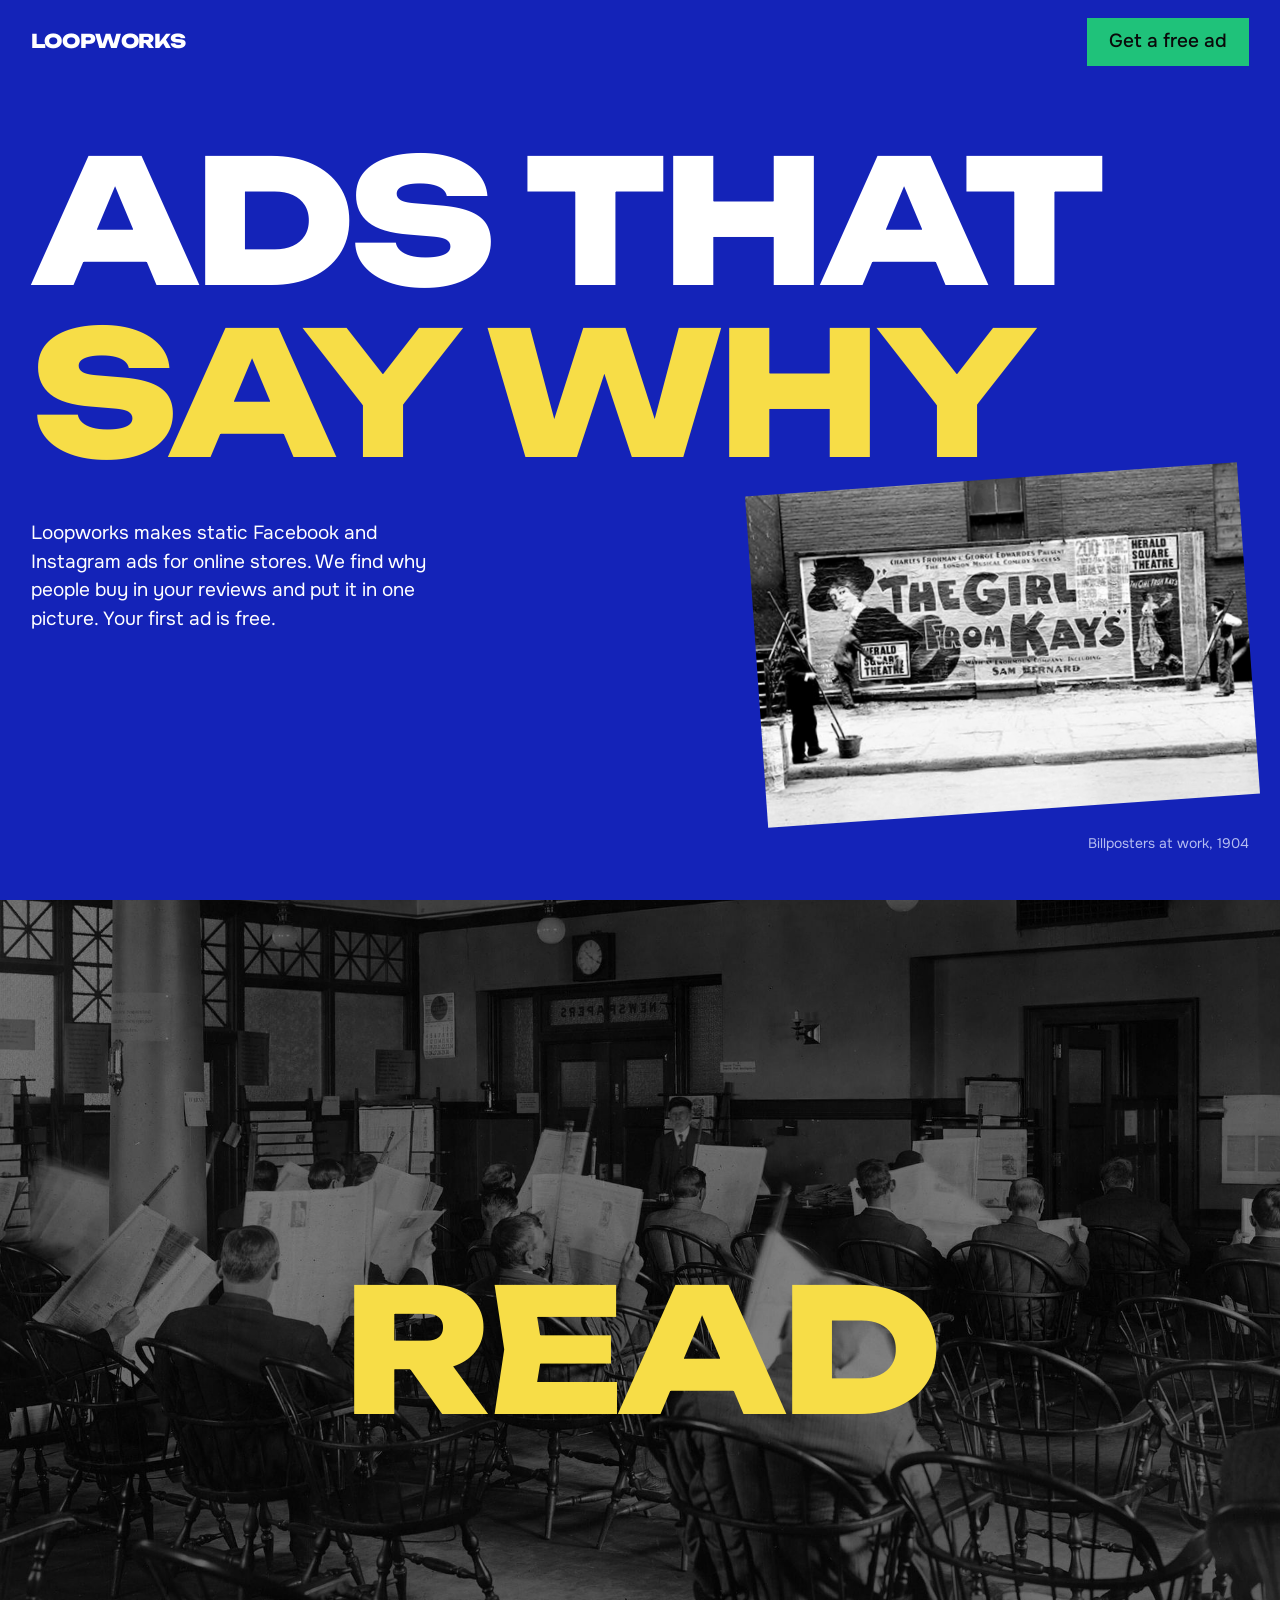
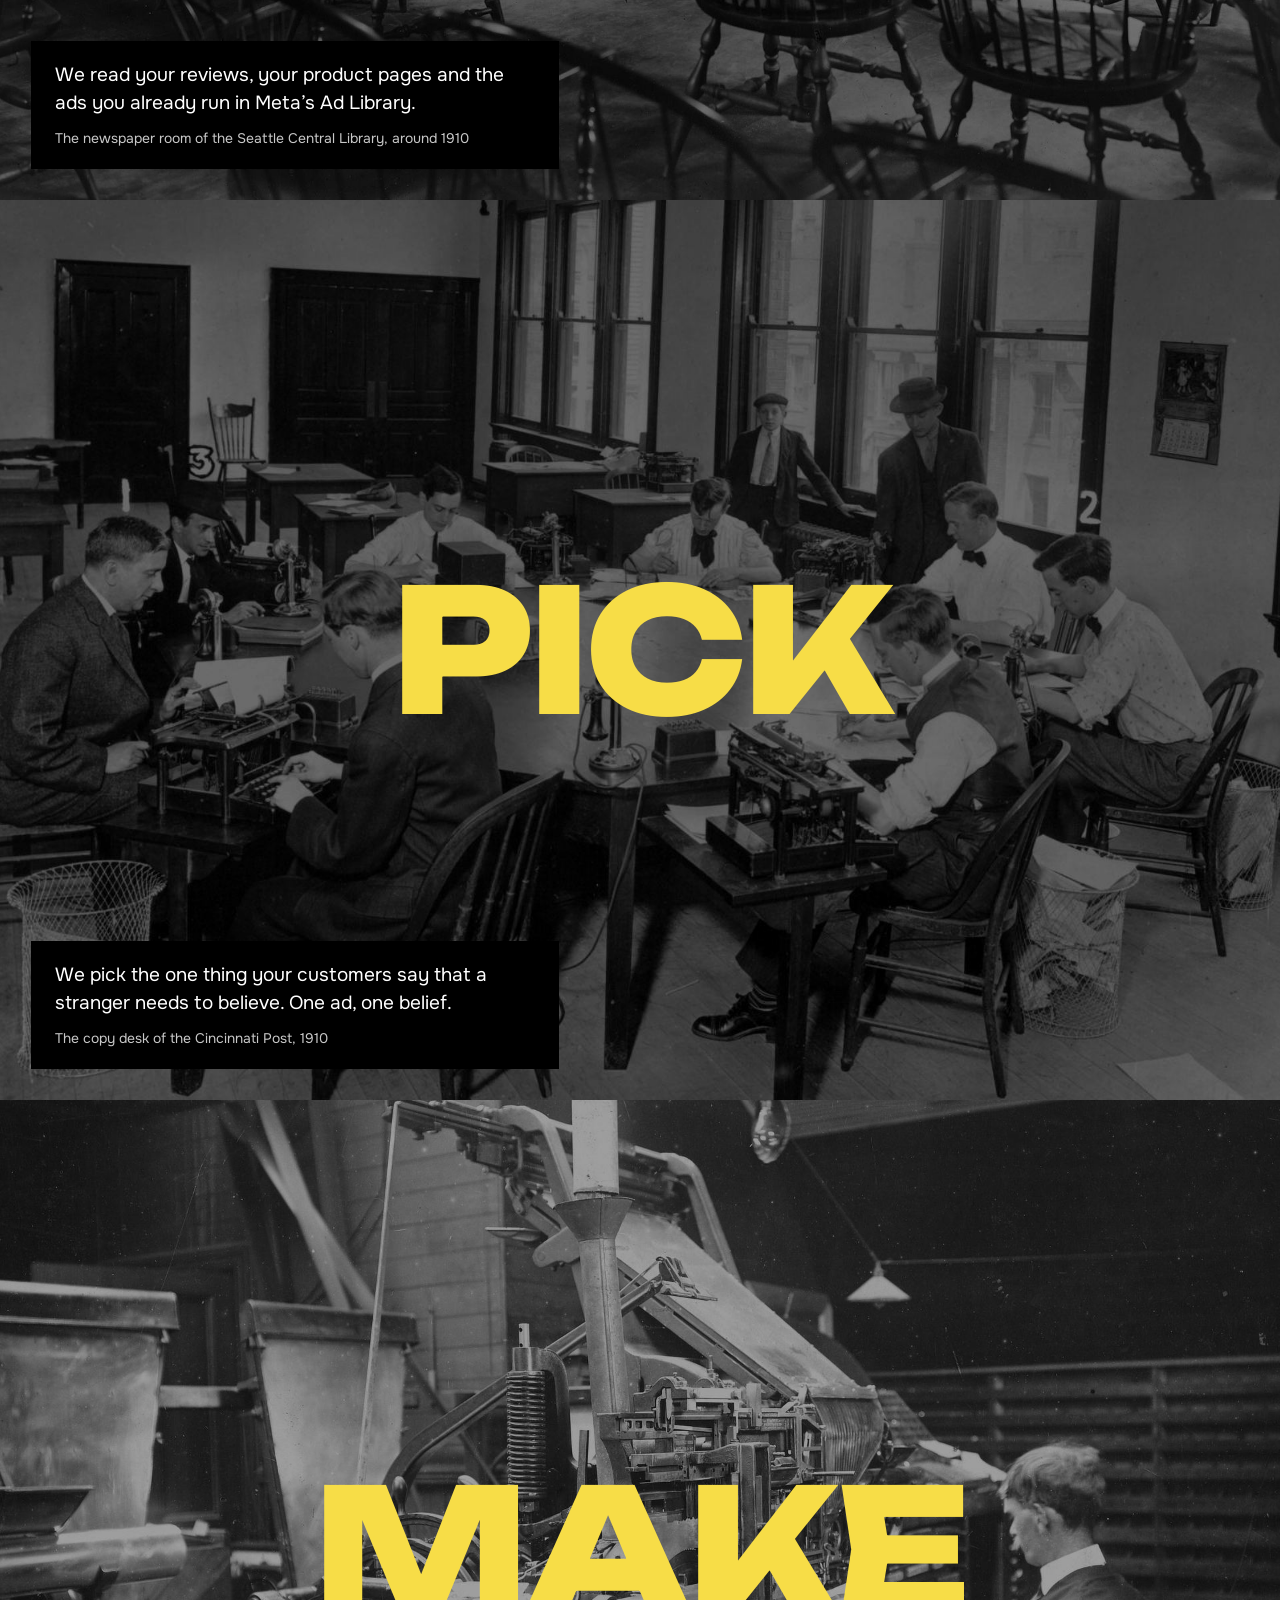
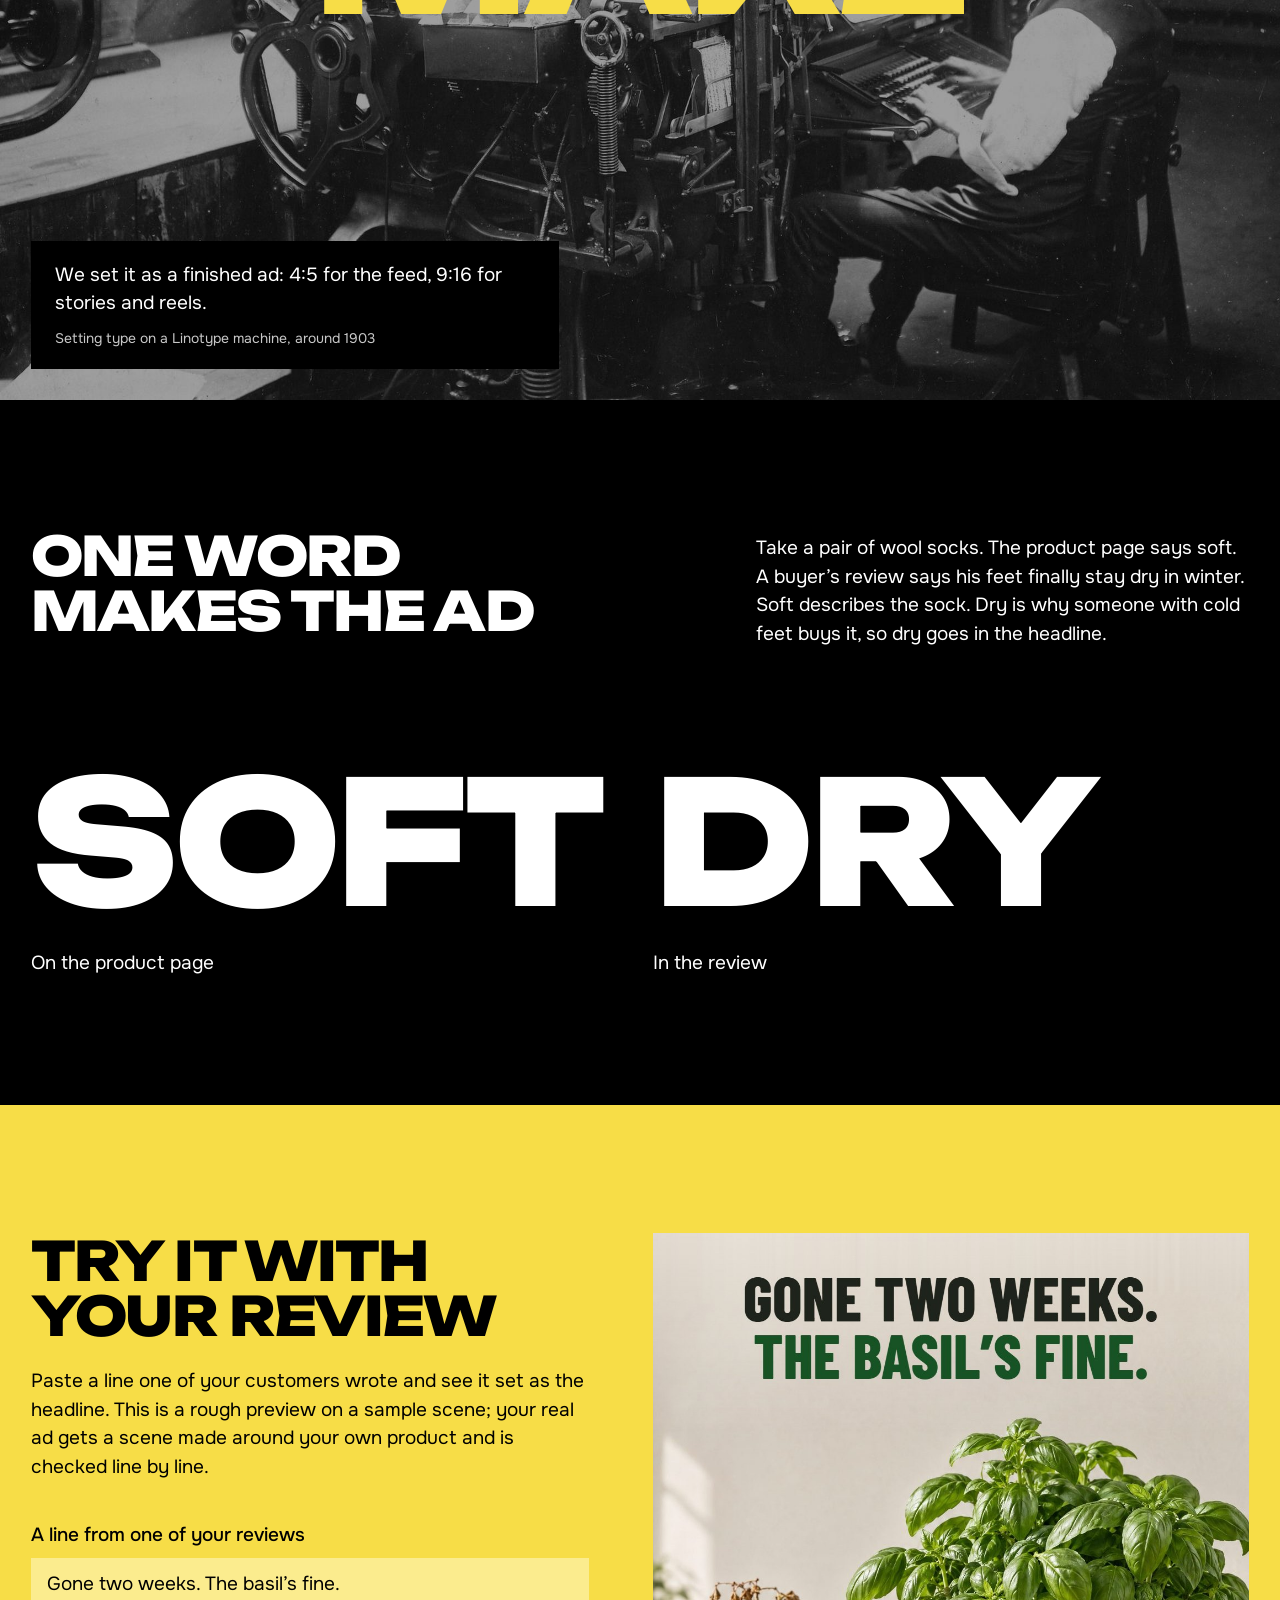
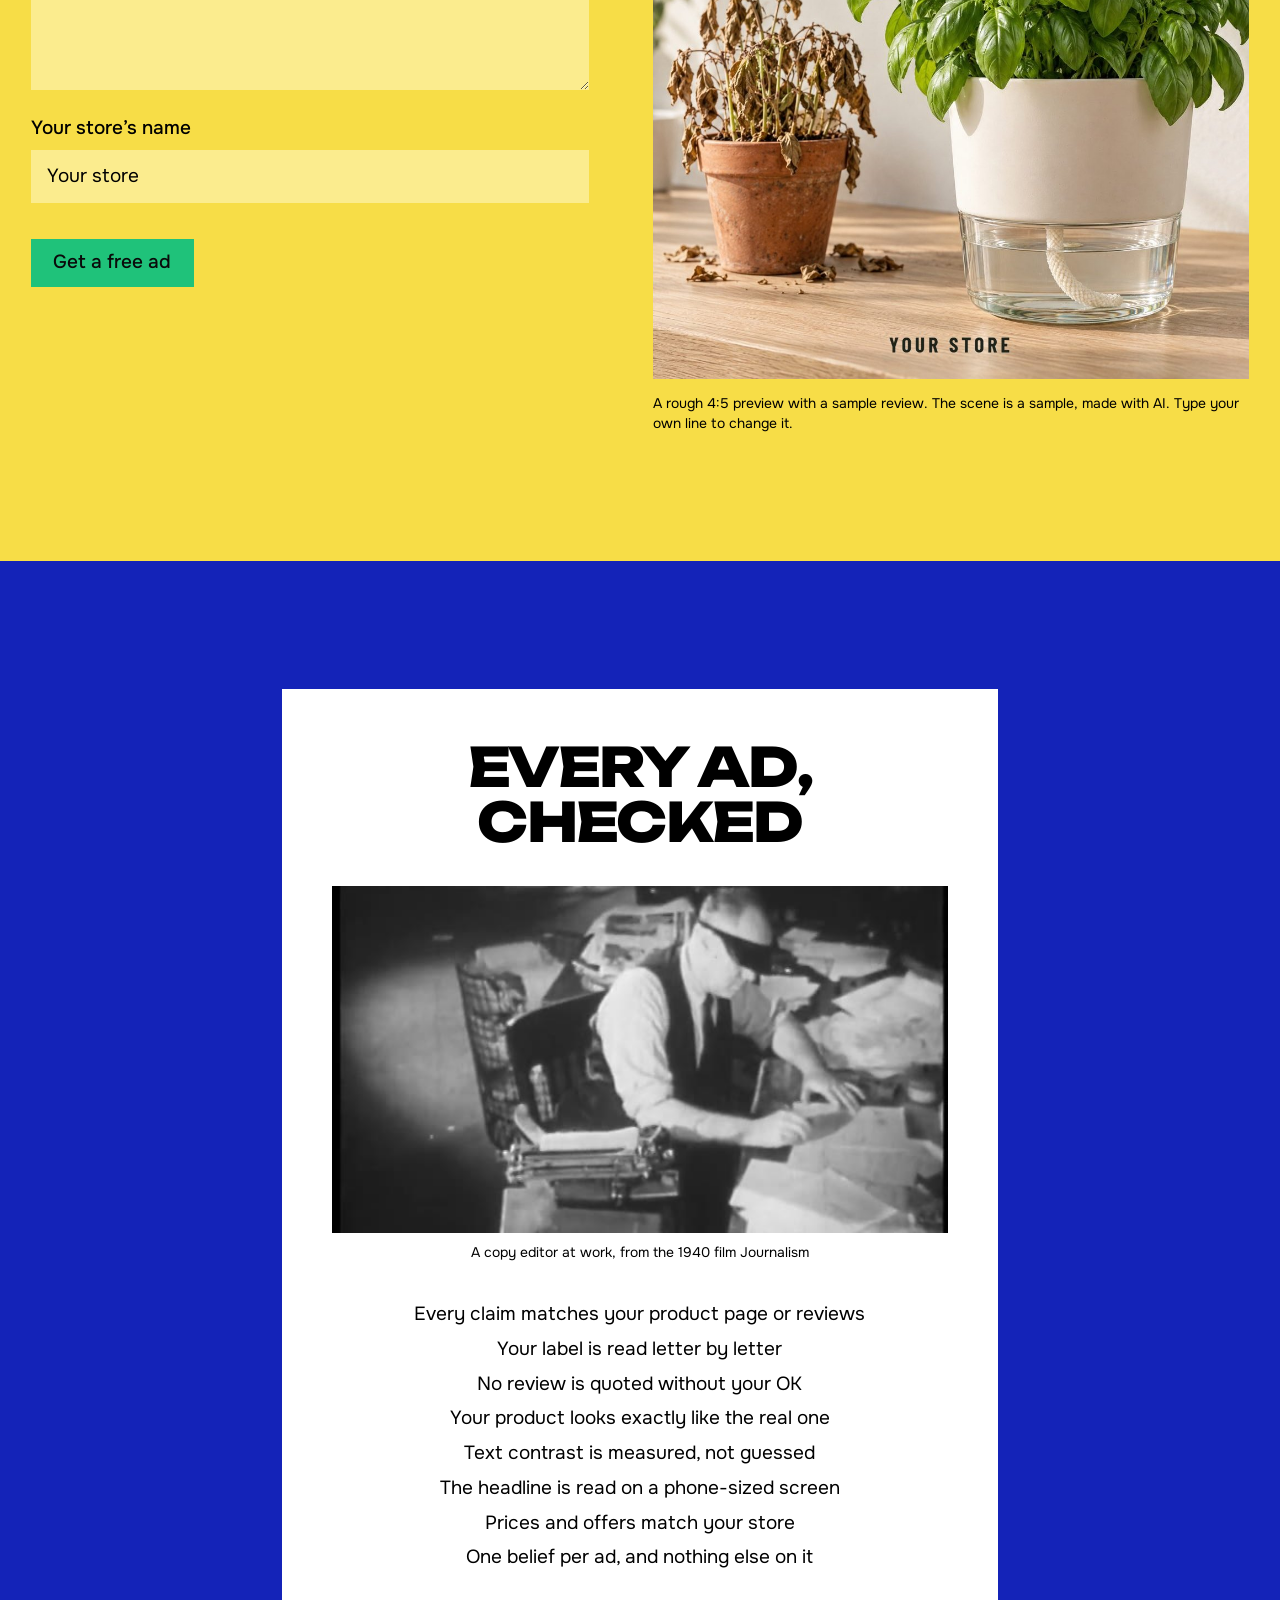
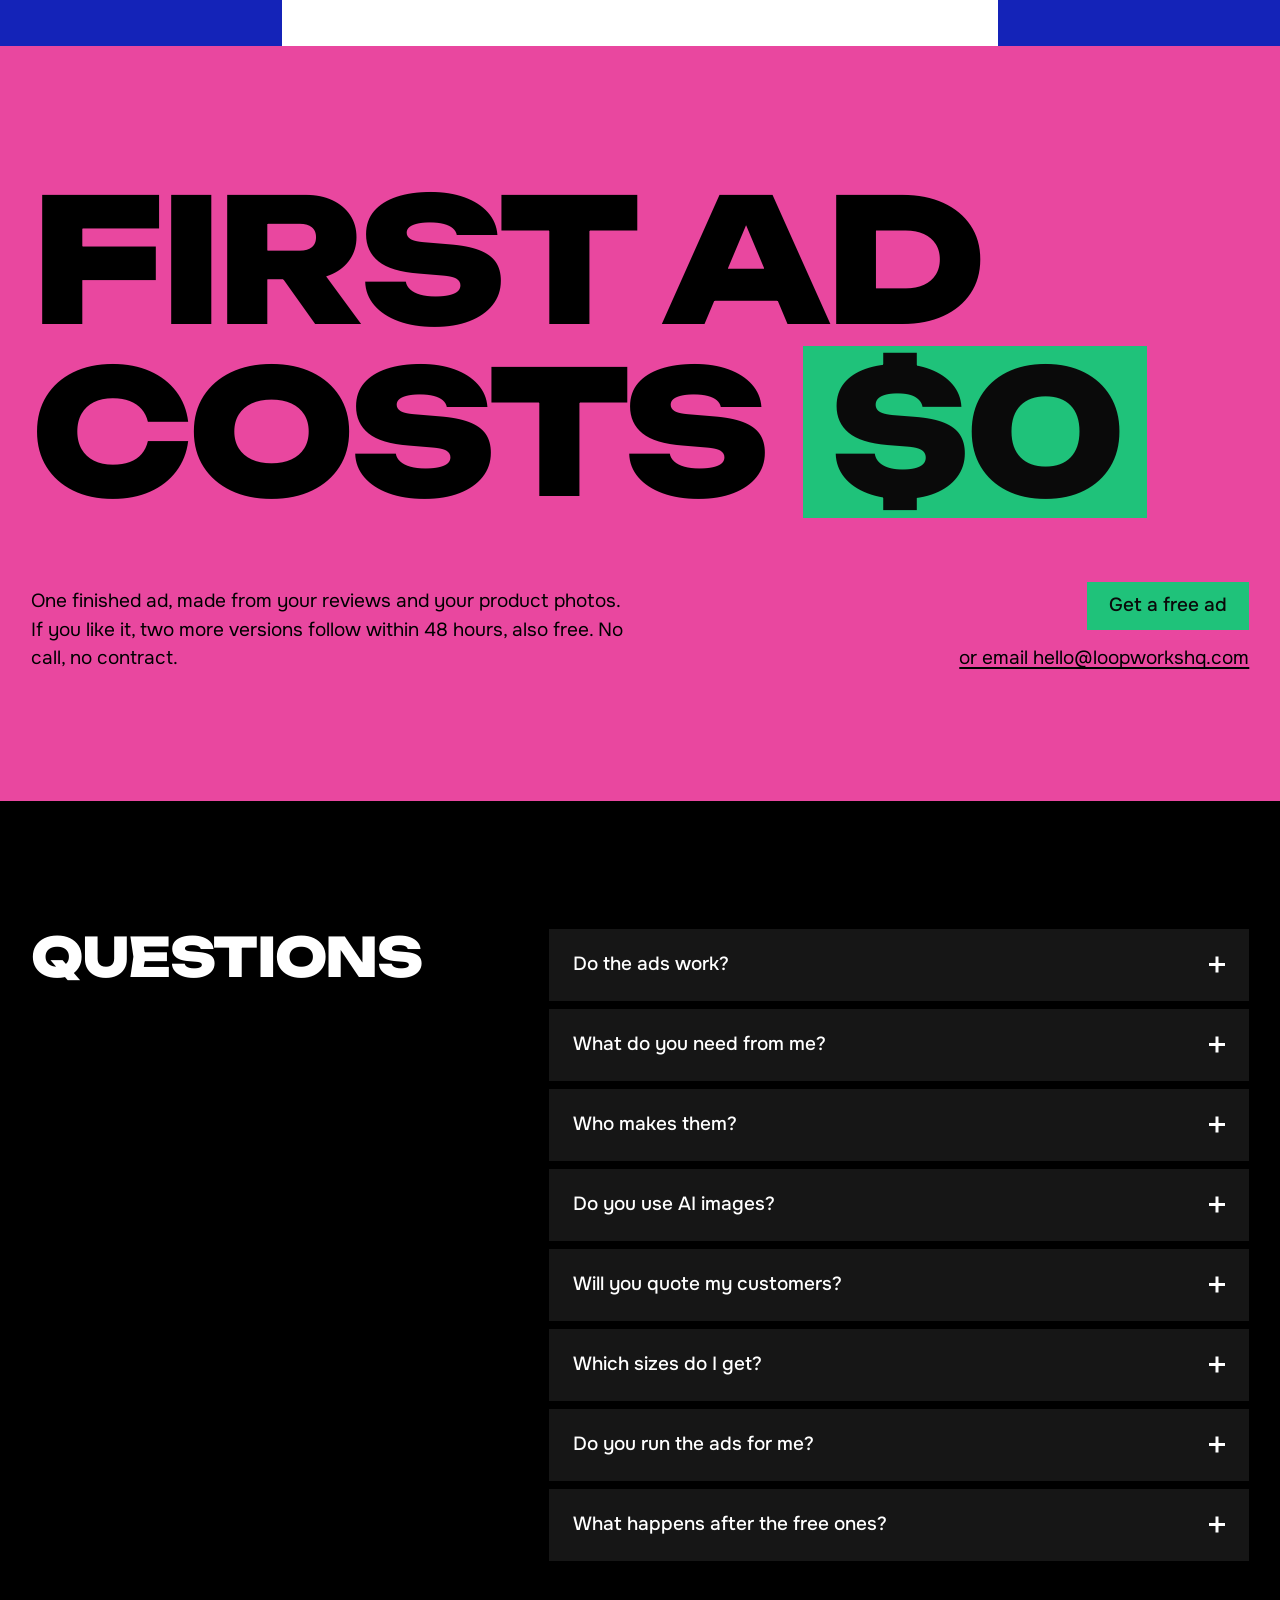
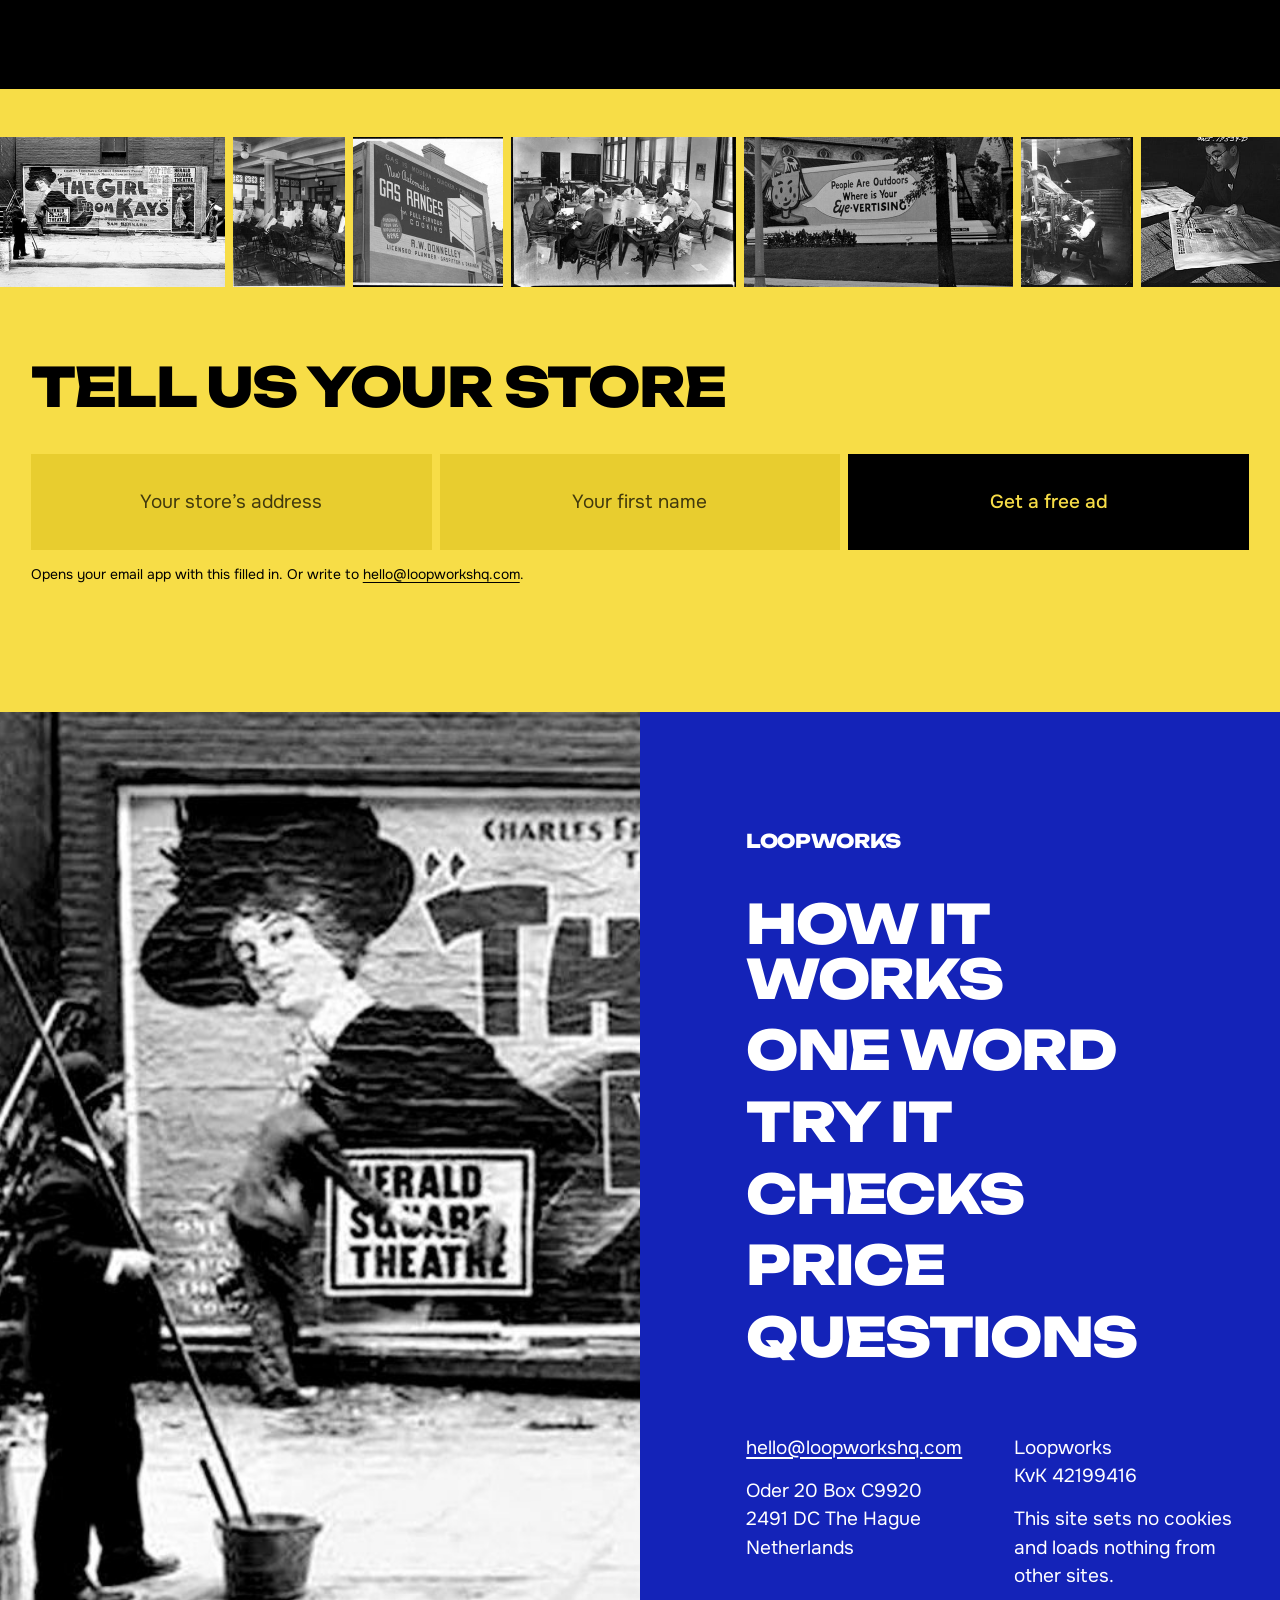
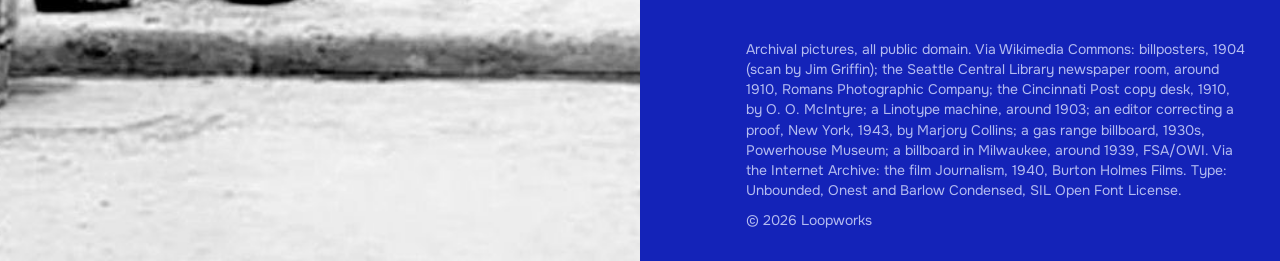
==== index.html @ 35c0e811 "Add files via upload" ====
<!doctype html>
<html lang="en">
<head>
<meta charset="utf-8">
<meta name="viewport" content="width=device-width, initial-scale=1">
<meta name="format-detection" content="telephone=no, date=no, address=no, email=no">
<title>Loopworks: static ads that say why people buy</title>
<meta name="description" content="Loopworks makes static Facebook and Instagram ads for online stores. We find why people buy in your reviews and put it in one picture. Your first ad is free.">
<meta name="theme-color" content="#1423b8">
<meta property="og:title" content="Loopworks: static ads that say why people buy">
<meta property="og:description" content="Static Facebook and Instagram ads for online stores. We find why people buy in your reviews and put it in one picture. Your first ad is free.">
<meta property="og:type" content="website">
<meta property="og:url" content="https://loopworkshq.com/">
<link rel="icon" href="assets/img/icon.svg" type="image/svg+xml">
<link rel="preload" href="assets/fonts/unbounded-800-latin.woff2" as="font" type="font/woff2" crossorigin>
<link rel="stylesheet" href="assets/css/site.css">
<script>document.documentElement.classList.add('js')</script>
</head>
<body>

<header class="top">
  <a class="wordmark" href="#top" aria-label="Loopworks, back to the top">Loopworks</a>
  <a class="button" href="mailto:hello@loopworkshq.com?subject=Free%20ad%20for%20my%20store&amp;body=Hi%20Loopworks%2C%0A%0AI%E2%80%99d%20like%20a%20free%20ad.%20My%20store%3A%20" data-mail="default">Get a free ad</a>
</header>

<main id="top">

  <section class="hero" data-ink="#ffffff" aria-labelledby="hero-title">
    <h1 id="hero-title" class="hero-title"><span class="l1">Ads that</span> <span class="l2">say why</span></h1>
    <p class="hero-line">Loopworks makes static Facebook and Instagram ads for online stores. We find why people buy in your reviews and put it in one picture. Your first ad is free.</p>
    <figure class="hero-photo">
      <img src="assets/img/hero-billposters.jpg" width="1400" height="942" alt="Three men pasting a theatre poster onto a brick wall, 1904." fetchpriority="high">
      <figcaption class="small">Billposters at work, 1904</figcaption>
    </figure>
  </section>

  <div id="how" class="panels">
    <section class="panel" data-ink="#ffffff" aria-labelledby="verb-read">
      <picture>
        <source media="(min-width: 48em)" srcset="assets/img/read-wide.jpg" width="2400" height="1349">
        <img src="assets/img/read-tall.jpg" width="1079" height="1920" alt="Rows of men in wooden chairs reading newspapers in a library reading room, Seattle, around 1910." loading="lazy">
      </picture>
      <div class="verb-wrap"><h2 id="verb-read" class="verb">Read</h2></div>
      <div class="panel-note" data-reveal>
        <p>We read your reviews, your product pages and the ads you already run in Meta’s Ad Library.</p>
        <p class="small">The newspaper room of the Seattle Central Library, around 1910</p>
      </div>
    </section>
    <section class="panel" data-ink="#ffffff" aria-labelledby="verb-pick">
      <picture>
        <source media="(min-width: 48em)" srcset="assets/img/pick-wide.jpg" width="1993" height="1121">
        <img src="assets/img/pick-tall.jpg" width="887" height="1578" alt="Editors at a round table with typewriters choosing headlines, the Cincinnati Post, 1910." loading="lazy">
      </picture>
      <div class="verb-wrap"><h2 id="verb-pick" class="verb">Pick</h2></div>
      <div class="panel-note" data-reveal>
        <p>We pick the one thing your customers say that a stranger needs to believe. One ad, one belief.</p>
        <p class="small">The copy desk of the Cincinnati Post, 1910</p>
      </div>
    </section>
    <section class="panel" data-ink="#ffffff" aria-labelledby="verb-make">
      <picture>
        <source media="(min-width: 48em)" srcset="assets/img/make-wide.jpg" width="2400" height="1350">
        <img src="assets/img/make-tall.jpg" width="1079" height="1920" alt="A man at a Linotype machine setting lines of type, around 1903." loading="lazy">
      </picture>
      <div class="verb-wrap"><h2 id="verb-make" class="verb">Make</h2></div>
      <div class="panel-note" data-reveal>
        <p>We set it as a finished ad: 4:5 for the feed, 9:16 for stories and reels.</p>
        <p class="small">Setting type on a Linotype machine, around 1903</p>
      </div>
    </section>
  </div>

  <section id="word" class="showcase" data-ink="#ffffff" aria-labelledby="word-title">
    <div class="show-head">
      <h2 id="word-title" class="head" data-reveal>One word makes the ad</h2>
      <p data-reveal style="--i:1">Take a pair of wool socks. The product page says soft. A buyer’s review says his feet finally stay dry in winter. Soft describes the sock. Dry is why someone with cold feet buys it, so dry goes in the headline.</p>
    </div>
    <div class="specimens">
      <figure class="specimen" data-reveal style="--i:2">
        <p class="word">Soft</p>
        <figcaption>On the product page</figcaption>
      </figure>
      <figure class="specimen" data-reveal style="--i:3">
        <p class="word">Dry</p>
        <figcaption>In the review</figcaption>
      </figure>
    </div>
  </section>

  <section id="try" class="try" data-ink="#000000" aria-labelledby="try-title">
    <div class="try-copy">
      <h2 id="try-title" class="head" data-reveal>Try it with your review</h2>
      <p data-reveal style="--i:1">Paste a line one of your customers wrote and see it set as the headline. This is a rough preview on a sample scene; your real ad gets a scene made around your own product and is checked line by line.</p>
      <div class="try-form" data-reveal style="--i:2">
        <label class="try-label" for="try-review">A line from one of your reviews</label>
        <textarea id="try-review" class="field" rows="4" maxlength="160">Gone two weeks. The basil’s fine.</textarea>
        <label class="try-label" for="try-store">Your store’s name</label>
        <input id="try-store" class="field" type="text" maxlength="40" value="Your store" autocomplete="organization">
        <a class="button" id="try-send" href="mailto:hello@loopworkshq.com?subject=Free%20ad%20for%20my%20store" data-mail="try">Get a free ad</a>
      </div>
    </div>
    <figure class="try-preview" data-reveal style="--i:3">
      <img id="ad-img" class="ad-img" src="assets/img/ad-sample.jpg" width="1080" height="1350" alt="Preview ad for Your store: the headline “Gone two weeks. The basil’s fine.” over the sample scene, a picture made with AI of a lush basil plant in a self-watering pot next to a dead one in a clay pot." loading="lazy">
      <figcaption class="small" id="ad-note" aria-live="polite">A rough 4:5 preview with a sample review. The scene is a sample, made with AI. Type your own line to change it.</figcaption>
    </figure>
  </section>

  <section id="checks" class="checks" data-ink="#ffffff" aria-labelledby="checks-title">
    <div class="card" data-reveal>
      <h2 id="checks-title" class="head">Every ad, checked</h2>
      <figure class="card-photo">
        <video class="card-video" width="640" height="360" muted loop playsinline preload="none" poster="assets/img/copy-editor-1940.jpg" aria-label="A copy editor in a green eyeshade typing at his desk, from the 1940 film Journalism.">
          <source src="assets/video/copy-editor-1940.mp4" type="video/mp4">
        </video>
        <figcaption class="small">A copy editor at work, from the 1940 film Journalism</figcaption>
      </figure>
      <ul class="check-list">
        <li>Every claim matches your product page or reviews</li>
        <li>Your label is read letter by letter</li>
        <li>No review is quoted without your OK</li>
        <li>Your product looks exactly like the real one</li>
        <li>Text contrast is measured, not guessed</li>
        <li>The headline is read on a phone-sized screen</li>
        <li>Prices and offers match your store</li>
        <li>One belief per ad, and nothing else on it</li>
      </ul>
    </div>
  </section>

  <section id="price" class="price" data-ink="#000000" aria-labelledby="price-title">
    <h2 id="price-title" class="price-line" data-reveal><span class="pl">First ad</span> <span class="pl">costs <span class="chip">$0</span></span></h2>
    <div class="price-row">
      <p data-reveal style="--i:1">One finished ad, made from your reviews and your product photos. If you like it, two more versions follow within 48&nbsp;hours, also free. No call, no contract.</p>
      <div class="price-act" data-reveal style="--i:2">
        <a class="button button-ink" href="mailto:hello@loopworkshq.com?subject=Free%20ad%20for%20my%20store" data-mail="default">Get a free ad</a>
        <a class="link-plain" href="mailto:hello@loopworkshq.com">or email hello@loopworkshq.com</a>
      </div>
    </div>
  </section>

  <section id="questions" class="faq" data-ink="#ffffff" aria-labelledby="faq-title">
    <h2 id="faq-title" class="head faq-head">Questions</h2>
    <div class="faq-list">
      <details name="faq" data-reveal>
        <summary><span>Do the ads work?</span><span class="plus" aria-hidden="true"></span></summary>
        <p>We can’t promise that before an ad has run. Only a test in your own ad account shows what sells. That’s why the first ones are free.</p>
      </details>
      <details name="faq" data-reveal style="--i:1">
        <summary><span>What do you need from me?</span><span class="plus" aria-hidden="true"></span></summary>
        <p>Only your store’s address. We take the rest from your site, your reviews and the ads you already run.</p>
      </details>
      <details name="faq" data-reveal style="--i:2">
        <summary><span>Who makes them?</span><span class="plus" aria-hidden="true"></span></summary>
        <p>Loopworks is a small studio in the Netherlands, run by Efe Gevher. We research, write and design every ad, use AI tools where they help, and check each one before you see it.</p>
      </details>
      <details name="faq" data-reveal style="--i:3">
        <summary><span>Do you use AI images?</span><span class="plus" aria-hidden="true"></span></summary>
        <p>Yes, often for the whole picture, your product included. We draw it from your own product photos, check your label letter by letter, and nothing runs without your OK.</p>
      </details>
      <details name="faq" data-reveal>
        <summary><span>Will you quote my customers?</span><span class="plus" aria-hidden="true"></span></summary>
        <p>Only with your permission. You confirm that a review can be used before any ad with it runs.</p>
      </details>
      <details name="faq" data-reveal style="--i:1">
        <summary><span>Which sizes do I get?</span><span class="plus" aria-hidden="true"></span></summary>
        <p>4:5 (1080&nbsp;×&nbsp;1350) for the feed and 9:16 (1080&nbsp;×&nbsp;1920) for stories and reels.</p>
      </details>
      <details name="faq" data-reveal style="--i:2">
        <summary><span>Do you run the ads for me?</span><span class="plus" aria-hidden="true"></span></summary>
        <p>No. You run them in your own Meta ads account, so the budget and the results stay yours.</p>
      </details>
      <details name="faq" data-reveal style="--i:3">
        <summary><span>What happens after the free ones?</span><span class="plus" aria-hidden="true"></span></summary>
        <p>If you want more, we send you a monthly price. Nothing is charged unless you say yes.</p>
      </details>
    </div>
  </section>

  <section id="contact" class="contact" data-ink="#000000" aria-labelledby="contact-title">
    <div class="strip">
      <div class="strip-track">
        <img src="assets/img/strip-01.jpg" width="450" height="300" alt="Billposters beside a fresh theatre poster, 1904." loading="lazy">
        <img src="assets/img/strip-02.jpg" width="224" height="300" alt="Men reading newspapers in a library reading room, Seattle, around 1910." loading="lazy">
        <img src="assets/img/strip-03.jpg" width="300" height="300" alt="A painted wall advertisement for gas ranges, 1930s." loading="lazy">
        <img src="assets/img/strip-04.jpg" width="450" height="300" alt="Editors at the Cincinnati Post copy desk, 1910." loading="lazy">
        <img src="assets/img/strip-05.jpg" width="538" height="300" alt="A billboard advertising billboards, Milwaukee, around 1939." loading="lazy">
        <img src="assets/img/strip-06.jpg" width="224" height="300" alt="A Linotype operator at his keyboard, around 1903." loading="lazy">
        <img src="assets/img/strip-07.jpg" width="300" height="300" alt="An editor correcting a proof, New York, 1943." loading="lazy">
        <img src="assets/img/strip-08.jpg" width="450" height="300" alt="Newspaper readers in wooden chairs, Seattle, around 1910." loading="lazy">
        <img src="assets/img/strip-09.jpg" width="224" height="300" alt="The side of a building painted with an advertisement, 1930s." loading="lazy">
        <img src="assets/img/strip-10.jpg" width="224" height="300" alt="A billposter with his long brush and bucket, 1904." loading="lazy">
        <img src="assets/img/strip-11.jpg" width="300" height="300" alt="Typewriters on the copy desk, 1910." loading="lazy">
        <img src="assets/img/strip-12.jpg" width="450" height="300" alt="Linotype machines, around 1903." loading="lazy">
        <img src="assets/img/strip-01.jpg" width="450" height="300" alt="" aria-hidden="true" loading="lazy">
        <img src="assets/img/strip-02.jpg" width="224" height="300" alt="" aria-hidden="true" loading="lazy">
        <img src="assets/img/strip-03.jpg" width="300" height="300" alt="" aria-hidden="true" loading="lazy">
        <img src="assets/img/strip-04.jpg" width="450" height="300" alt="" aria-hidden="true" loading="lazy">
        <img src="assets/img/strip-05.jpg" width="538" height="300" alt="" aria-hidden="true" loading="lazy">
        <img src="assets/img/strip-06.jpg" width="224" height="300" alt="" aria-hidden="true" loading="lazy">
        <img src="assets/img/strip-07.jpg" width="300" height="300" alt="" aria-hidden="true" loading="lazy">
        <img src="assets/img/strip-08.jpg" width="450" height="300" alt="" aria-hidden="true" loading="lazy">
        <img src="assets/img/strip-09.jpg" width="224" height="300" alt="" aria-hidden="true" loading="lazy">
        <img src="assets/img/strip-10.jpg" width="224" height="300" alt="" aria-hidden="true" loading="lazy">
        <img src="assets/img/strip-11.jpg" width="300" height="300" alt="" aria-hidden="true" loading="lazy">
        <img src="assets/img/strip-12.jpg" width="450" height="300" alt="" aria-hidden="true" loading="lazy">
      </div>
    </div>
    <div class="contact-body">
      <h2 id="contact-title" class="head" data-reveal>Tell us your store</h2>
      <form class="bar" id="contact-form" action="mailto:hello@loopworkshq.com" method="post" enctype="text/plain" data-reveal style="--i:1">
        <label class="cell">
          <span class="sr-only">Your store’s address</span>
          <input name="store" type="text" inputmode="url" placeholder="Your store’s address" autocomplete="url" required>
        </label>
        <label class="cell">
          <span class="sr-only">Your first name</span>
          <input name="first" type="text" placeholder="Your first name" autocomplete="given-name">
        </label>
        <button class="cell submit" type="submit">Get a free ad</button>
      </form>
      <p class="small bar-notes" data-reveal style="--i:2">Opens your email app with this filled in. Or write to <a class="link-plain" href="mailto:hello@loopworkshq.com">hello@loopworkshq.com</a>.</p>
    </div>
  </section>

</main>

<footer class="foot" data-ink="#ffffff">
  <div class="foot-photo">
    <img src="assets/img/close-billposter.jpg" width="704" height="886" alt="A billposter with his long brush beside a freshly pasted poster, 1904." loading="lazy">
  </div>
  <div class="foot-side">
    <p class="wordmark foot-mark">Loopworks</p>
    <nav aria-label="Sections">
      <ul class="foot-menu">
        <li><a href="#how">How it works</a></li>
        <li><a href="#word">One word</a></li>
        <li><a href="#try">Try it</a></li>
        <li><a href="#checks">Checks</a></li>
        <li><a href="#price">Price</a></li>
        <li><a href="#questions">Questions</a></li>
      </ul>
    </nav>
    <div class="foot-blocks">
      <div>
        <p><a class="link-plain" href="mailto:hello@loopworkshq.com">hello@loopworkshq.com</a></p>
        <p>Oder 20 Box C9920<br>2491 DC The Hague<br>Netherlands</p>
      </div>
      <div>
        <p>Loopworks<br>KvK 42199416</p>
        <p>This site sets no cookies and loads nothing from other sites.</p>
      </div>
    </div>
    <p class="small foot-credits">Archival pictures, all public domain. Via Wikimedia Commons: billposters, 1904 (scan by Jim Griffin); the Seattle Central Library newspaper room, around 1910, Romans Photographic Company; the Cincinnati Post copy desk, 1910, by O. O. McIntyre; a Linotype machine, around 1903; an editor correcting a proof, New York, 1943, by Marjory Collins; a gas range billboard, 1930s, Powerhouse Museum; a billboard in Milwaukee, around 1939, FSA/OWI. Via the Internet Archive: the film Journalism, 1940, Burton Holmes Films. Type: Unbounded, Onest and Barlow Condensed, SIL Open Font License.</p>
    <p class="small">© 2026 Loopworks</p>
  </div>
</footer>

<script src="assets/js/ad.js" defer></script>
<script src="assets/js/site.js" defer></script>
</body>
</html>
---- assets/css/site.css ----
/* Loopworks, loopworkshq.com
   Flat saturated fields, heavy type, black-and-white archival photographs stuck on. Fonts are
   self-hosted, so the page contacts no other site. */

/* ---------- fonts (SIL Open Font License, see ../fonts/) ---------- */
@font-face { font-family: 'Unbounded'; font-style: normal; font-weight: 800; font-display: swap; src: url('../fonts/unbounded-800-latin.woff2') format('woff2'); unicode-range: U+0000-00FF, U+0131, U+0152-0153, U+02BB-02BC, U+02C6, U+02DA, U+02DC, U+0304, U+0308, U+0329, U+2000-206F, U+20AC, U+2122, U+2191, U+2193, U+2212, U+2215, U+FEFF, U+FFFD; }
@font-face { font-family: 'Unbounded'; font-style: normal; font-weight: 800; font-display: swap; src: url('../fonts/unbounded-800-latin-ext.woff2') format('woff2'); unicode-range: U+0100-02BA, U+02BD-02C5, U+02C7-02CC, U+02CE-02D7, U+02DD-02FF, U+0304, U+0308, U+0329, U+1D00-1DBF, U+1E00-1E9F, U+1EF2-1EFF, U+2020, U+20A0-20AB, U+20AD-20C4, U+2113, U+2C60-2C7F, U+A720-A7FF; }
@font-face { font-family: 'Onest'; font-style: normal; font-weight: 400 500; font-display: swap; src: url('../fonts/onest-latin.woff2') format('woff2'); unicode-range: U+0000-00FF, U+0131, U+0152-0153, U+02BB-02BC, U+02C6, U+02DA, U+02DC, U+0304, U+0308, U+0329, U+2000-206F, U+20AC, U+2122, U+2191, U+2193, U+2212, U+2215, U+FEFF, U+FFFD; }
@font-face { font-family: 'Onest'; font-style: normal; font-weight: 400 500; font-display: swap; src: url('../fonts/onest-latin-ext.woff2') format('woff2'); unicode-range: U+0100-02BA, U+02BD-02C5, U+02C7-02CC, U+02CE-02D7, U+02DD-02FF, U+0304, U+0308, U+0329, U+1D00-1DBF, U+1E00-1E9F, U+1EF2-1EFF, U+2020, U+20A0-20AB, U+20AD-20C4, U+2113, U+2C60-2C7F, U+A720-A7FF; }
/* the studio's ad face, used only on the Try it canvas, so it loads when the visitor gets there */
@font-face { font-family: 'Barlow Condensed'; font-style: normal; font-weight: 800; font-display: swap; src: url('../fonts/barlow-condensed-800-latin.woff') format('woff'); }
@font-face { font-family: 'Barlow Condensed'; font-style: normal; font-weight: 700; font-display: swap; src: url('../fonts/barlow-condensed-700-latin.woff') format('woff'); }

/* ---------- tokens ---------- */
:root {
  --bg: #1423b8;
  --surface: #1220a6;
  --ink: #ffffff;
  --muted: #b4bcf0;
  --accent: #1fc27a;
  --accent-hover: #3ad690;
  --accent-ink: #0a0a0a;
  --field-1: #1423b8;  --field-1-ink: #ffffff;
  --field-2: #000000;  --field-2-ink: #ffffff;
  --field-3: #f7dd47;  --field-3-ink: #000000;
  --field-4: #e9479f;  --field-4-ink: #000000;
  --black-step: #161616;
  --yellow-step: #e8cd2f;
  --yellow-light: #fbec8e;

  --font-display: 'Unbounded', 'Arial Black', sans-serif;
  --font-text: 'Onest', system-ui, sans-serif;

  --step-small: clamp(0.8125rem, 0.79rem + 0.1vw, 0.875rem);
  --step-body: clamp(1.125rem, 1.05rem + 0.2vw, 1.1875rem);
  --step-head: clamp(2rem, 1.3rem + 2.6vw, 3.5rem);
  --step-display: clamp(3rem, -0.2rem + 13.7vw, 13.75rem);

  --margin: clamp(1rem, 2.4vw, 2.25rem);
  --gutter: clamp(1rem, 2vw, 1.75rem);
  --pad: clamp(6rem, 10vw, 10rem);

  --ease-out: cubic-bezier(0.22, 1, 0.36, 1);
  --ease-expo: cubic-bezier(0.16, 1, 0.3, 1);
  --t-press: 140ms;
  --t-hover: 180ms;
}

/* ---------- reset ---------- */
*, *::before, *::after { box-sizing: border-box; }
html { -webkit-text-size-adjust: 100%; text-size-adjust: 100%; }
body { margin: 0; background: var(--bg); color: var(--ink); font-family: var(--font-text); font-size: var(--step-body); line-height: 1.5; -webkit-font-smoothing: antialiased; text-rendering: optimizeLegibility; }
h1, h2, h3, p, figure, blockquote, ul { margin: 0; }
ul { padding: 0; list-style: none; }
img, svg { display: block; max-width: 100%; }
img { height: auto; }
button, input, textarea { font: inherit; color: inherit; }
button { background: none; border: 0; padding: 0; cursor: pointer; }
a { color: inherit; }
:target { scroll-margin-top: 5rem; }
::selection { background: var(--accent); color: var(--accent-ink); }
:focus-visible { outline: 3px solid currentColor; outline-offset: 3px; }
p { text-wrap: pretty; }
h1, h2 { text-wrap: balance; font-weight: 800; }
.small { font-size: var(--step-small); line-height: 1.45; }
.sr-only { position: absolute; width: 1px; height: 1px; overflow: hidden; clip-path: inset(50%); white-space: nowrap; }
.head { font-family: var(--font-display); font-size: var(--step-head); line-height: 1.02; letter-spacing: -0.03em; text-transform: uppercase; }

/* ---------- controls ---------- */
.button { display: inline-flex; align-items: center; justify-content: center; min-height: 3rem; padding: 0 1.4rem; background: var(--accent); color: var(--accent-ink); font-family: var(--font-text); font-weight: 500; font-size: var(--step-body); line-height: 1; text-decoration: none; white-space: nowrap; transition: transform var(--t-press) var(--ease-out), background-color var(--t-hover) ease; }
.button:hover { background: var(--accent-hover); }
.button:active { transform: scale(0.97); }
.link-plain { text-decoration: underline; text-underline-offset: 0.18em; text-decoration-thickness: 0.08em; transition: text-decoration-thickness var(--t-hover) ease; }
.link-plain:hover { text-decoration-thickness: 0.16em; }
.field { display: block; width: 100%; min-height: 3rem; padding: 0.8rem 1rem; background: var(--yellow-light); color: #000; border: 0; border-radius: 0; font-size: var(--step-body); line-height: 1.4; resize: vertical; transition: background-color var(--t-hover) ease; }
.field:focus { background: #ffffff; }
.field:focus-visible { outline: 3px solid #000; outline-offset: 0; }

/* ---------- header: wordmark and the one action, taking the ink of each chapter ---------- */
.top { position: fixed; inset: 0 0 auto 0; z-index: 50; display: flex; justify-content: space-between; align-items: center; padding: 1.1rem var(--margin); color: var(--header-ink, #ffffff); background: var(--header-fill, transparent); transition: color 300ms ease, background-color 300ms ease, transform 360ms var(--ease-out); pointer-events: none; }
.top.is-away { transform: translateY(-130%); }
.top > *, .top.is-filled { pointer-events: auto; }
.wordmark { font-family: var(--font-display); font-weight: 800; font-size: var(--step-body); line-height: 1; letter-spacing: -0.02em; text-transform: uppercase; text-decoration: none; }
.top .wordmark { padding-block: 13px; margin-block: -13px; }

/* ---------- hero ---------- */
.hero { position: relative; min-height: 100svh; display: grid; grid-template-columns: repeat(12, minmax(0, 1fr)); grid-template-rows: auto 1fr auto; column-gap: var(--gutter); padding: 15svh var(--margin) var(--margin); background: var(--field-1); color: var(--field-1-ink); overflow: hidden; }
.hero-title { grid-column: 1 / -1; grid-row: 1; position: relative; z-index: 2; font-family: var(--font-display); font-size: var(--step-display); line-height: 1; letter-spacing: -0.03em; text-transform: uppercase; }
.hero-title .l1, .hero-title .l2 { display: block; }
.hero-title .l2 { color: var(--field-3); }
.hero-photo { grid-column: 8 / -1; grid-row: 1 / 4; align-self: end; justify-self: end; width: min(100%, 36rem); position: relative; z-index: 1; margin-bottom: 1rem; }
.hero-photo img { transform: rotate(-4deg); background: #000; }
.hero-photo figcaption { margin-top: 1.4rem; color: var(--muted); text-align: right; }
.hero-line { grid-column: 1 / 6; grid-row: 2; align-self: start; max-width: 31ch; margin-top: 2.5rem; position: relative; z-index: 2; }

/* ---------- how it works: one verb at a time ---------- */
.panel { position: relative; height: 100svh; min-height: 30rem; background: #000; color: #fff; }
.panel picture, .panel img { position: absolute; inset: 0; width: 100%; height: 100%; object-fit: cover; }
.verb-wrap { position: absolute; inset: 0; padding-top: calc(50svh - var(--step-display) / 2); pointer-events: none; }
.verb { position: sticky; top: calc(50svh - var(--step-display) / 2); text-align: center; color: var(--field-3); font-family: var(--font-display); font-size: var(--step-display); line-height: 1; letter-spacing: -0.03em; text-transform: uppercase; }
.panel-note { position: absolute; left: var(--margin); bottom: var(--margin); width: min(33rem, calc(100% - 2 * var(--margin))); background: #000; color: #fff; padding: 1.25rem 1.5rem 1.35rem; }
.panel-note .small { margin-top: 0.6rem; color: #c8c8c8; }

/* ---------- one word makes the ad: two words compared ---------- */
.showcase { display: grid; grid-template-columns: repeat(12, minmax(0, 1fr)); column-gap: var(--gutter); padding: var(--pad) var(--margin) 0; background: var(--field-2); color: var(--field-2-ink); }
.show-head { display: contents; }
.showcase .head { grid-column: 1 / 7; }
.showcase .show-head p { grid-column: 8 / -1; max-width: 46ch; padding-top: 0.4rem; }
.specimens { grid-column: 1 / -1; display: grid; grid-template-columns: repeat(12, minmax(0, 1fr)); column-gap: var(--gutter); margin-top: 12vh; }
.specimen:first-child { grid-column: 1 / 7; }
.specimen:last-child { grid-column: 7 / -1; }
.specimens { padding-bottom: var(--pad); }
.specimen figcaption { margin-top: 1.25rem; }
.word { font-family: var(--font-display); font-weight: 800; font-size: var(--step-display); line-height: 1; letter-spacing: -0.03em; text-transform: uppercase; }

/* ---------- try it: the live thing ---------- */
.try { display: grid; grid-template-columns: repeat(12, minmax(0, 1fr)); column-gap: var(--gutter); align-items: start; padding: var(--pad) var(--margin); background: var(--field-3); color: var(--field-3-ink); }
.try-copy { grid-column: 1 / 7; padding-right: clamp(0rem, 3vw, 3rem); }
.try-copy > p { margin-top: 1.5rem; max-width: 44ch; }
.try-form { display: grid; gap: 0.5rem; margin-top: 2.5rem; }
.try-label { font-weight: 500; }
.try-label + .field { margin-bottom: 1rem; }
.try-form .button { justify-self: start; margin-top: 0.75rem; }
.try-preview { grid-column: 7 / -1; }
.ad-img { width: 100%; aspect-ratio: 4 / 5; background: #cdc2b4; }
.try-preview figcaption { margin-top: 0.9rem; }

/* ---------- every ad, checked: the printed card ---------- */
.checks { display: flex; justify-content: center; padding: var(--pad) var(--margin) 0; background: var(--field-1); color: #fff; overflow: hidden; }
.card { width: min(56vw, 54rem); aspect-ratio: 5 / 7; padding: clamp(1.75rem, 3.9vw, 3.5rem) clamp(1.75rem, 3.9vw, 3.5rem) 26svh; margin-bottom: -18svh; background: #ffffff; color: #000; text-align: center; }
.card .head { font-size: var(--step-head); }
.card-photo { margin-top: 2.25rem; }
.card-video { display: block; width: 100%; height: auto; aspect-ratio: 16 / 9; object-fit: cover; background: #000; }
.card-photo figcaption { margin-top: 0.6rem; }
.check-list { margin-top: 2.25rem; line-height: 1.7; }
.check-list li { text-wrap: balance; }
.check-list li + li { margin-top: 0.15rem; }

/* ---------- price: one sentence ---------- */
.price { display: flex; flex-direction: column; justify-content: center; min-height: 80svh; padding: var(--pad) var(--margin); background: var(--field-4); color: var(--field-4-ink); }
.price-line { font-family: var(--font-display); font-size: var(--step-display); line-height: 1; letter-spacing: -0.03em; text-transform: uppercase; }
.price-line .pl { display: block; }
.chip { display: inline-block; padding: 0 0.15em; background: var(--accent); color: var(--accent-ink); }
.price-row { display: grid; grid-template-columns: repeat(12, minmax(0, 1fr)); column-gap: var(--gutter); align-items: end; margin-top: 4rem; }
.price-row > p { grid-column: 1 / 7; max-width: 46ch; }
.price-act { grid-column: 9 / -1; justify-self: end; display: flex; flex-direction: column; align-items: flex-end; gap: 0.9rem; }
.price-act .link-plain { padding-block: 9px; margin-block: -9px; }

/* ---------- questions: filled tiles ---------- */
.faq { display: grid; grid-template-columns: repeat(12, minmax(0, 1fr)); column-gap: var(--gutter); align-items: start; padding: var(--pad) var(--margin); background: var(--field-2); color: var(--field-2-ink); }
.faq-head { grid-column: 1 / 6; position: sticky; top: 6rem; }
.faq-list { grid-column: 6 / -1; display: grid; gap: 8px; }
.faq-list details { background: var(--black-step); transition: background-color var(--t-hover) ease; }
@media (hover: hover) { .faq-list details:hover { background: #222222; } }
.faq-list details[open] { background: var(--accent); color: var(--accent-ink); }
.faq-list summary { display: flex; justify-content: space-between; align-items: center; gap: 1.5rem; min-height: 72px; padding: 0.9rem 24px; font-weight: 500; cursor: pointer; list-style: none; }
.faq-list summary::-webkit-details-marker { display: none; }
.faq-list summary:focus-visible { outline-offset: -3px; }
.plus { position: relative; flex: none; width: 16px; height: 16px; }
.plus::before, .plus::after { content: ""; position: absolute; left: 0; top: 6.5px; width: 16px; height: 3px; background: currentColor; transition: transform 240ms var(--ease-out); }
.plus::after { transform: rotate(90deg); }
.faq-list details[open] .plus::after { transform: rotate(0deg); }
.faq-list details p { max-width: 52ch; padding: 0 24px 1.5rem; }

/* ---------- contact: photo strip and the three-cell bar ---------- */
.contact { padding: 48px 0 var(--pad); background: var(--field-3); color: var(--field-3-ink); }
.strip { overflow: hidden; }
.strip-track { display: flex; gap: 8px; width: max-content; padding-right: 8px; }
.strip img { height: 150px; width: auto; background: #000; }
.contact-body { padding: 72px var(--margin) 0; }
.bar { display: grid; grid-template-columns: repeat(3, minmax(0, 1fr)); gap: 8px; margin-top: 40px; }
.cell { display: flex; align-items: center; justify-content: center; min-height: 96px; background: var(--yellow-step); transition: background-color var(--t-hover) ease; }
.cell:focus-within { background: var(--yellow-light); }
.cell input { width: 100%; min-height: 96px; padding: 0 1rem; background: transparent; border: 0; text-align: center; font-size: var(--step-body); color: #000; }
.cell input::placeholder { color: #000; opacity: 0.72; }
.cell input:focus { outline: none; }
.submit { background: #000; color: var(--field-3); font-weight: 500; font-size: var(--step-body); transition: background-color var(--t-hover) ease, transform var(--t-press) var(--ease-out); }
.submit:hover { background: #262626; }
.submit:active { transform: scale(0.985); }
.submit:focus-visible { outline: 3px solid #000; outline-offset: 3px; }
.bar-notes { margin-top: 0.9rem; }

/* ---------- footer: photograph half, menu half ---------- */
.foot { display: grid; grid-template-columns: 1fr 1fr; min-height: 100svh; background: var(--field-1); color: #fff; }
.foot-photo { position: relative; min-height: 22rem; background: #000; }
.foot-photo img { position: absolute; inset: 0; width: 100%; height: 100%; object-fit: cover; object-position: 30% 50%; }
.foot-side { padding: 7.5rem var(--margin) var(--margin) clamp(1.5rem, 8.3vw, 8rem); display: flex; flex-direction: column; }
.foot-mark { margin-bottom: 2.5rem; }
.foot-menu { display: grid; gap: calc(1.1rem - 12px); }
.foot-menu a { display: inline-block; padding-block: 6px; font-family: var(--font-display); font-weight: 800; font-size: var(--step-head); line-height: 1; letter-spacing: -0.03em; text-transform: uppercase; text-decoration: none; transition: transform 320ms var(--ease-out), color var(--t-hover) ease; }
@media (hover: hover) {
  .foot-menu:hover a { color: var(--muted); }
  .foot-menu a:hover { color: #fff; transform: translateX(12px); }
}
.foot-menu a:focus-visible { color: #fff; transform: translateX(12px); }
.foot-blocks { display: grid; grid-template-columns: 1fr 1fr; gap: 2rem; margin-top: 64px; }
.foot-blocks p + p { margin-top: 0.9rem; }
.foot-blocks .link-plain { display: inline-block; padding-block: 11px; margin-block: -11px; }
.foot-credits { margin-top: auto; padding-top: 3rem; max-width: 60ch; color: var(--muted); }
.foot-credits + .small { margin-top: 0.6rem; color: var(--muted); }

/* ---------- tablet: two-column compositions stack ---------- */
@media (max-width: 63.99em) {
  .hero-photo { grid-column: 5 / -1; }
  .showcase .head, .showcase .show-head p { grid-column: 1 / -1; }
  .showcase .show-head p { padding-top: 0; margin-top: 1.5rem; }
  .try-copy, .try-preview { grid-column: 1 / -1; }
  .try-copy { padding-right: 0; }
  .try-copy > p { max-width: 52ch; }
  .try-preview { width: min(100%, 34rem); margin-top: 3.5rem; }
  .faq-head { grid-column: 1 / -1; position: static; margin-bottom: 2.5rem; }
  .faq-list { grid-column: 1 / -1; }
  .card { width: min(84vw, 40rem); }
  .foot { grid-template-columns: minmax(0, 1fr); }
  .foot-photo { min-height: 56svh; }
  .foot-side { padding: 4rem var(--margin) 2rem; }
}

/* ---------- phone ---------- */
@media (max-width: 47.99em) {
  /* the photo follows the sentence and the hero ends under it, so the next chapter shows below */
  .hero { grid-template-columns: minmax(0, 1fr); grid-template-rows: auto; min-height: 0; padding-top: 16svh; padding-bottom: 2rem; }
  .hero-title, .hero-photo, .hero-line { grid-column: 1; }
  .hero-line { grid-row: 2; max-width: none; width: 92%; margin-top: 2rem; }
  .hero-photo { grid-row: 3; align-self: start; width: 94%; margin: 2.5rem 0 0; }

  .panel-note { right: var(--margin); width: auto; padding: 1rem 1.1rem 1.1rem; }

  .showcase { grid-template-columns: minmax(0, 1fr); }
  .showcase .head, .showcase .show-head p { grid-column: 1; }
  .showcase .show-head p { padding-top: 0; margin-top: 1.25rem; }
  .specimens { grid-template-columns: minmax(0, 1fr); margin-top: 3rem; margin-inline: calc(var(--margin) * -1); }
  .specimen:first-child, .specimen:last-child { grid-column: 1; }
  .specimens { padding-bottom: 0; }
  .specimen { padding: 1.5rem var(--margin) 2.5rem; }
  .specimen:last-child { background: #fff; color: #000; }

  .try { grid-template-columns: minmax(0, 1fr); }
  .try-copy, .try-preview { grid-column: 1; }
  .try-preview { margin-top: 3rem; }
  .try-form .button { justify-self: stretch; }

  .card { width: 92vw; padding: 28px 28px 22svh; margin-bottom: -14svh; }
  .check-list { line-height: 1.35; }
  .check-list li + li { margin-top: 0.85rem; }

  .price-row { grid-template-columns: minmax(0, 1fr); margin-top: 2.5rem; }
  .price-row > p, .price-act { grid-column: 1; }
  .price-act { justify-self: stretch; align-items: stretch; margin-top: 2rem; }

  .faq { grid-template-columns: minmax(0, 1fr); }
  .faq-head { grid-column: 1; position: static; margin-bottom: 2rem; }
  .faq-list { grid-column: 1; gap: 6px; }
  .faq-list summary { min-height: 64px; padding: 0.8rem 20px; }
  .faq-list details p { padding: 0 20px 20px; }

  .strip img { height: 110px; }
  .contact-body { padding-top: 48px; }
  .bar { grid-template-columns: minmax(0, 1fr); }
  .cell, .cell input { min-height: 60px; }
  .foot-photo { min-height: 50svh; }
  .foot-side { padding: 3rem var(--margin) 2rem; }
  .foot-menu { gap: calc(1.25rem - 12px); }
  .foot-blocks { grid-template-columns: minmax(0, 1fr); gap: 1.25rem; margin-top: 3rem; }
}

/* ---------- narrow phones: under 360px, and bigger phones set to display zoom ---------- */
@media (max-width: 22.49em) {
  :root { --step-display: clamp(2.5rem, -0.2rem + 13.7vw, 3rem); --step-head: 1.8rem; }
  .foot-menu { gap: calc(1.25rem - 16px); }
  .foot-menu a { padding-block: 8px; }
}

/* ---------- short phones (an iPhone SE, old 320px phones): the next chapter still shows under the hero ---------- */
@media (max-width: 47.99em) and (max-height: 44em) {
  .hero { padding-top: 12svh; }
  .hero-photo { width: 84%; }
}

/* ---------- a phone on its side: wide and short ---------- */
@media (orientation: landscape) and (max-height: 31.25em) {
  :root { --step-display: min(clamp(3rem, -0.2rem + 13.7vw, 13.75rem), 18svh); }
  .hero { grid-template-columns: repeat(12, minmax(0, 1fr)); min-height: 0; padding-top: 6rem; padding-bottom: 2rem; }
  .hero-title { grid-column: 1 / -1; }
  .hero-line { grid-column: 1 / 7; grid-row: 2; width: auto; max-width: 40ch; margin-top: 1.5rem; }
  .hero-photo { grid-column: 8 / -1; grid-row: 2 / 4; align-self: start; width: 100%; margin: 1.5rem 0 0; }
  .panel { min-height: 0; }
  .verb-wrap { padding-top: 22svh; }
  .verb { position: static; }
}

/* ---------- motion (the finished state is the reduced-motion state) ---------- */
@media (prefers-reduced-motion: reduce) {
  .top { transition: color 300ms ease, background-color 300ms ease; }
}
@media (prefers-reduced-motion: no-preference) {
  .js .hero-title .l1, .js .hero-title .l2 { animation: lw-rise 900ms var(--ease-out) both; }
  .js .hero-title .l2 { animation-delay: 110ms; }
  .js .hero-photo img { animation: lw-stick 1000ms var(--ease-expo) 150ms both; }
  .js .hero-line { animation: lw-rise 800ms var(--ease-out) 300ms both; }

  .js [data-reveal] { opacity: 0; transform: translateY(24px); transition: opacity 700ms var(--ease-out), transform 900ms var(--ease-out); transition-delay: calc(var(--i, 0) * 80ms); }
  .js [data-reveal].is-in { opacity: 1; transform: none; }
  .js .card[data-reveal] { transform: translateY(64px); }
  .js .card[data-reveal].is-in { transform: none; }

  .js .strip-track { animation: lw-drift 90s linear infinite; }
  .js .strip.is-paused .strip-track, .js .strip.is-hidden .strip-track { animation-play-state: paused; }
}
@media (prefers-reduced-motion: no-preference) and (max-width: 47.99em) {
  .js .strip-track { animation-duration: 70s; }
}
@keyframes lw-rise { from { opacity: 0; transform: translateY(28px); } to { opacity: 1; transform: none; } }
@keyframes lw-stick { from { opacity: 0; transform: translateY(48px) rotate(0deg); } to { opacity: 1; transform: rotate(-4deg); } }
@keyframes lw-drift { to { transform: translateX(-50%); } }
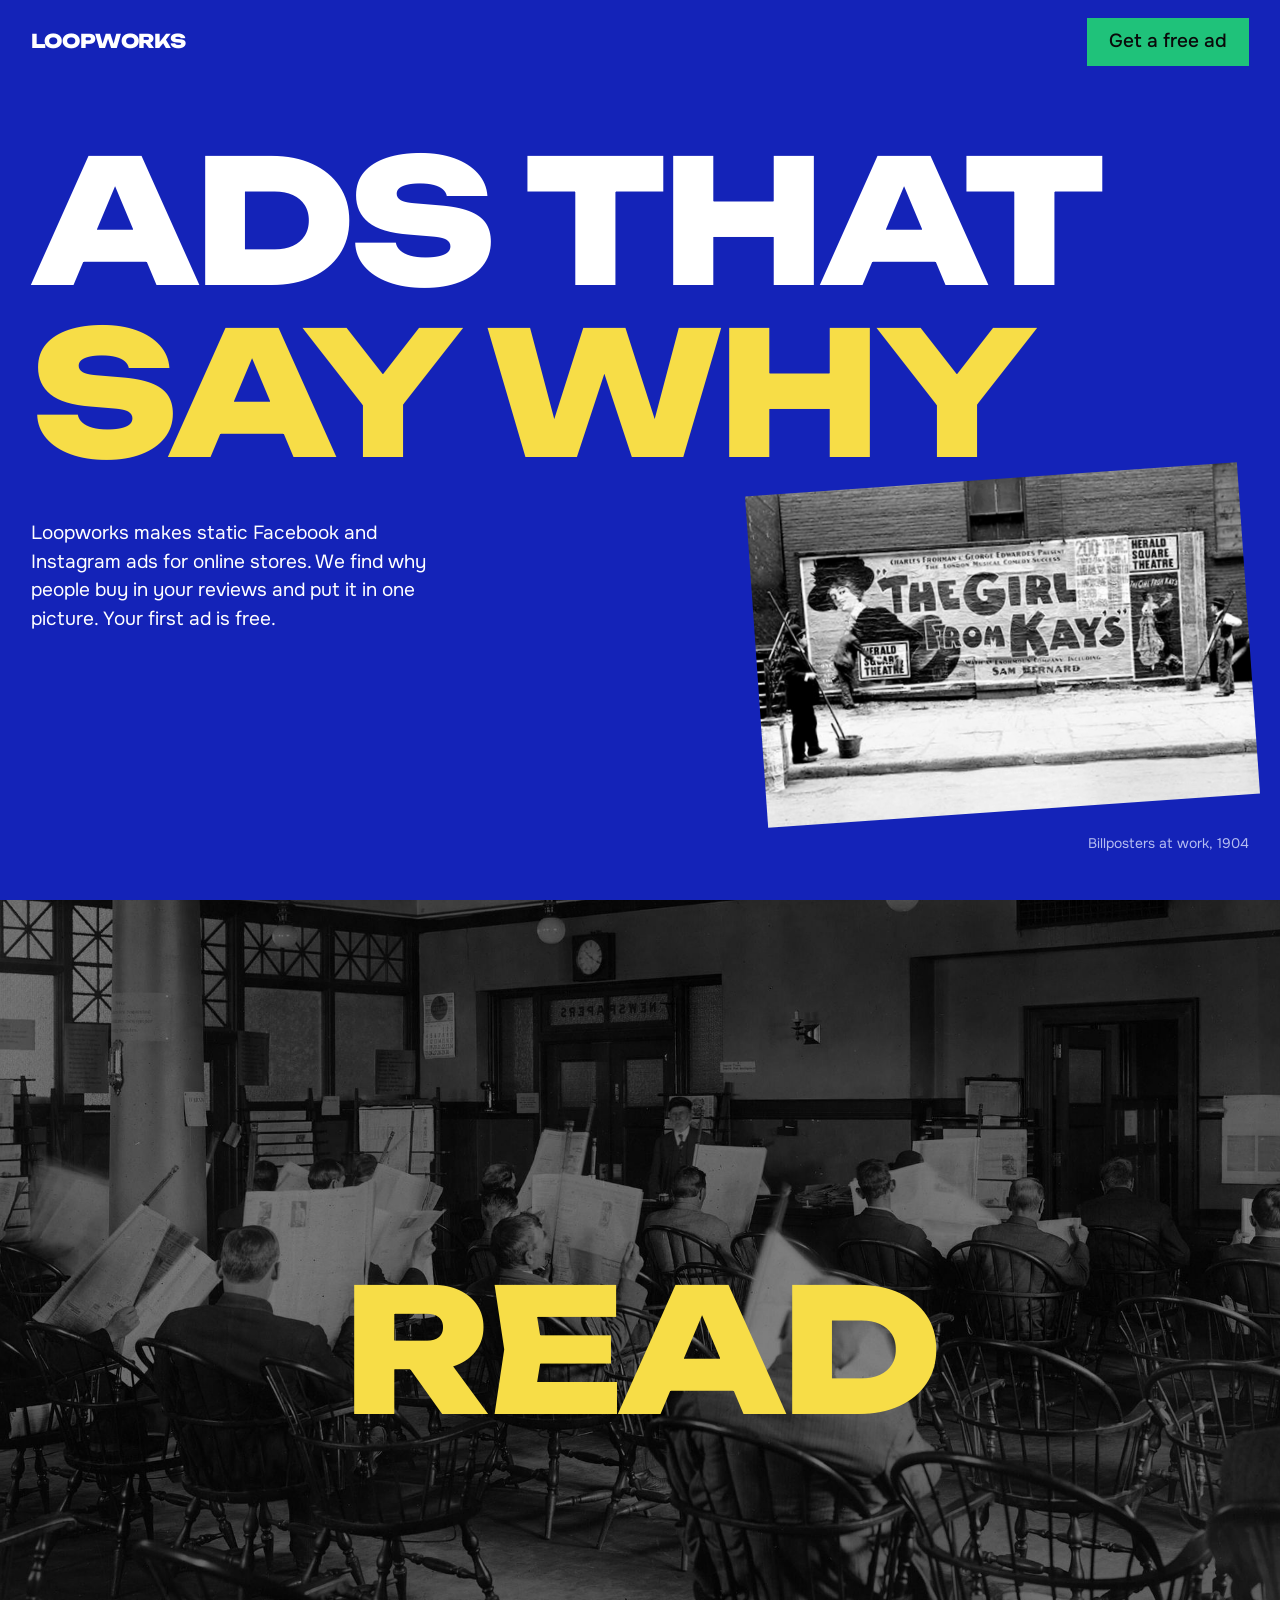
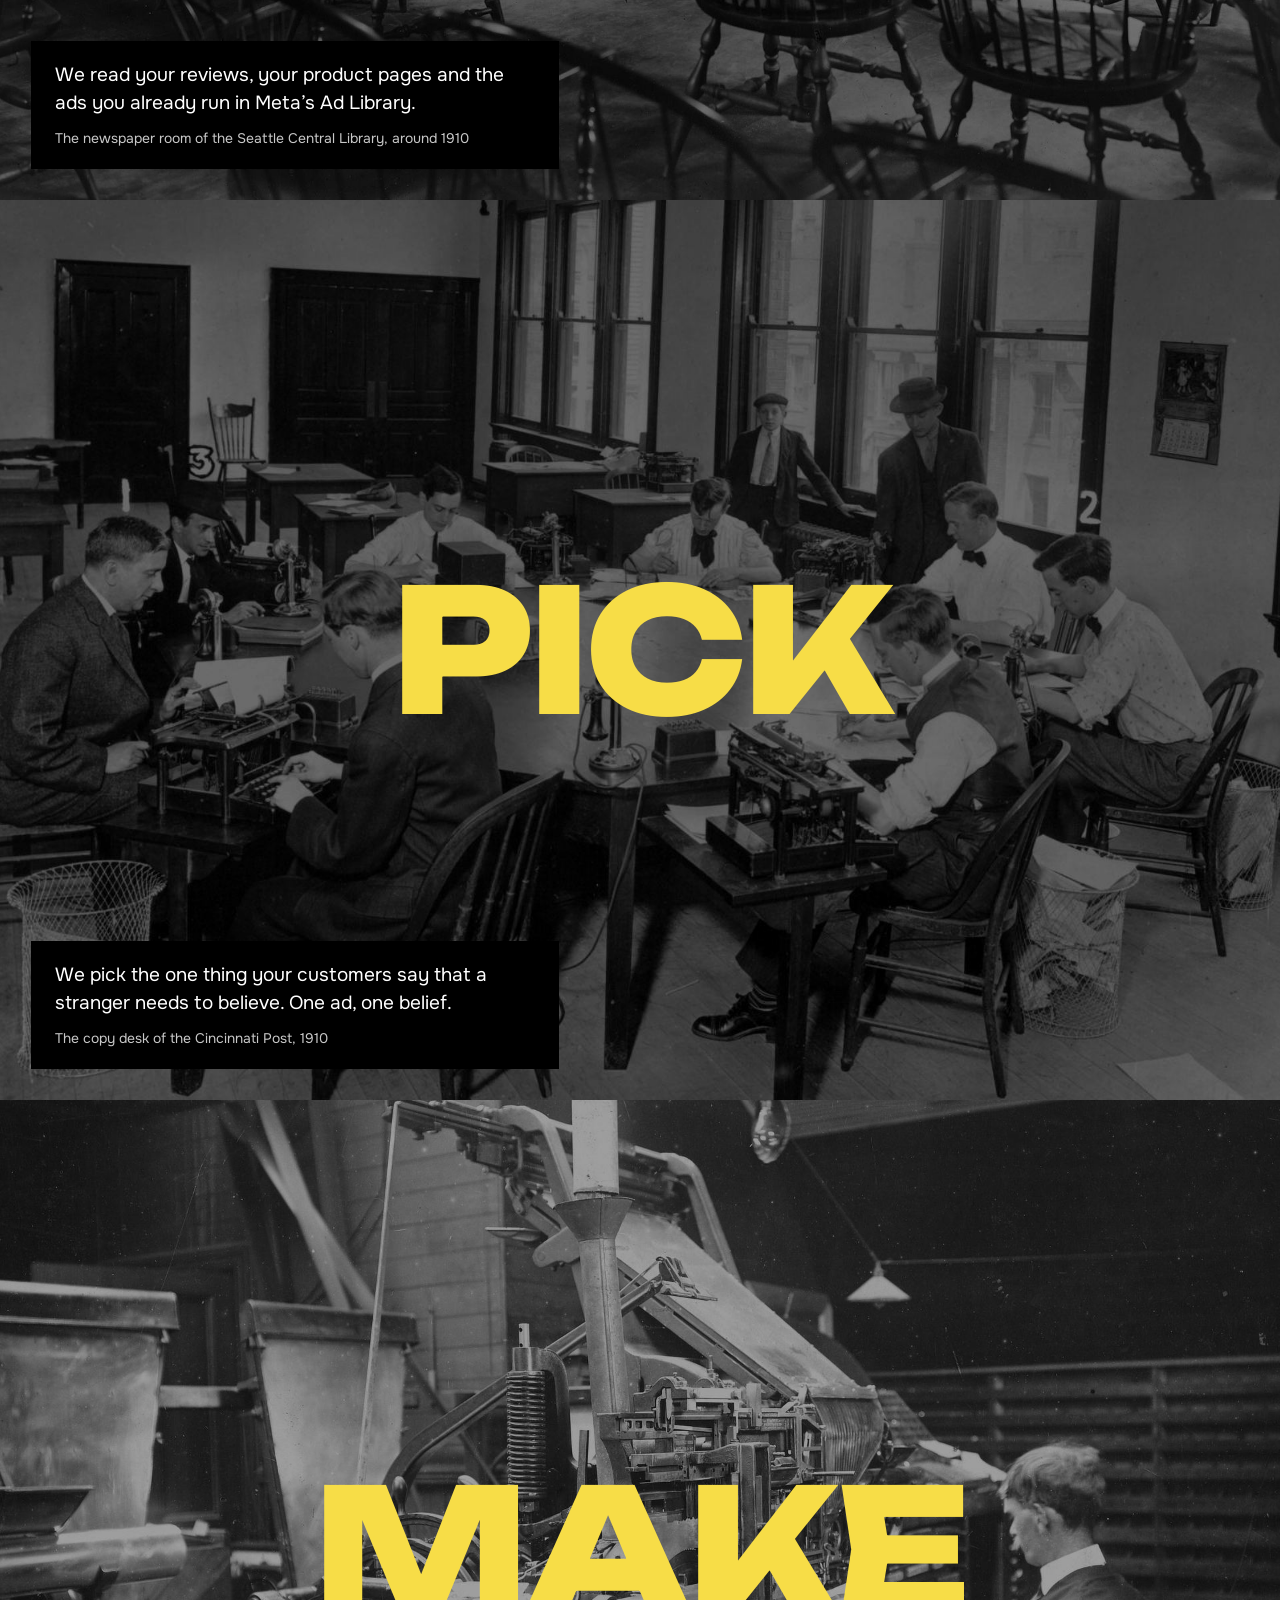
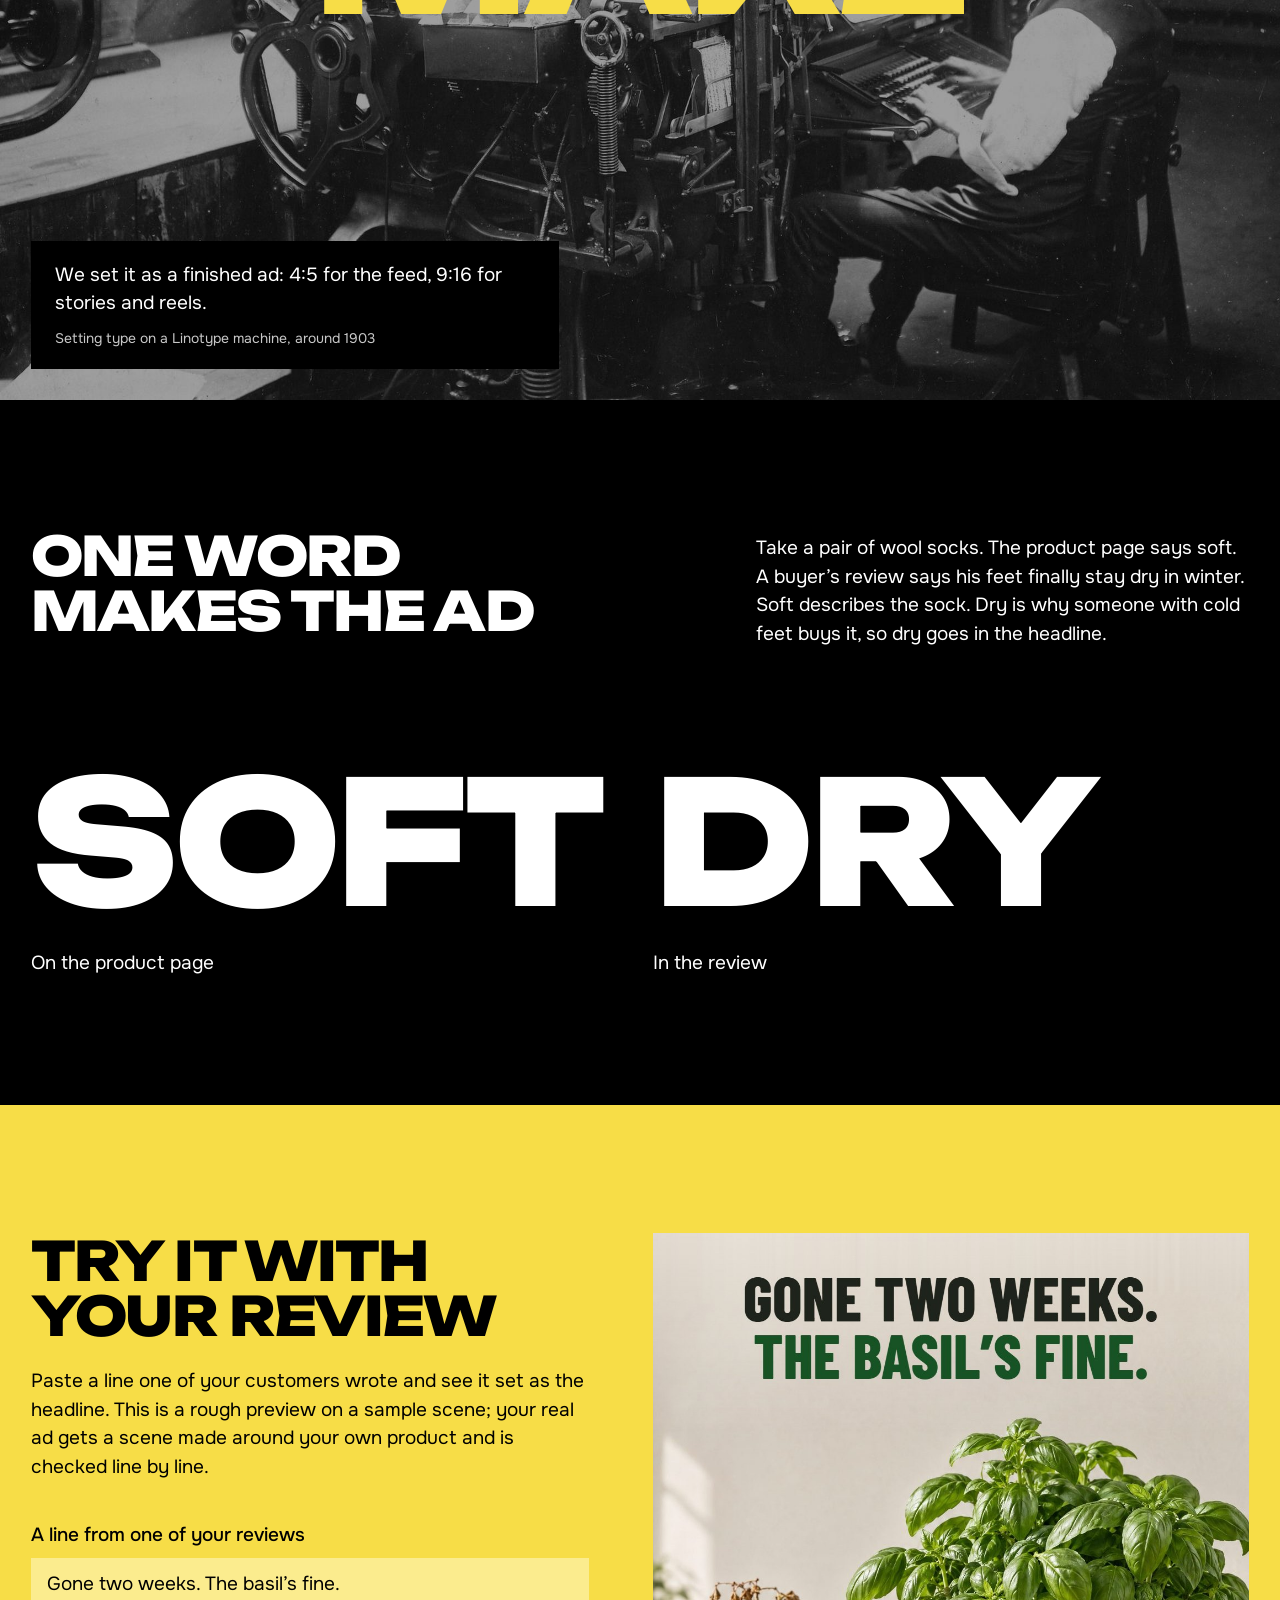
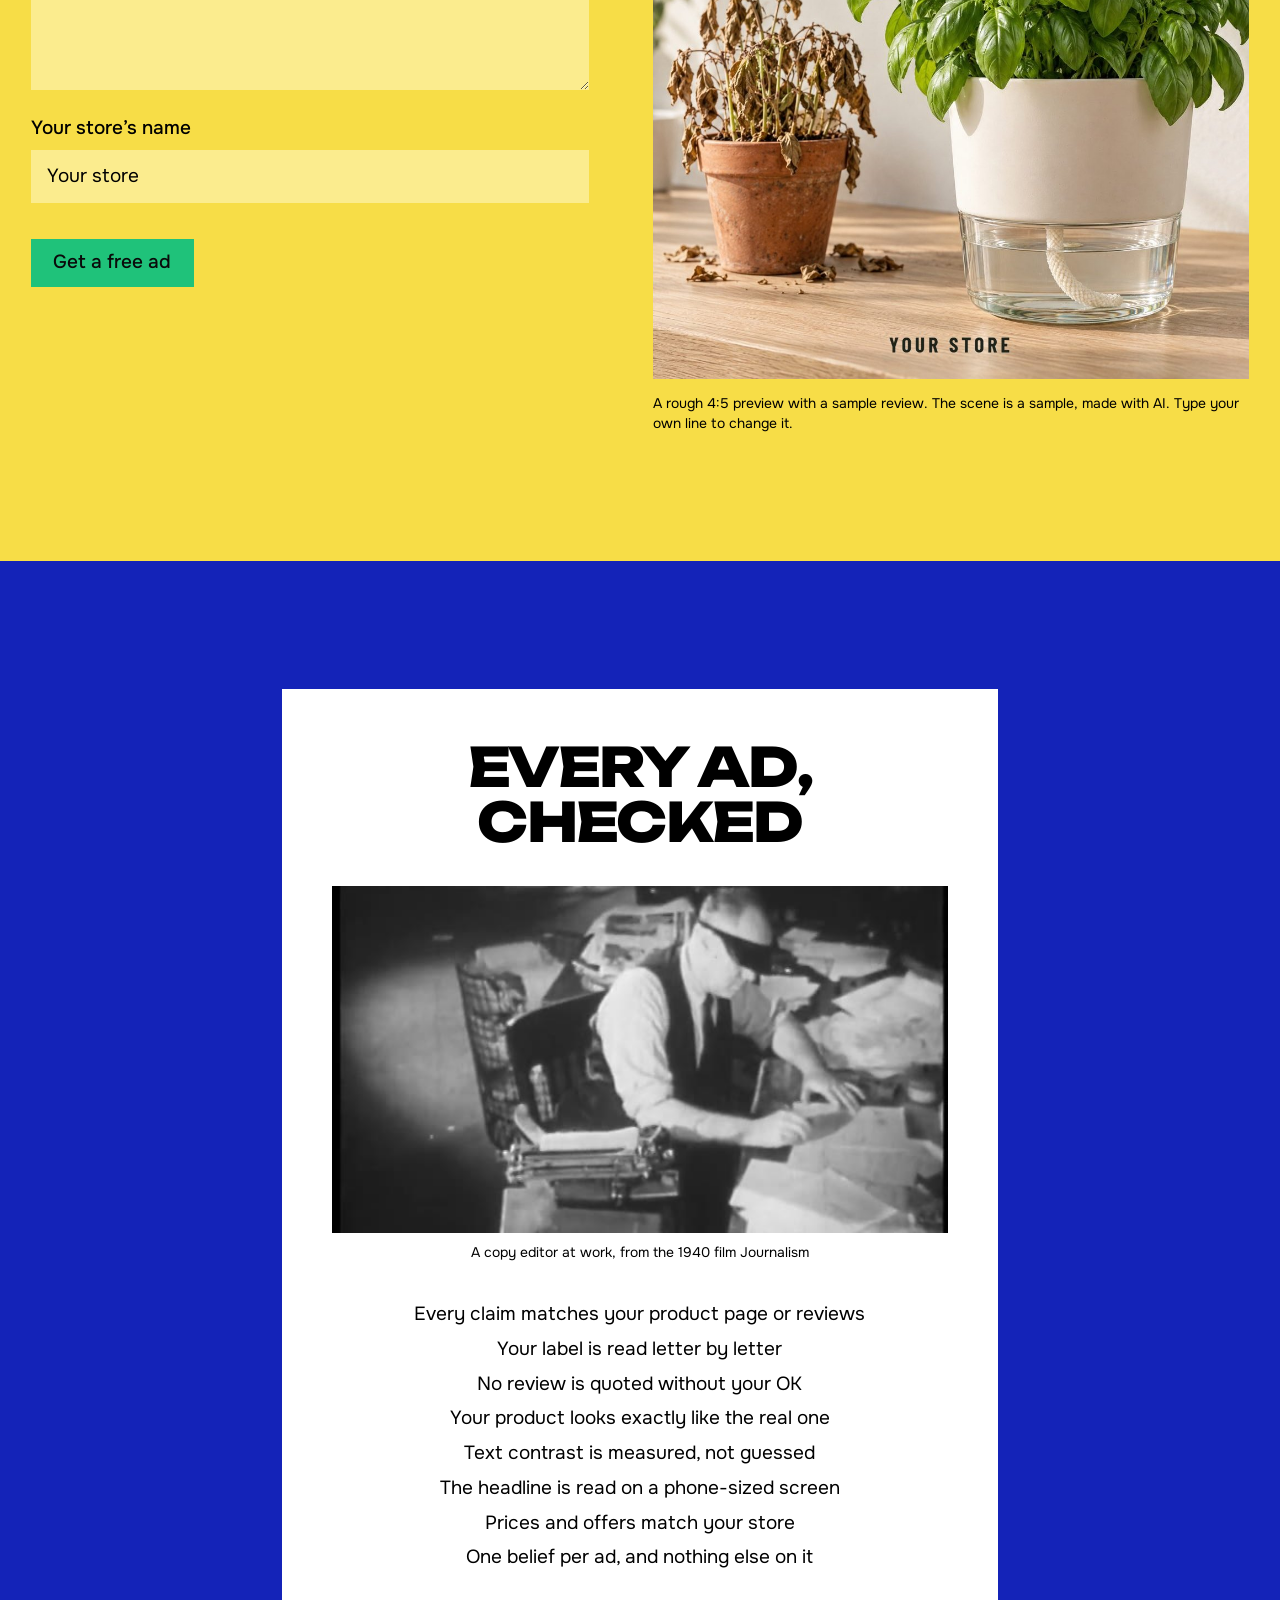
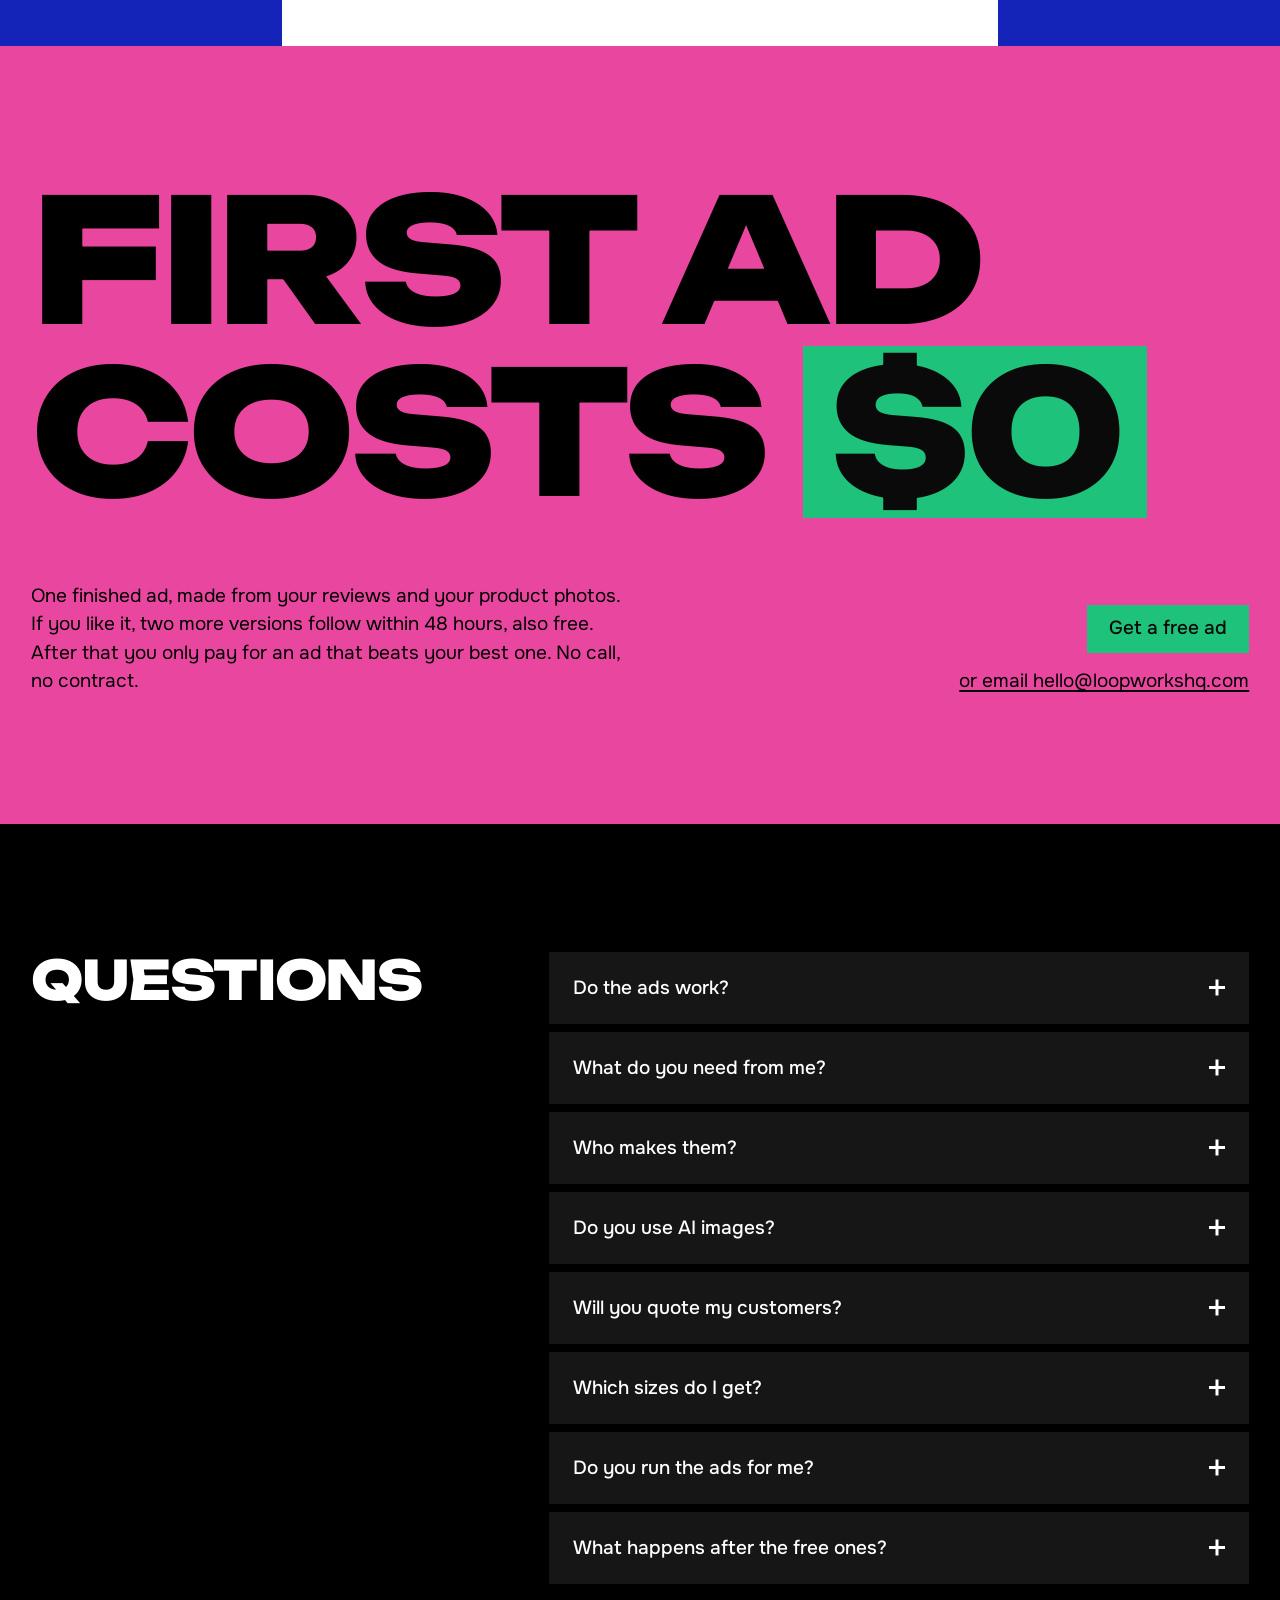
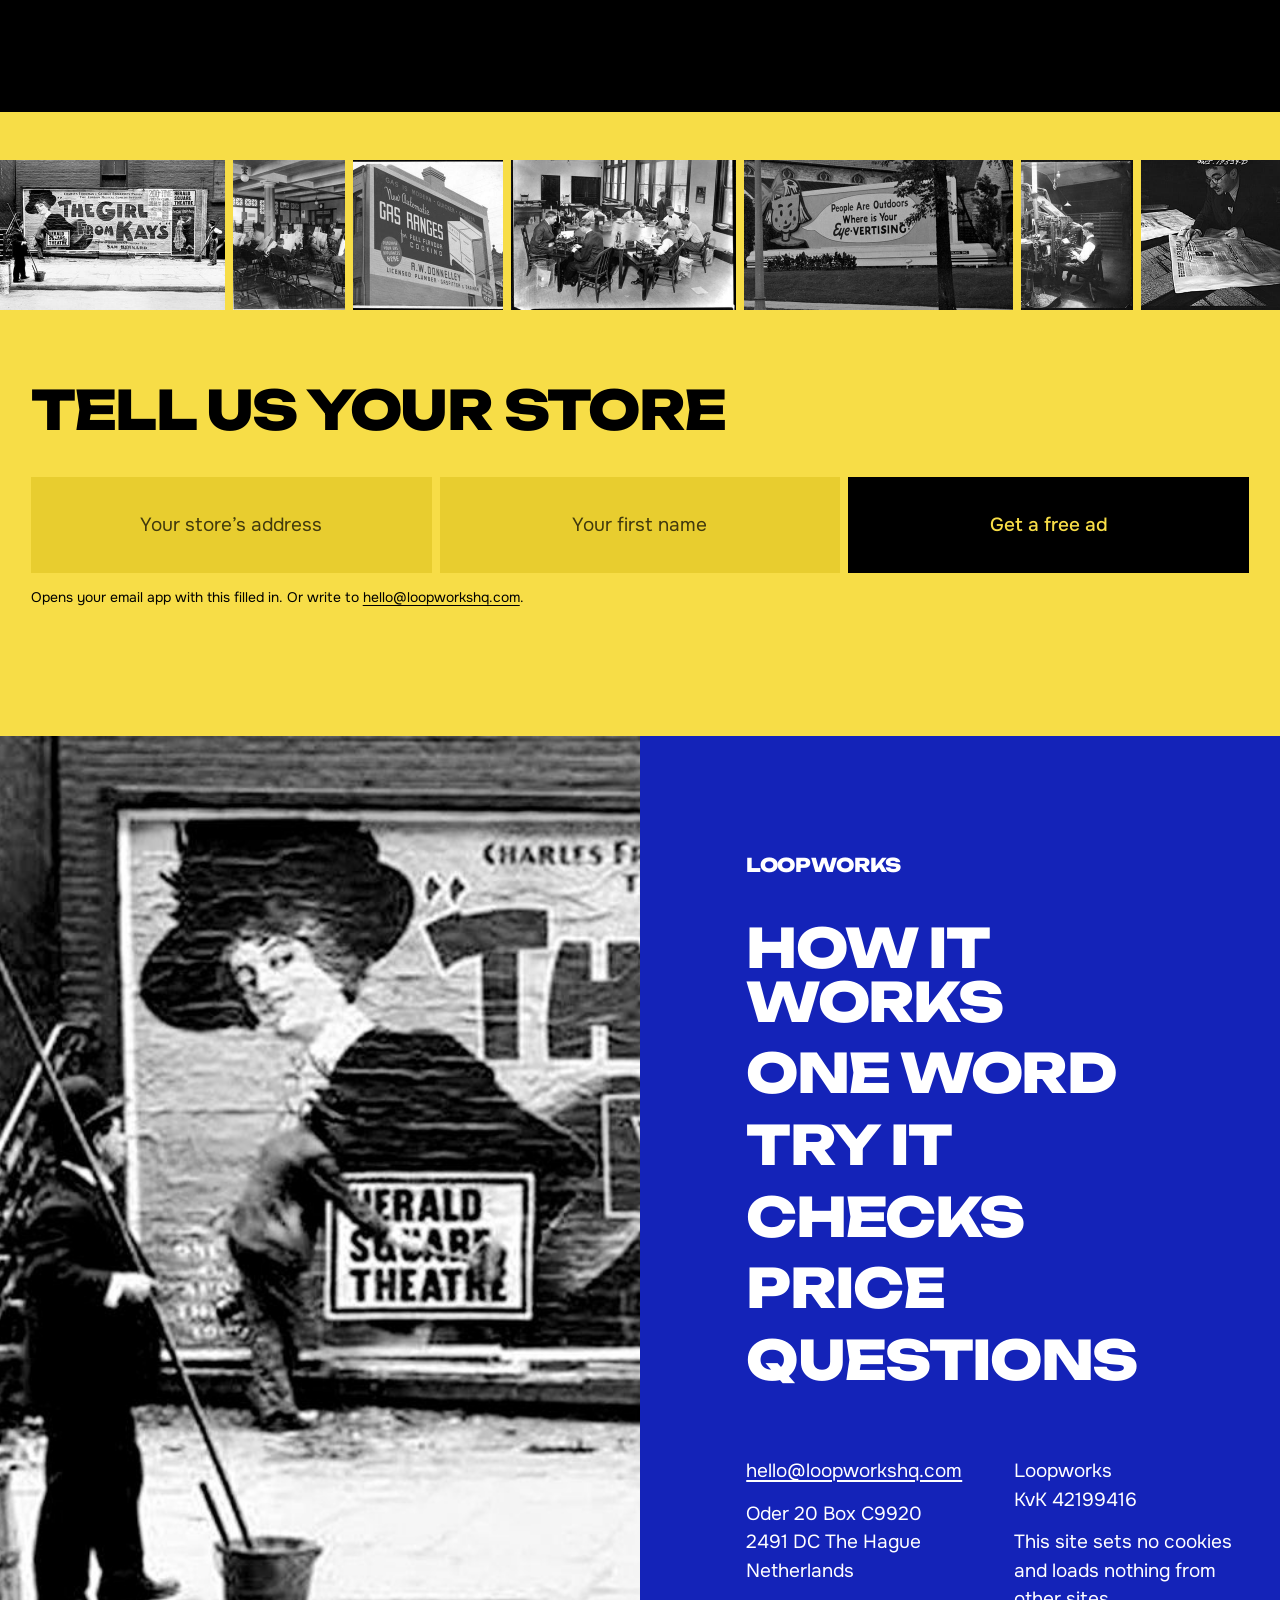
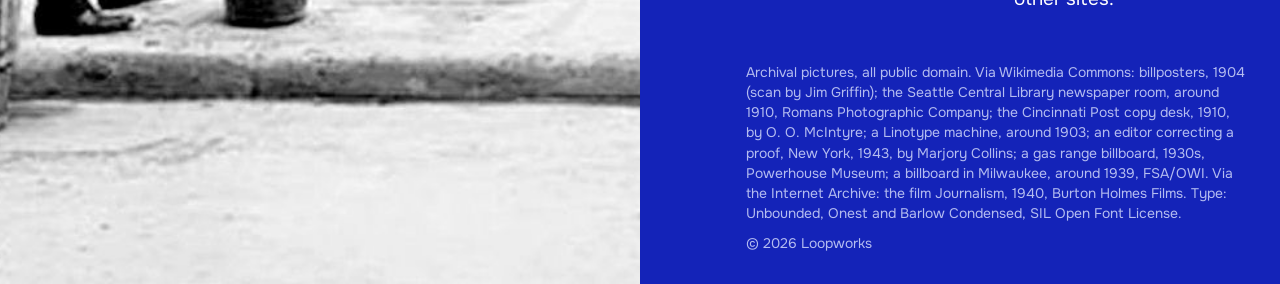
==== commit 0cf256e9: "Add files via upload" ====
--- a/index.html
+++ b/index.html
@@ -130,7 +130,7 @@
   <section id="price" class="price" data-ink="#000000" aria-labelledby="price-title">
     <h2 id="price-title" class="price-line" data-reveal><span class="pl">First ad</span> <span class="pl">costs <span class="chip">$0</span></span></h2>
     <div class="price-row">
-      <p data-reveal style="--i:1">One finished ad, made from your reviews and your product photos. If you like it, two more versions follow within 48&nbsp;hours, also free. No call, no contract.</p>
+      <p data-reveal style="--i:1">One finished ad, made from your reviews and your product photos. If you like it, two more versions follow within 48&nbsp;hours, also free. After that you only pay for an ad that beats your best one. No call, no contract.</p>
       <div class="price-act" data-reveal style="--i:2">
         <a class="button button-ink" href="mailto:hello@loopworkshq.com?subject=Free%20ad%20for%20my%20store" data-mail="default">Get a free ad</a>
         <a class="link-plain" href="mailto:hello@loopworkshq.com">or email hello@loopworkshq.com</a>
@@ -143,7 +143,7 @@
     <div class="faq-list">
       <details name="faq" data-reveal>
         <summary><span>Do the ads work?</span><span class="plus" aria-hidden="true"></span></summary>
-        <p>We can’t promise that before an ad has run. Only a test in your own ad account shows what sells. That’s why the first ones are free.</p>
+        <p>We can’t promise that before an ad has run. Only a test in your own ad account shows what sells. That’s why the first ones are free, and why after that you only pay for an ad that beats your best one.</p>
       </details>
       <details name="faq" data-reveal style="--i:1">
         <summary><span>What do you need from me?</span><span class="plus" aria-hidden="true"></span></summary>
@@ -171,7 +171,7 @@
       </details>
       <details name="faq" data-reveal style="--i:3">
         <summary><span>What happens after the free ones?</span><span class="plus" aria-hidden="true"></span></summary>
-        <p>If you want more, we send you a monthly price. Nothing is charged unless you say yes.</p>
+        <p>You only pay for an ad that beats your best one in a Meta A/B test in your own ad account. If it doesn’t win, you pay us nothing. The test runs on your normal ad budget.</p>
       </details>
     </div>
   </section>
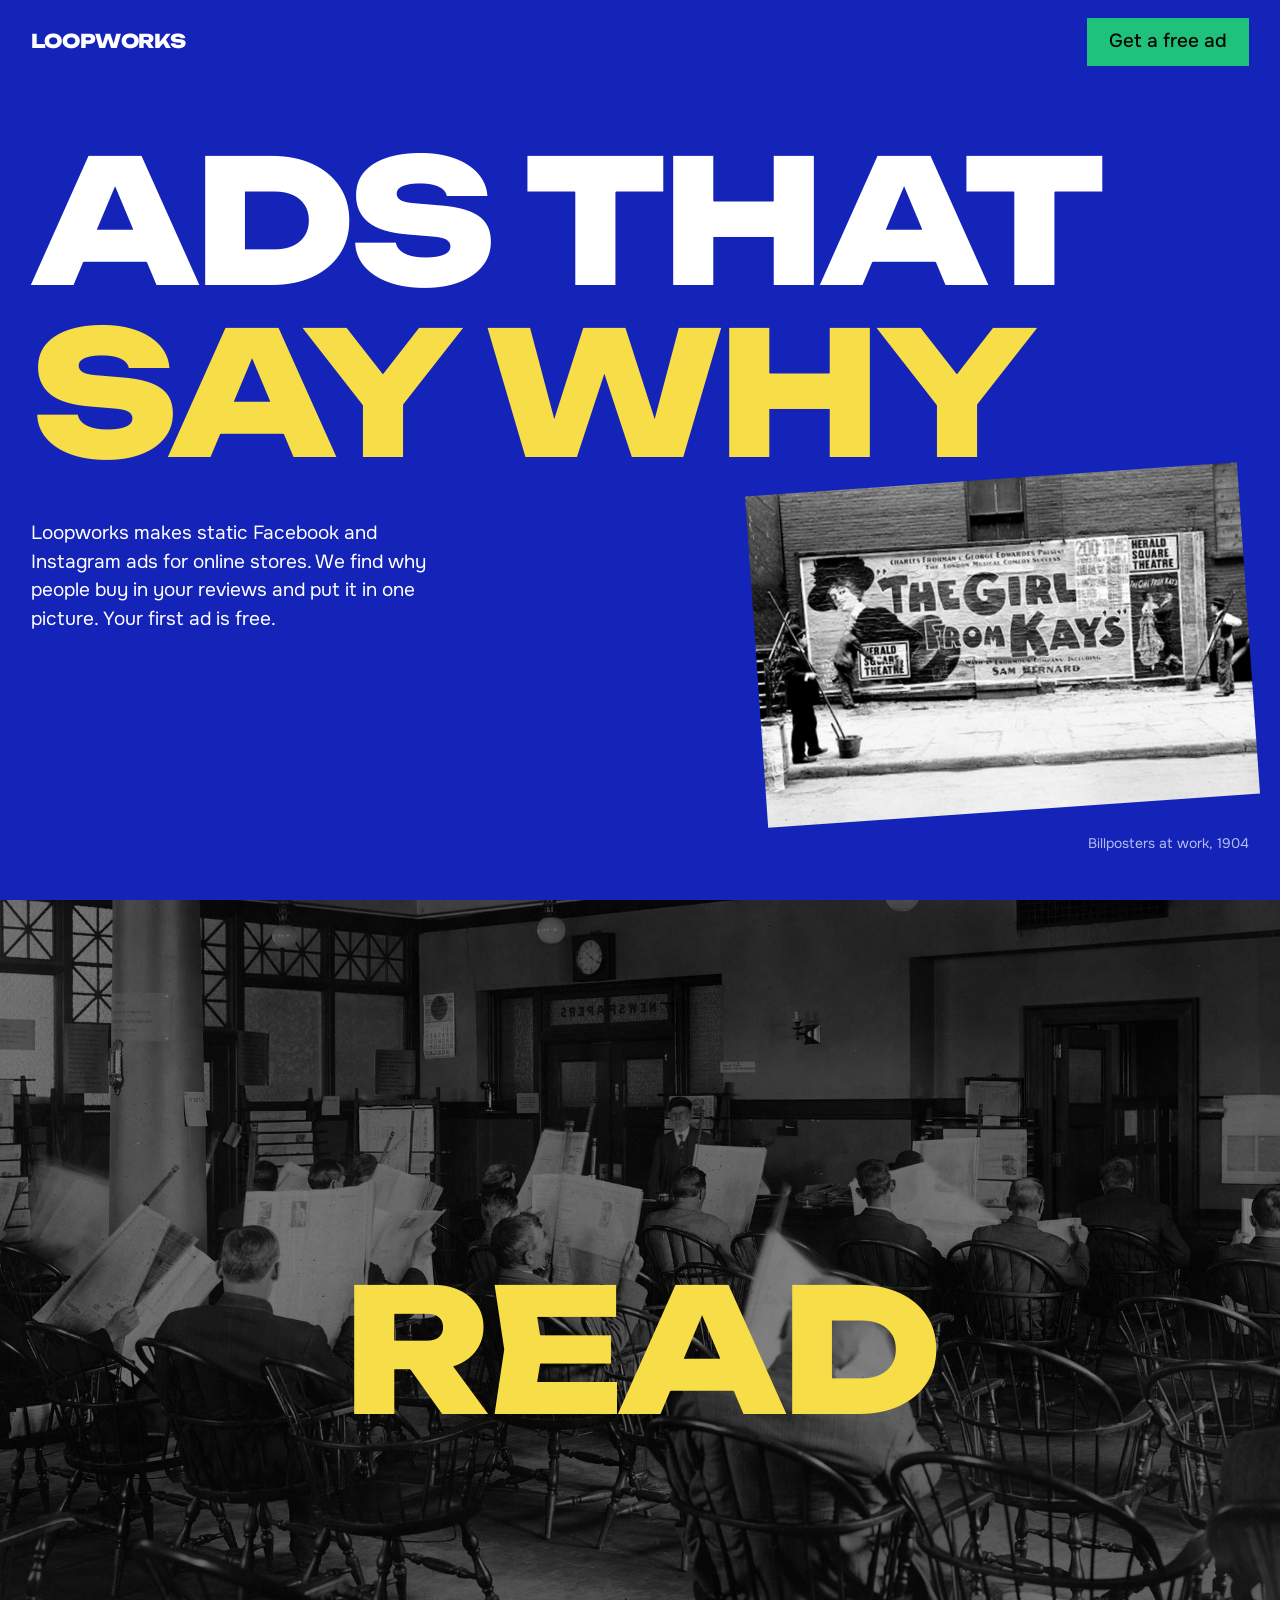
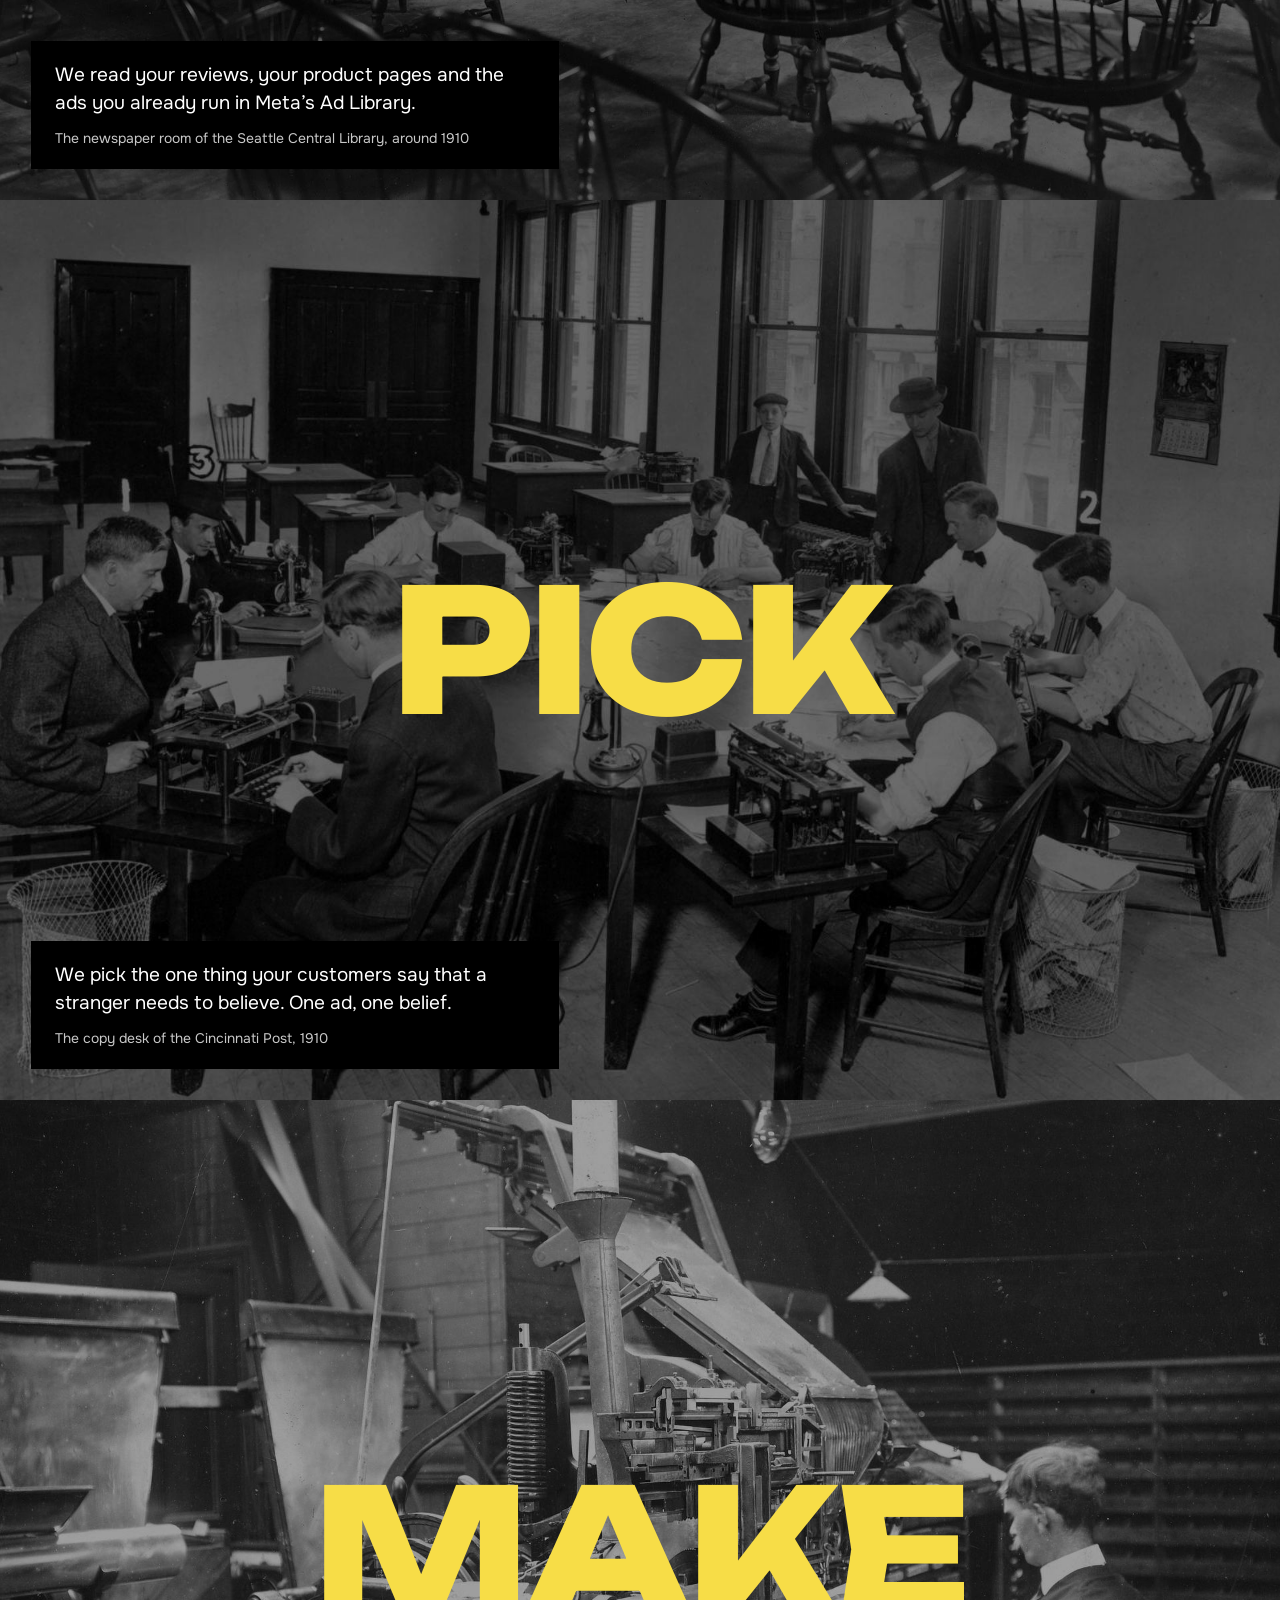
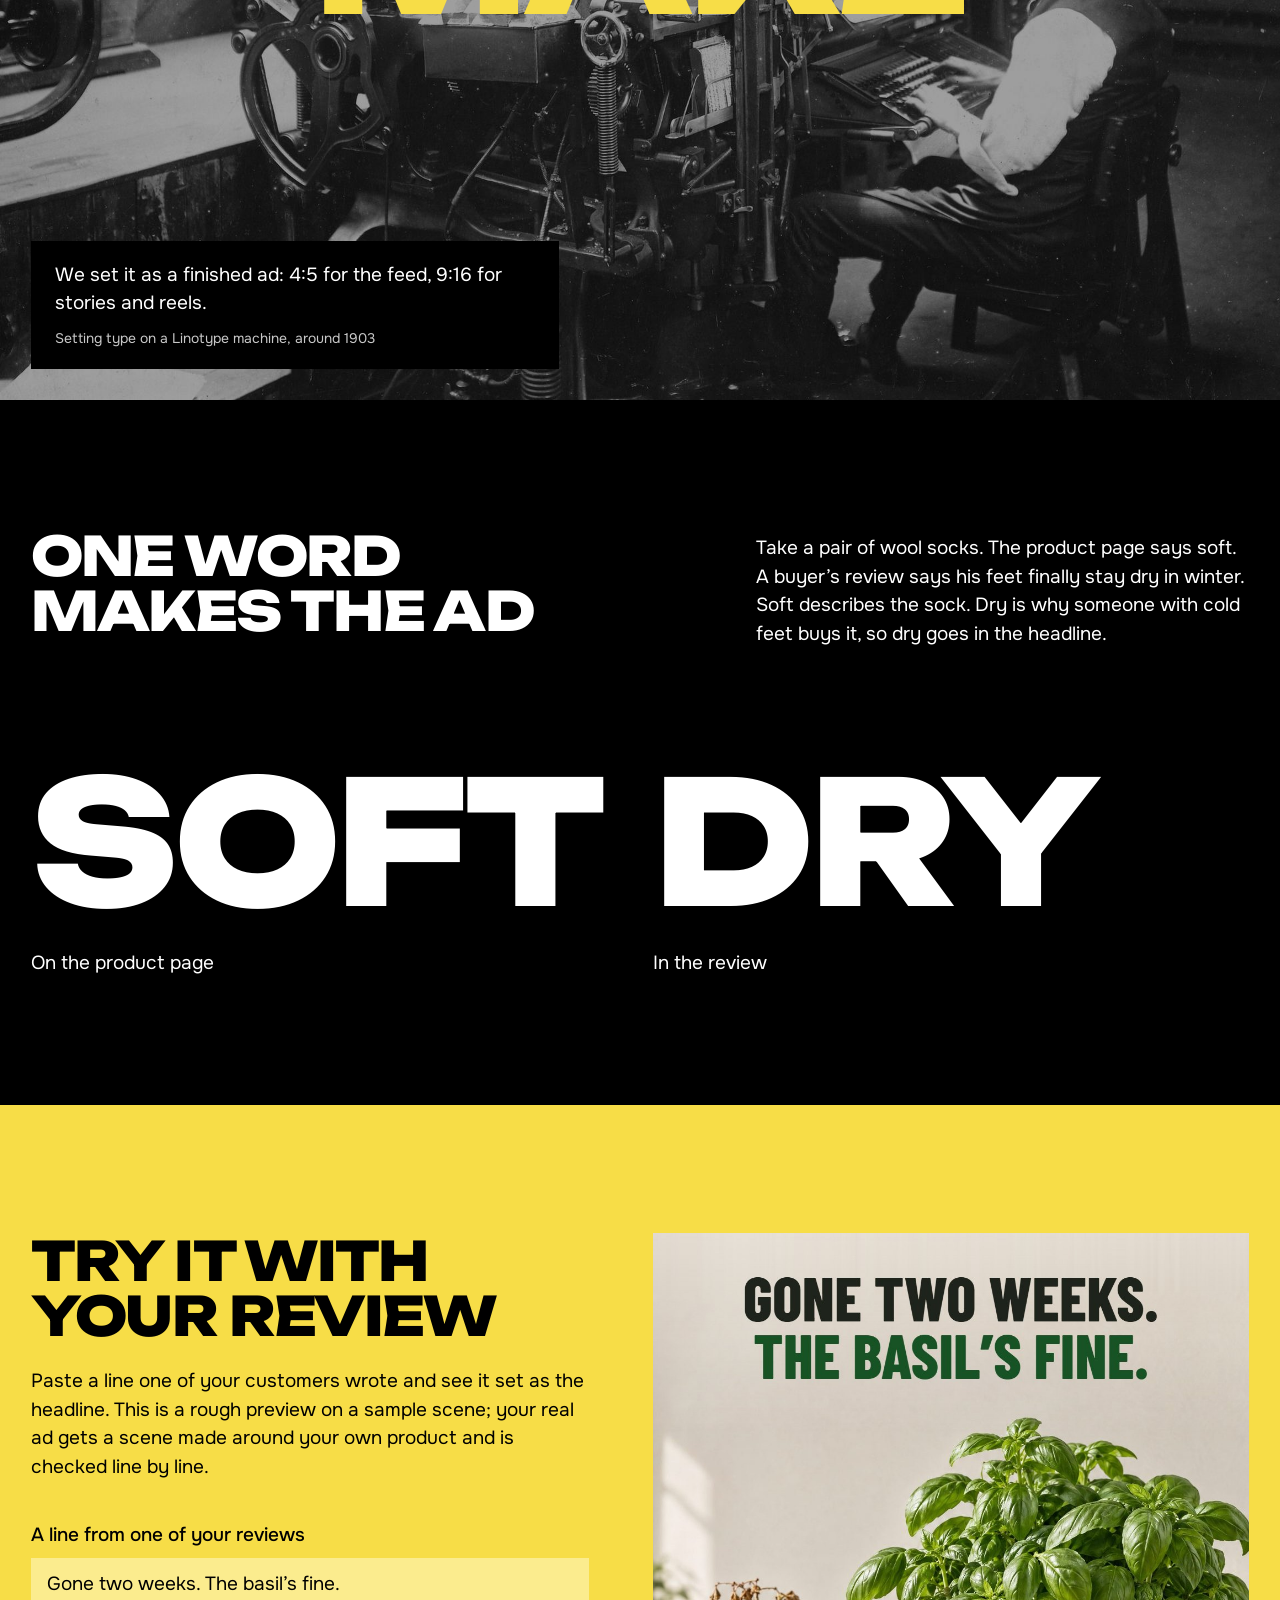
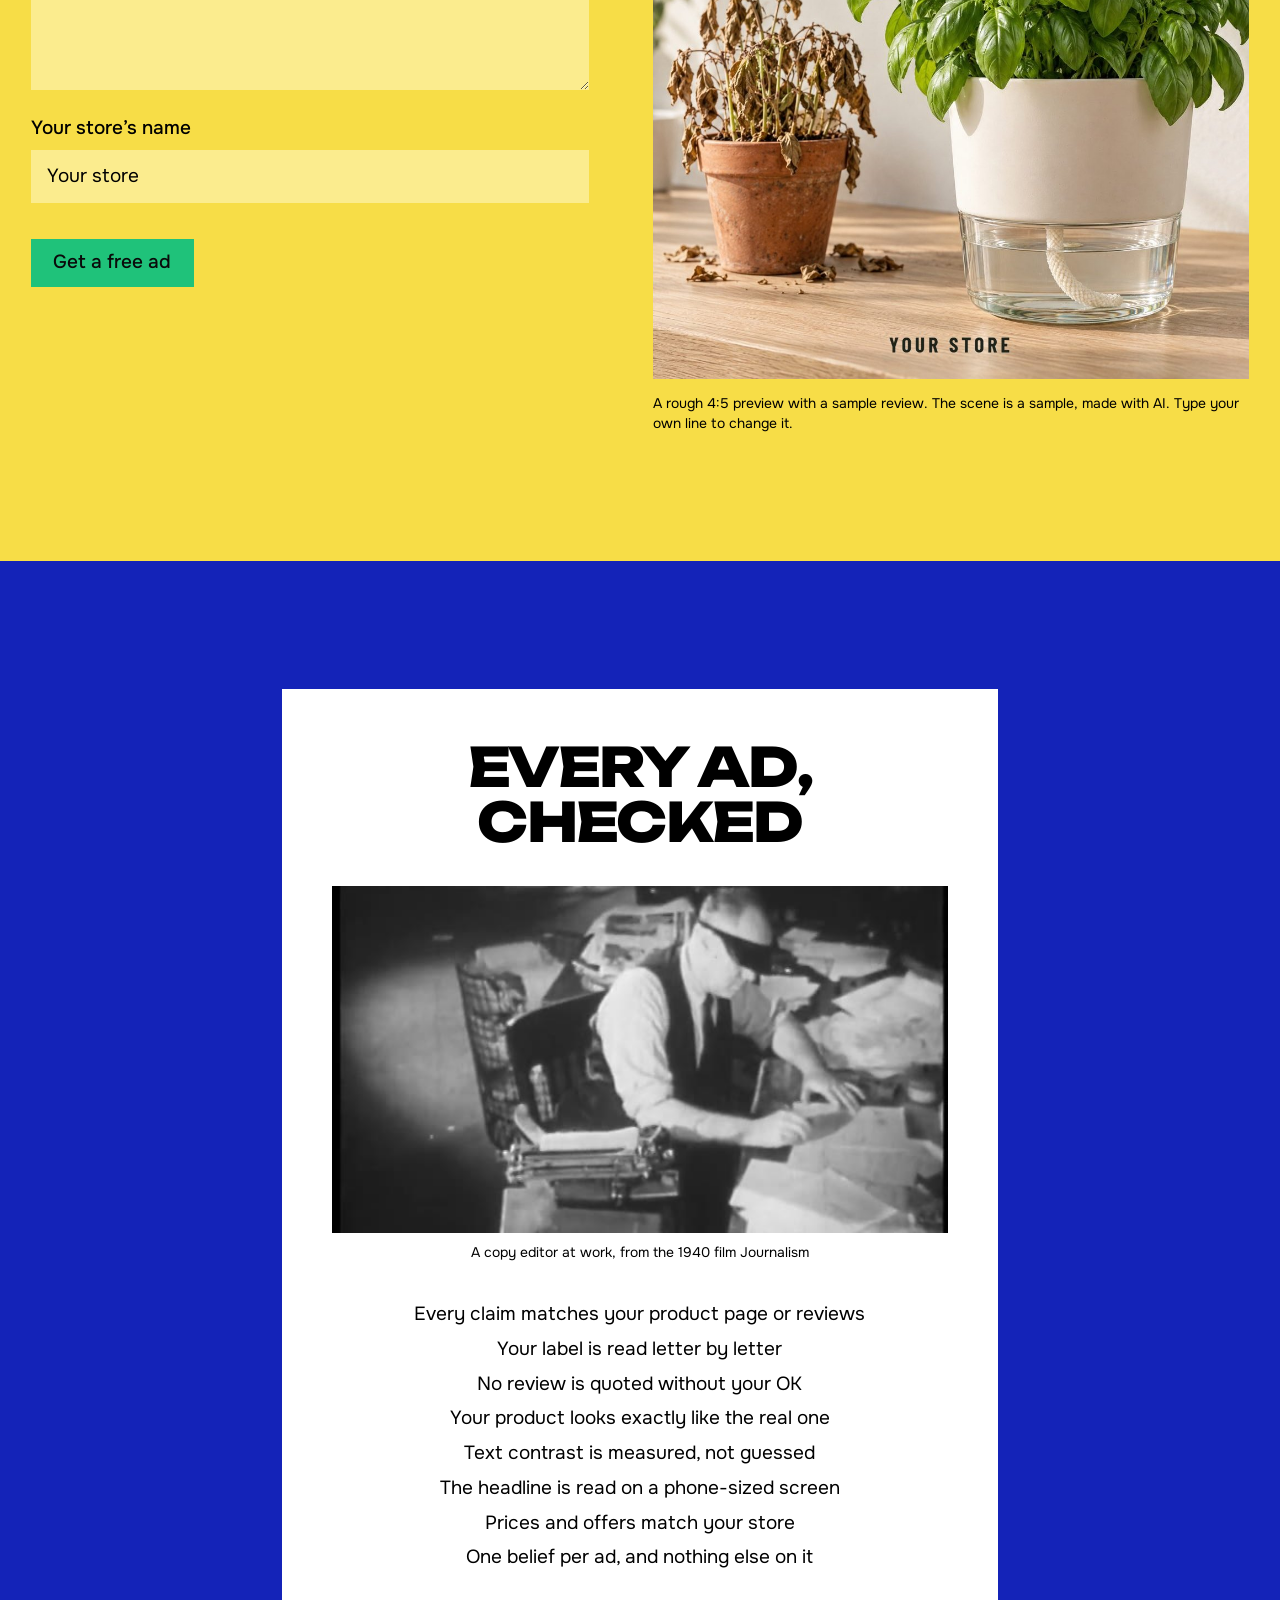
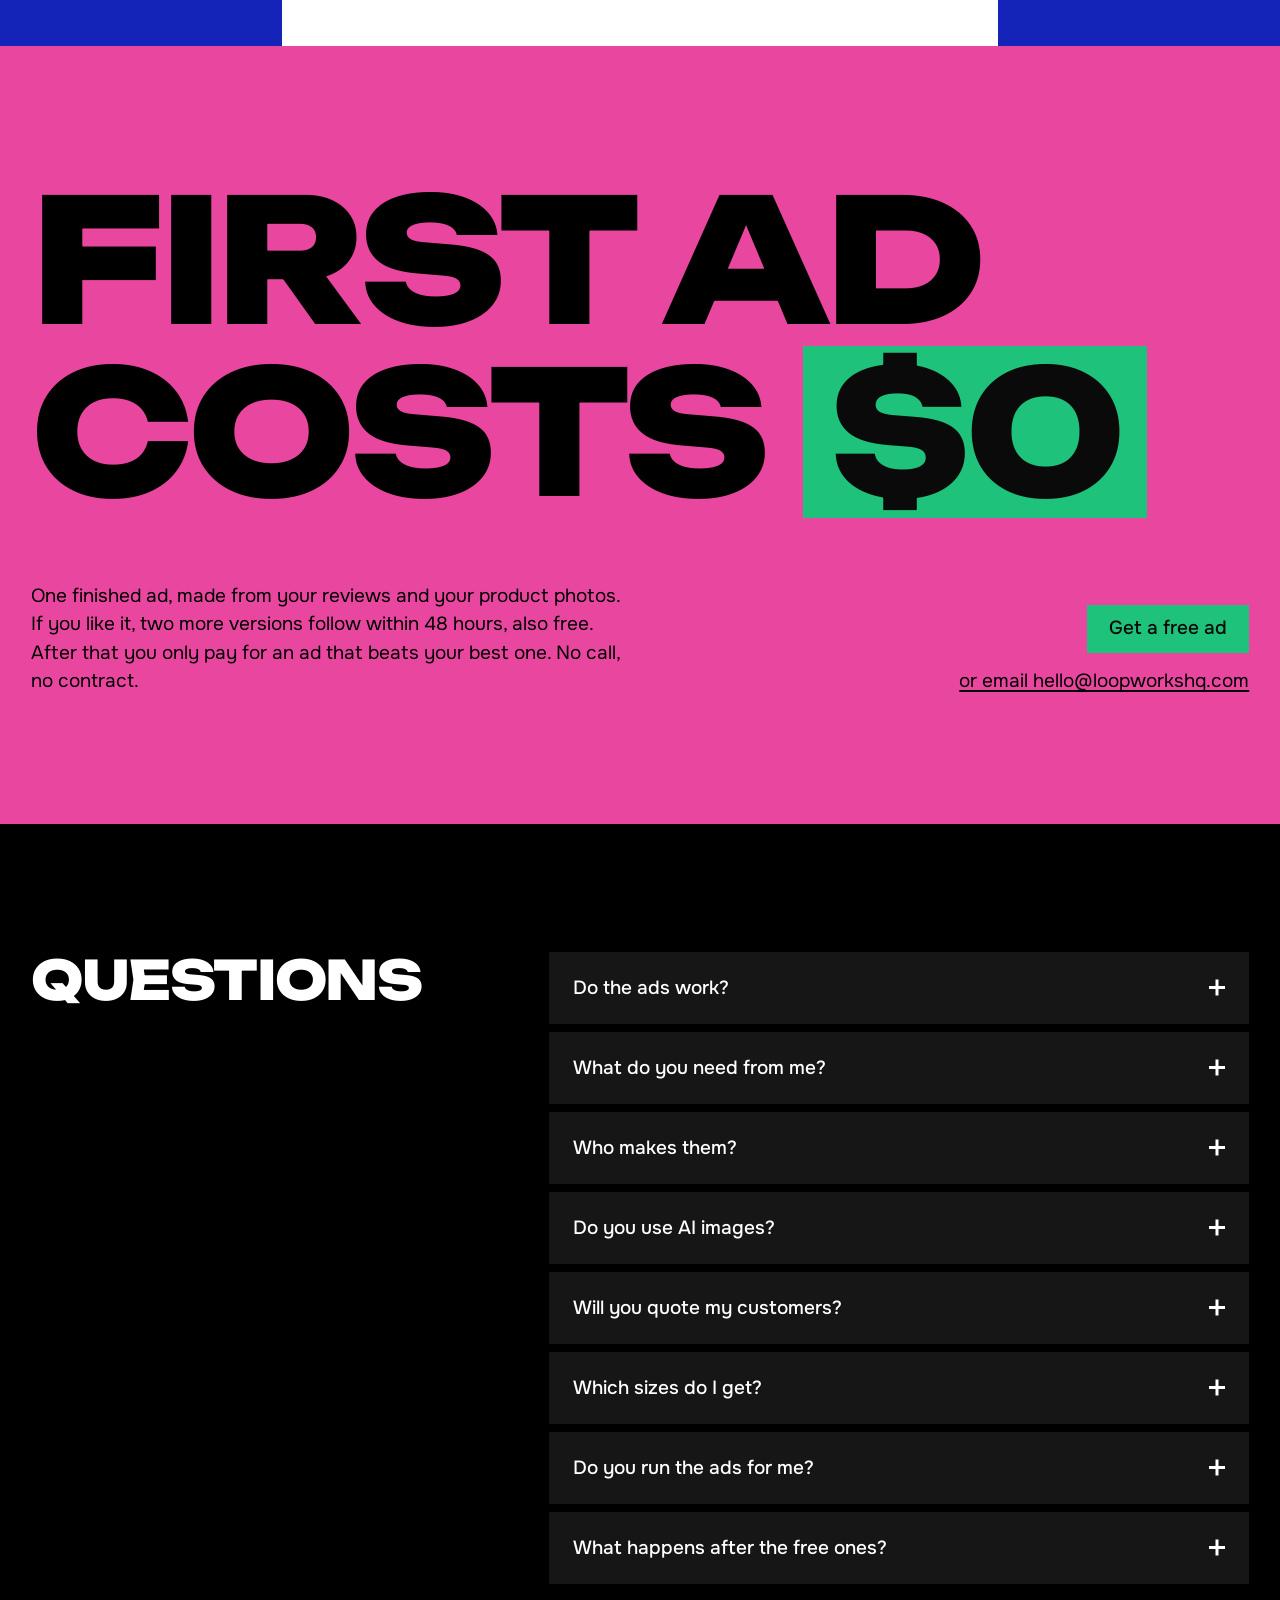
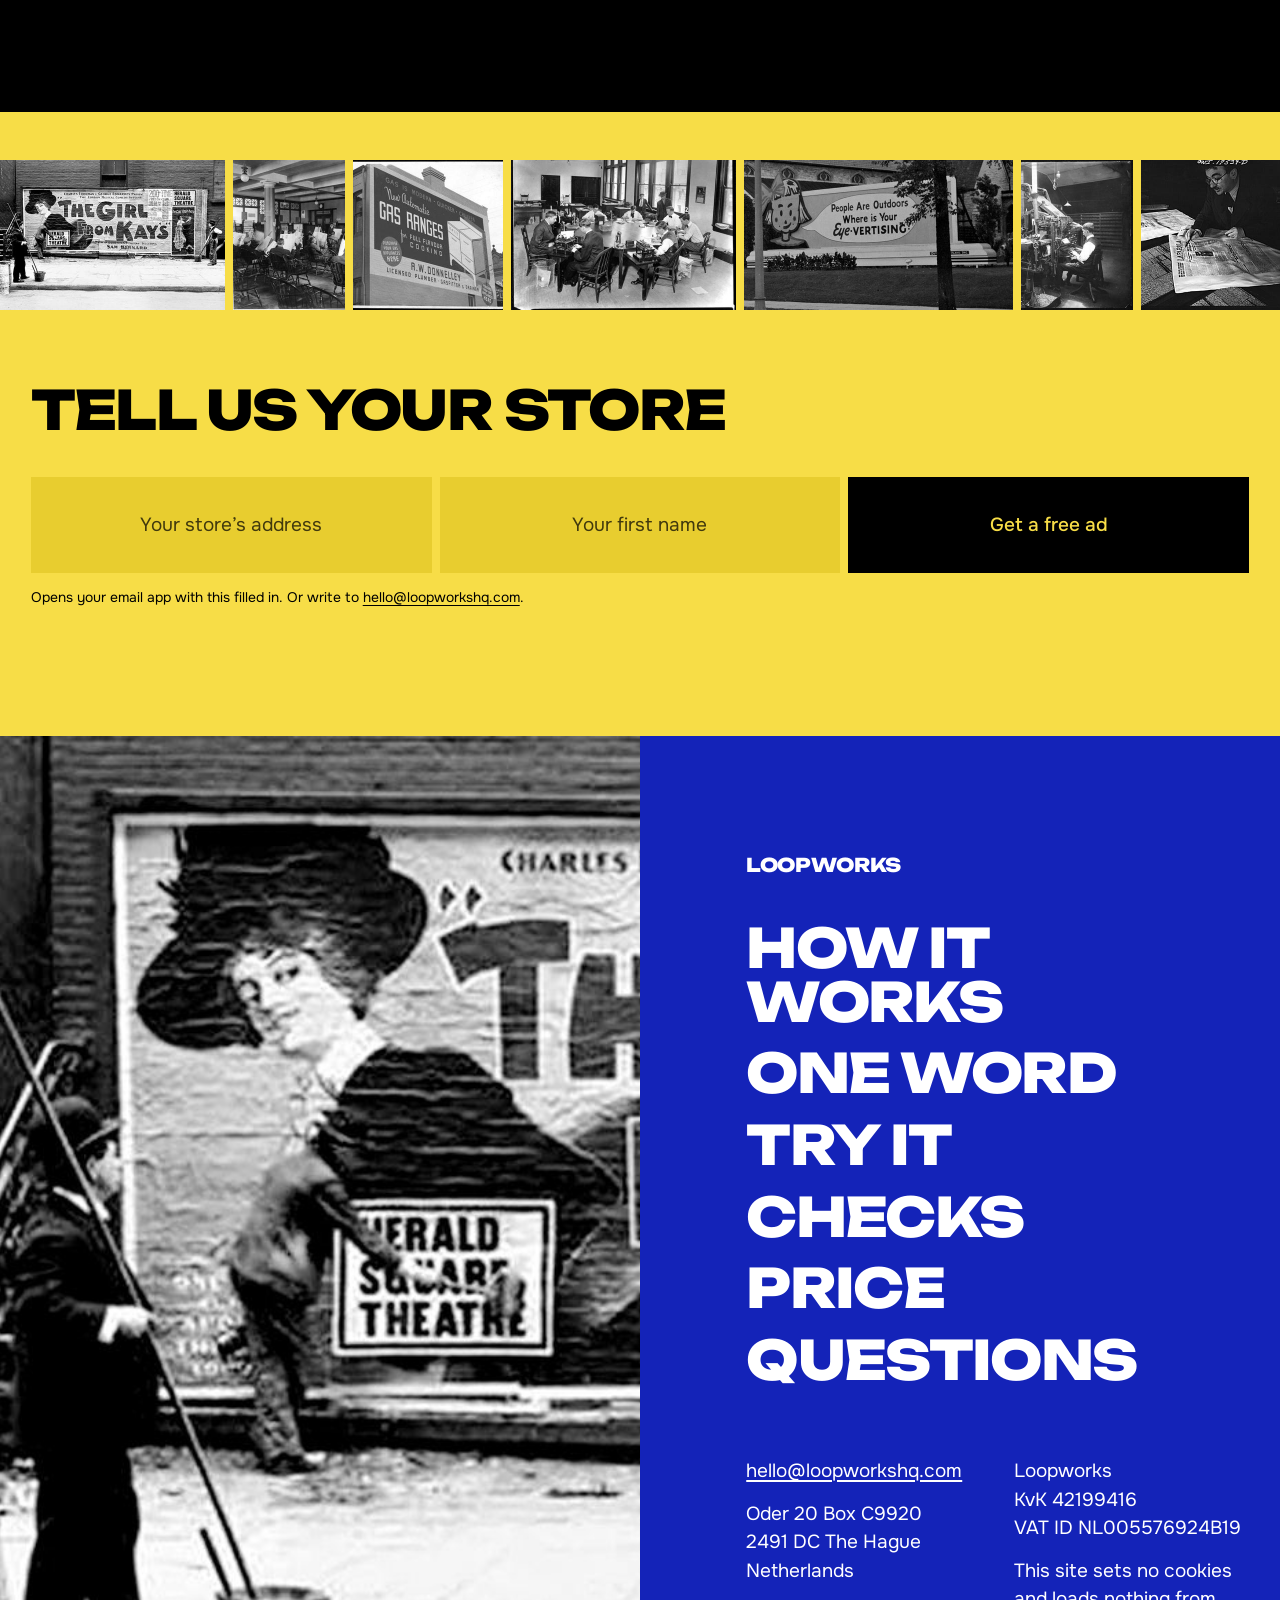
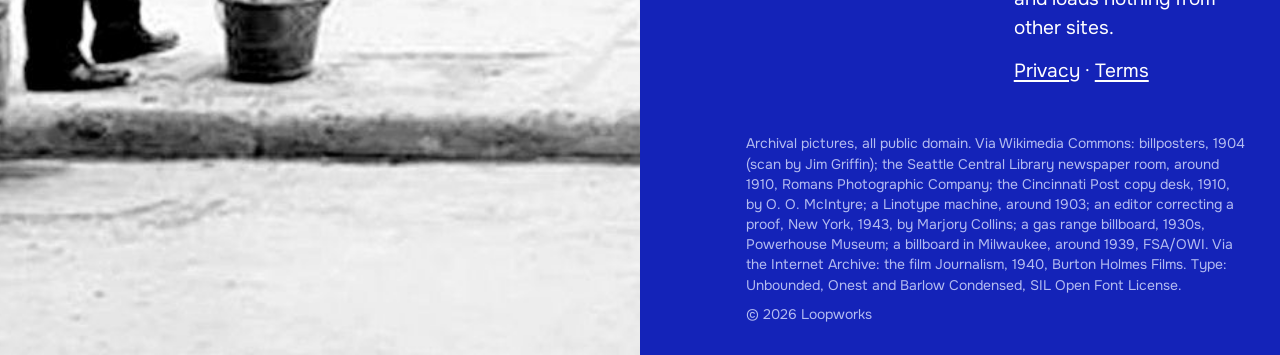
==== commit ef195edc: "Add files via upload" ====
--- a/index.html
+++ b/index.html
@@ -246,8 +246,9 @@
         <p>Oder 20 Box C9920<br>2491 DC The Hague<br>Netherlands</p>
       </div>
       <div>
-        <p>Loopworks<br>KvK 42199416</p>
+        <p>Loopworks<br>KvK 42199416<br>VAT ID NL005576924B19</p>
         <p>This site sets no cookies and loads nothing from other sites.</p>
+        <p><a class="link-plain" href="privacy.html">Privacy</a> · <a class="link-plain" href="terms.html">Terms</a></p>
       </div>
     </div>
     <p class="small foot-credits">Archival pictures, all public domain. Via Wikimedia Commons: billposters, 1904 (scan by Jim Griffin); the Seattle Central Library newspaper room, around 1910, Romans Photographic Company; the Cincinnati Post copy desk, 1910, by O. O. McIntyre; a Linotype machine, around 1903; an editor correcting a proof, New York, 1943, by Marjory Collins; a gas range billboard, 1930s, Powerhouse Museum; a billboard in Milwaukee, around 1939, FSA/OWI. Via the Internet Archive: the film Journalism, 1940, Burton Holmes Films. Type: Unbounded, Onest and Barlow Condensed, SIL Open Font License.</p>
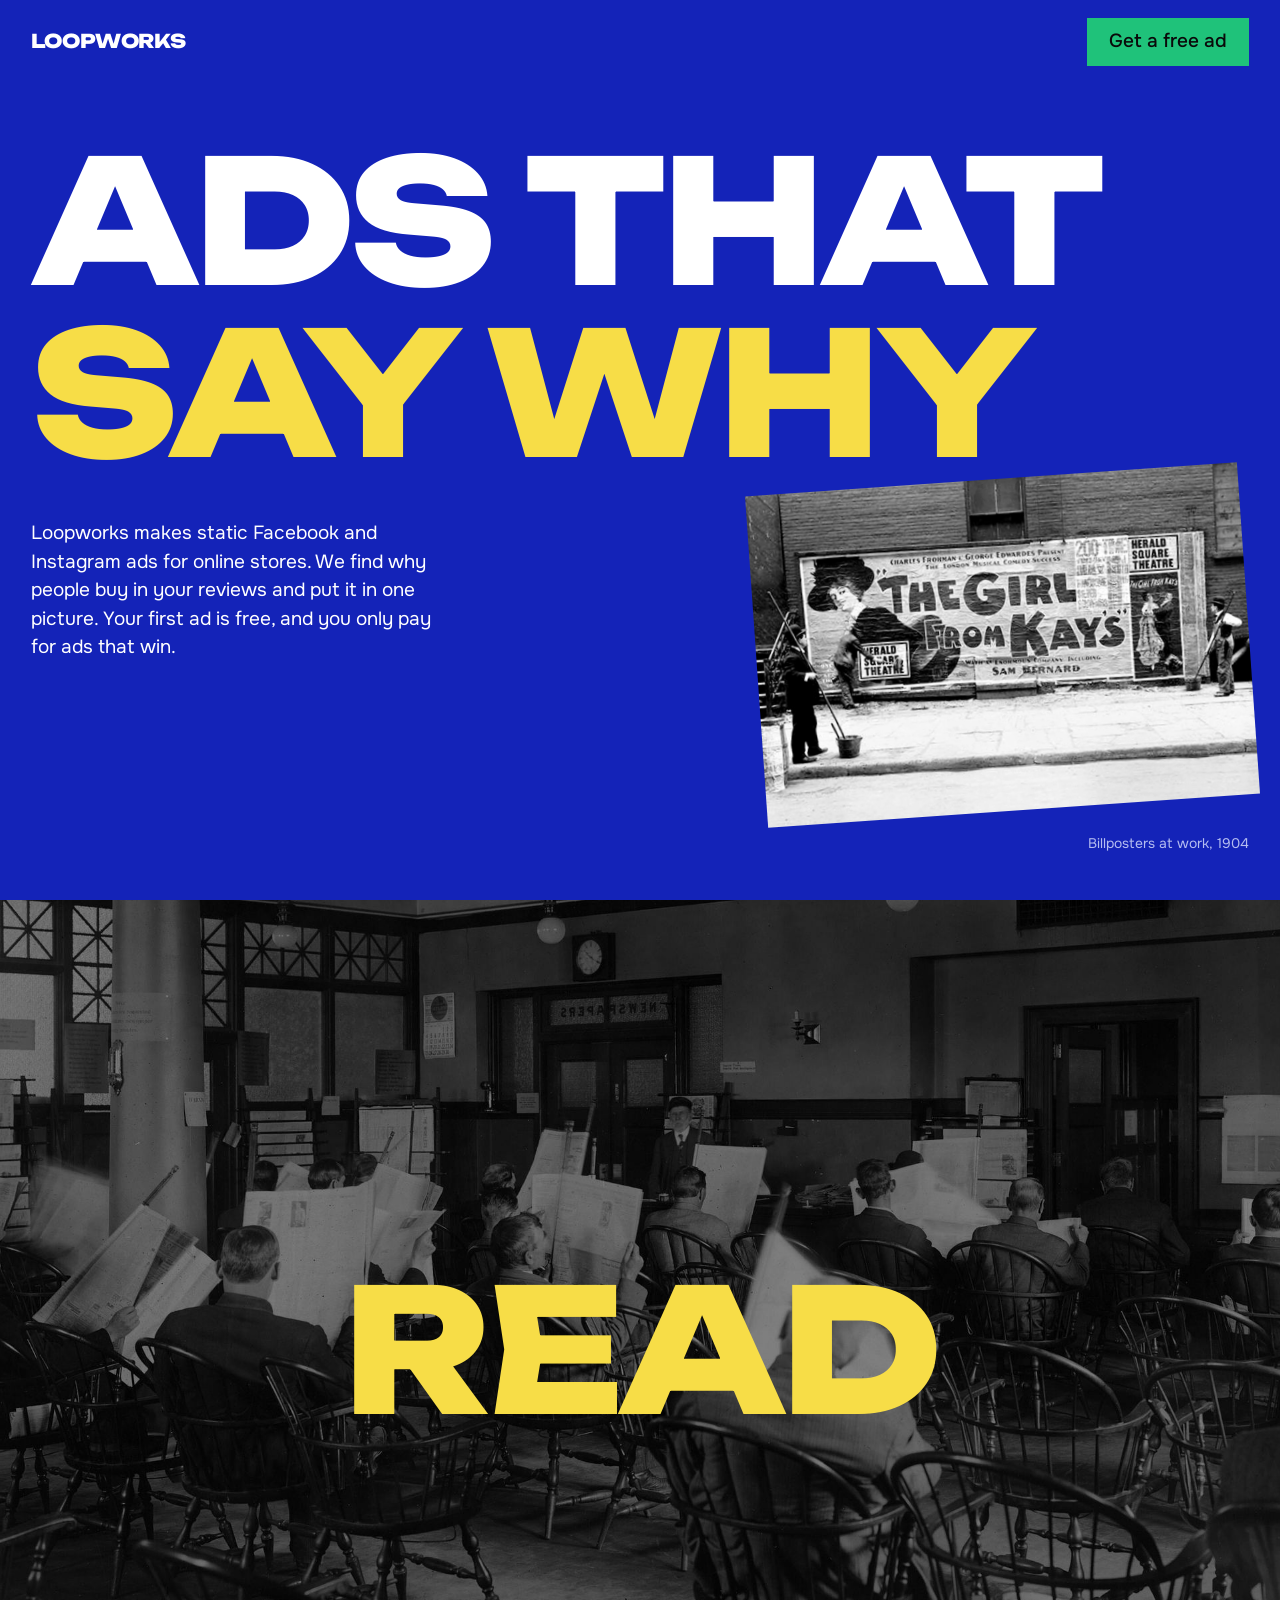
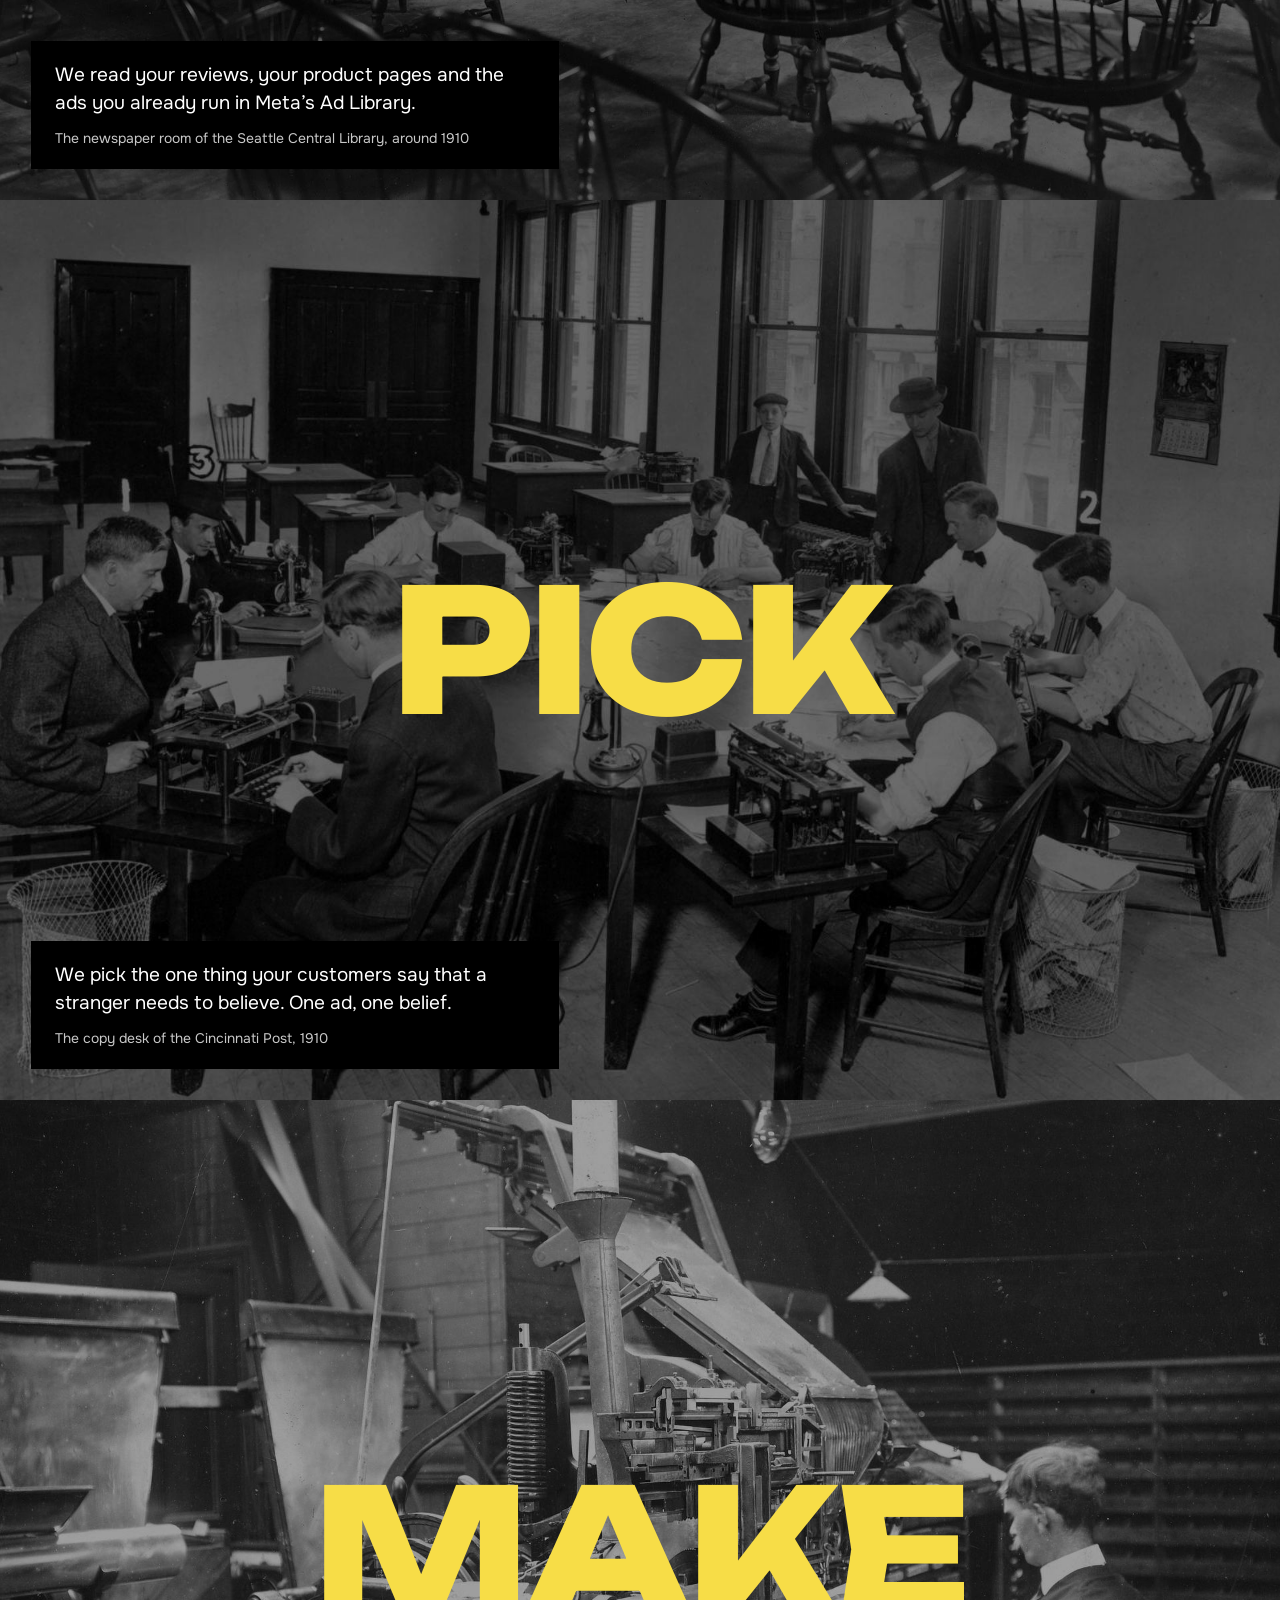
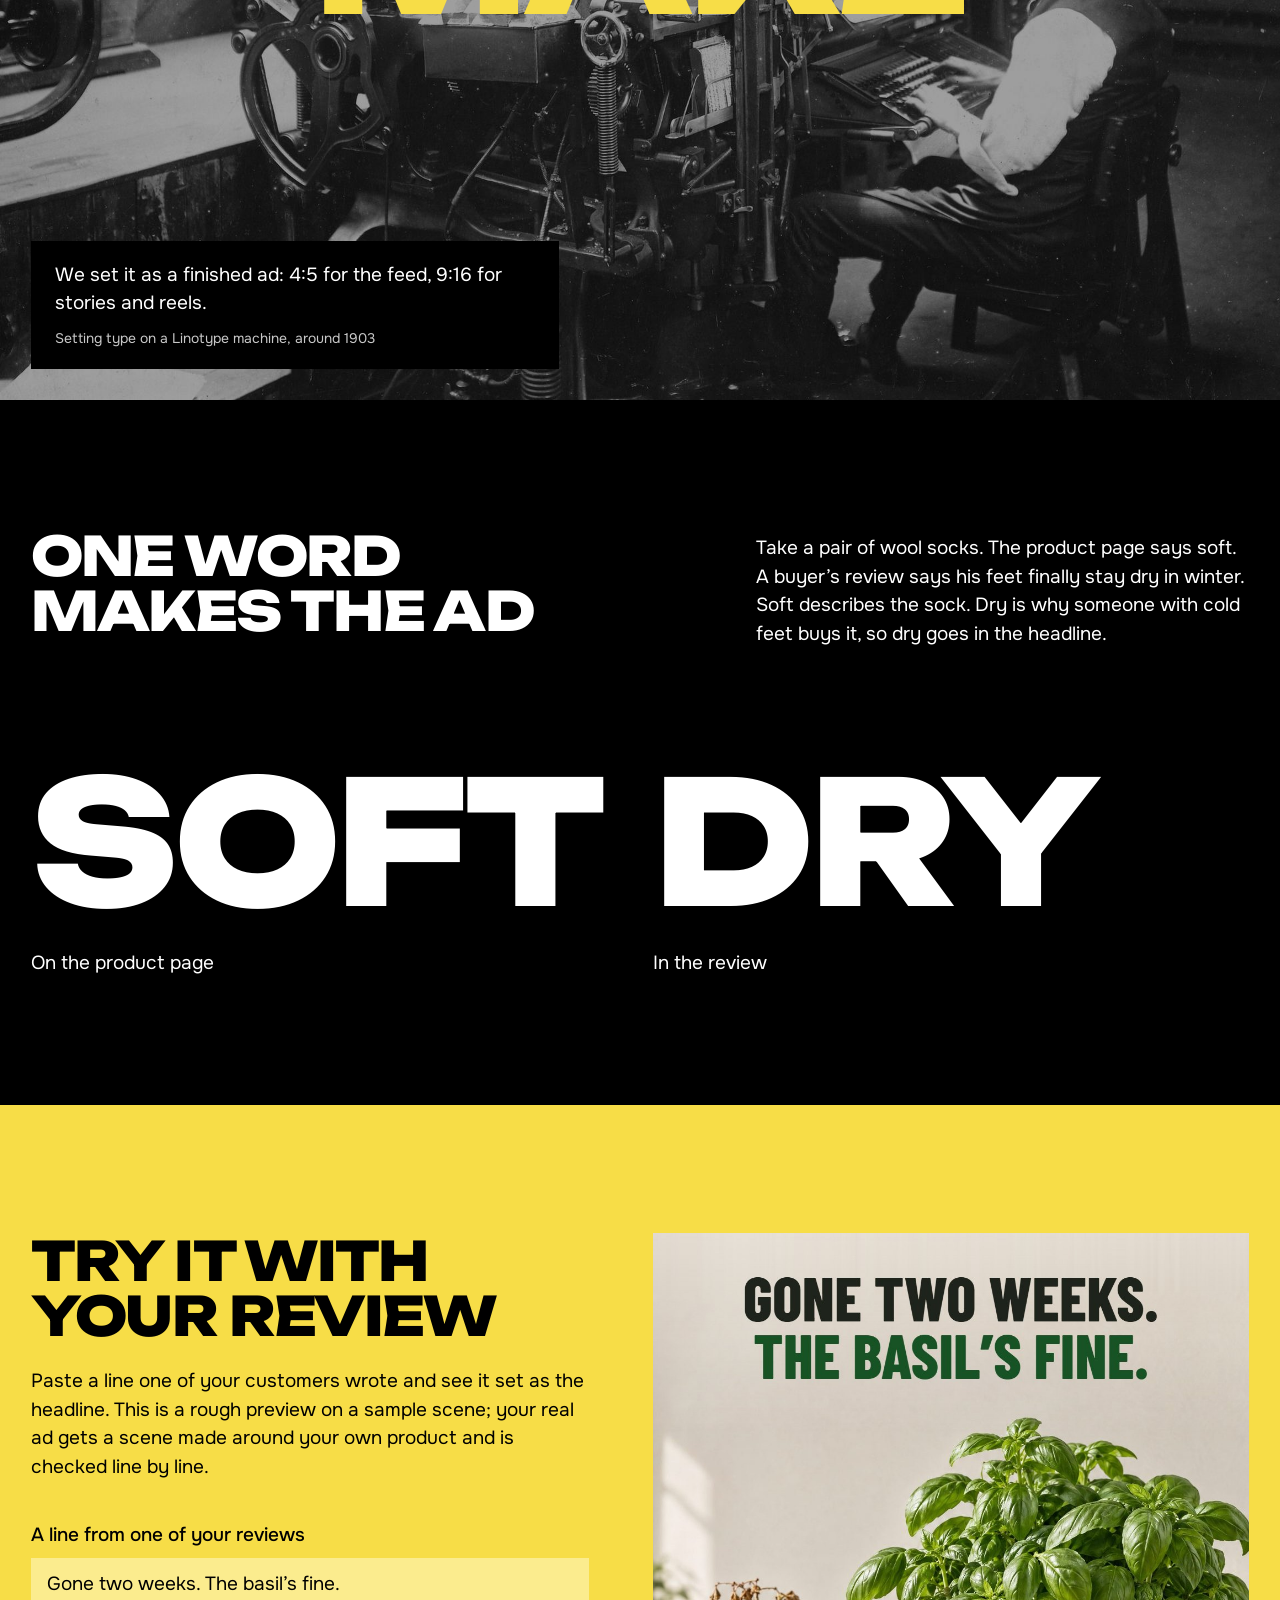
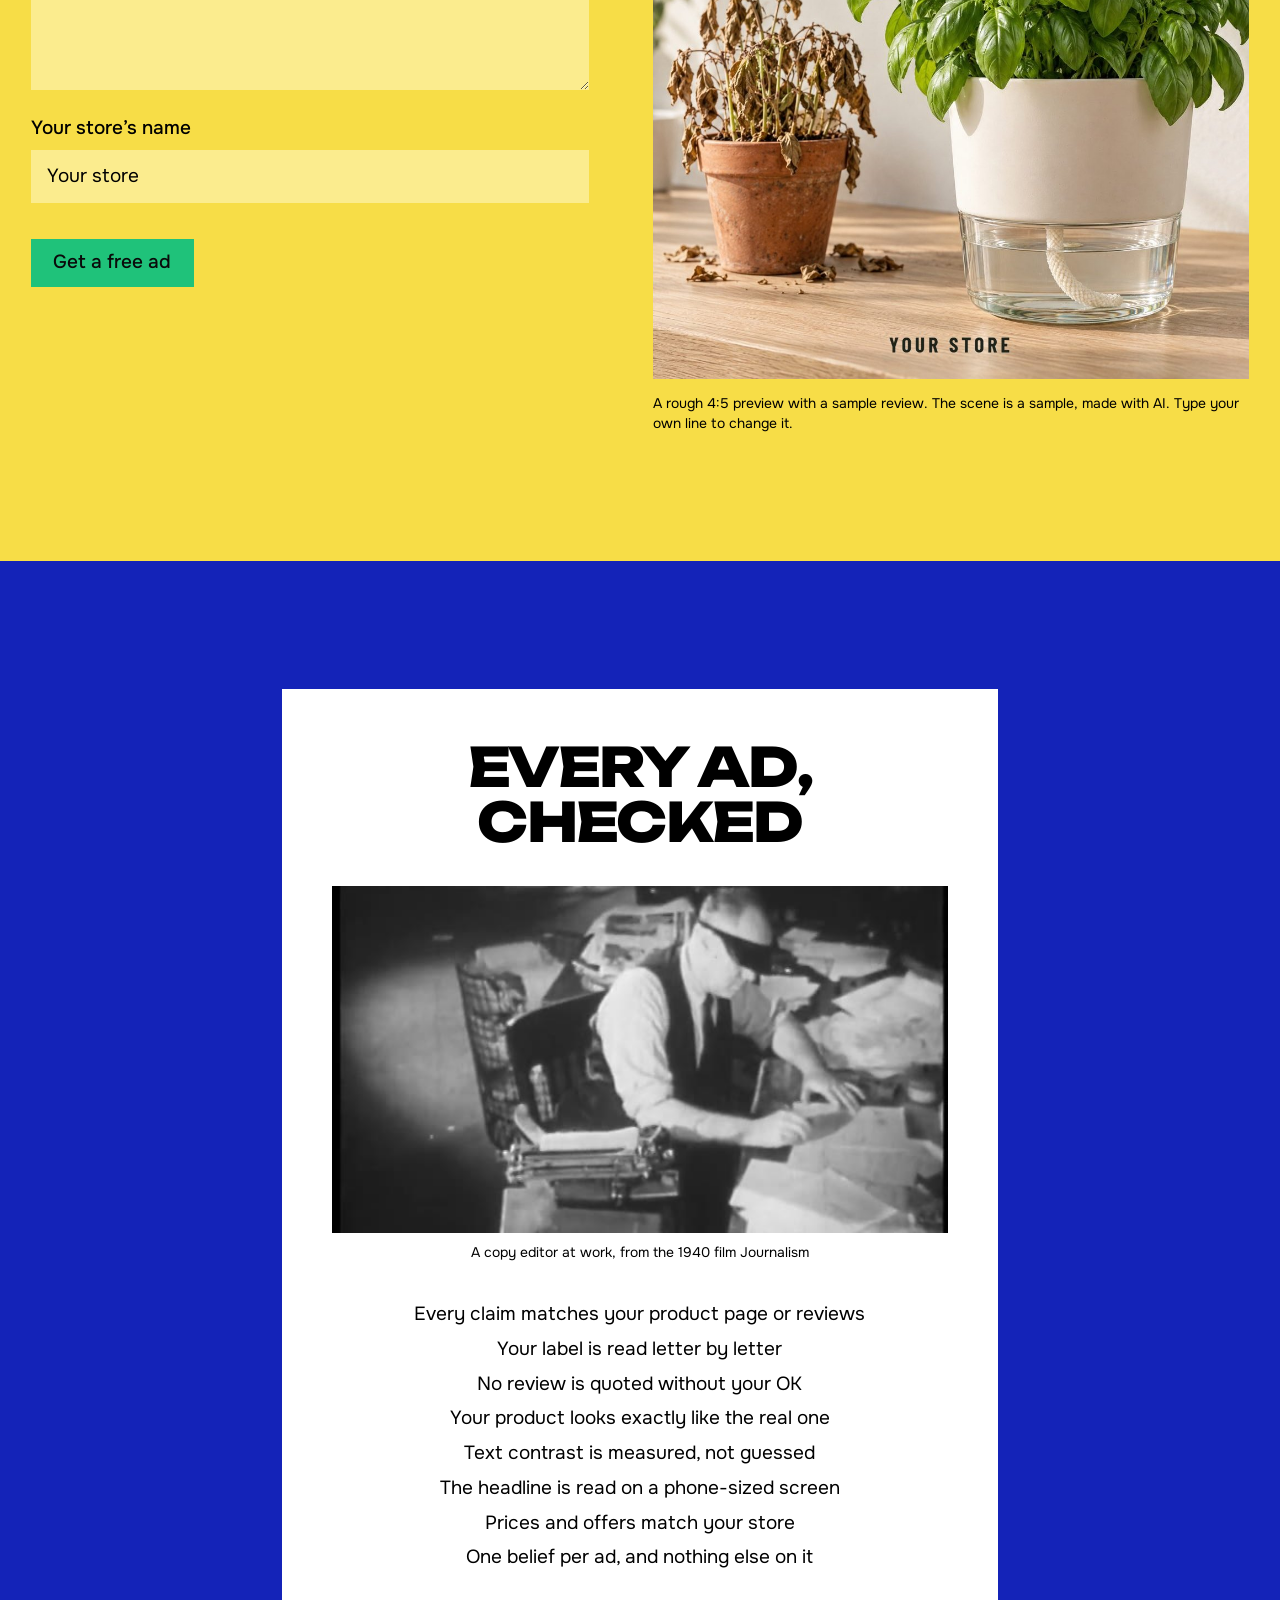
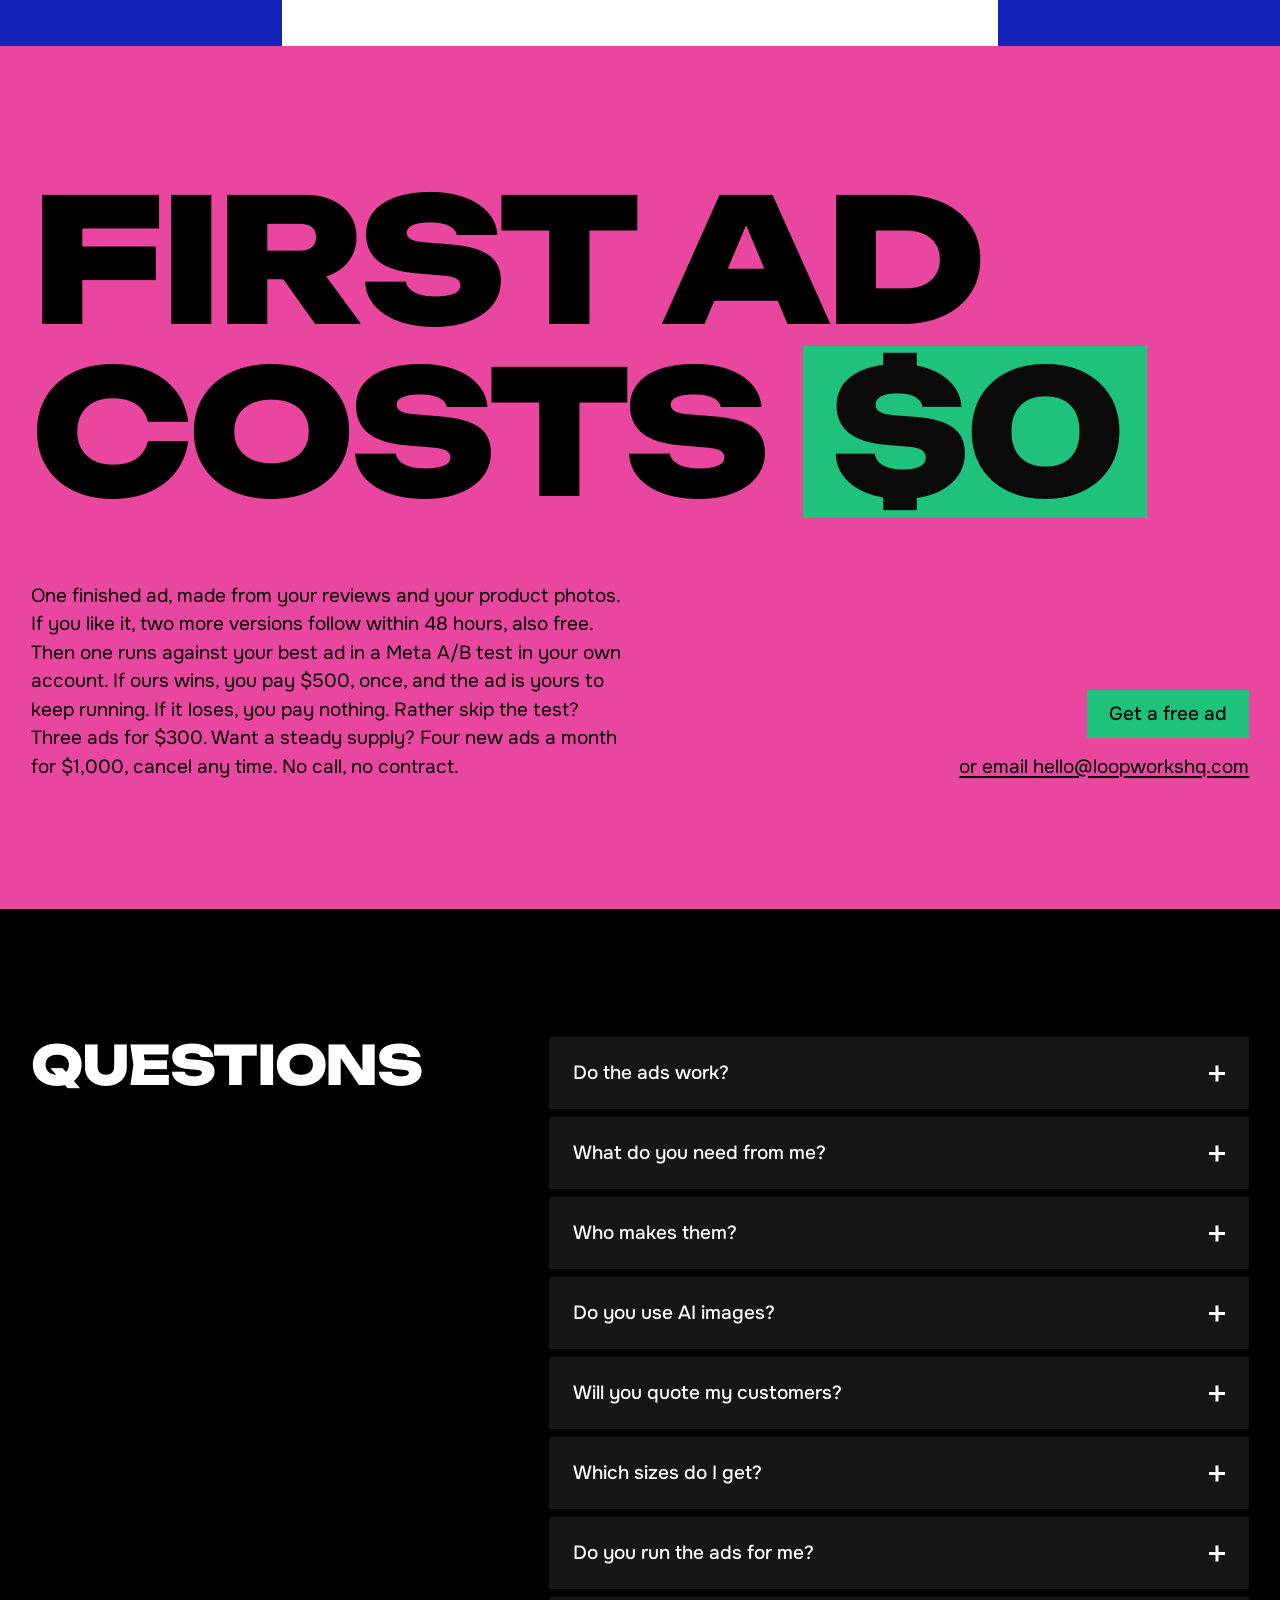
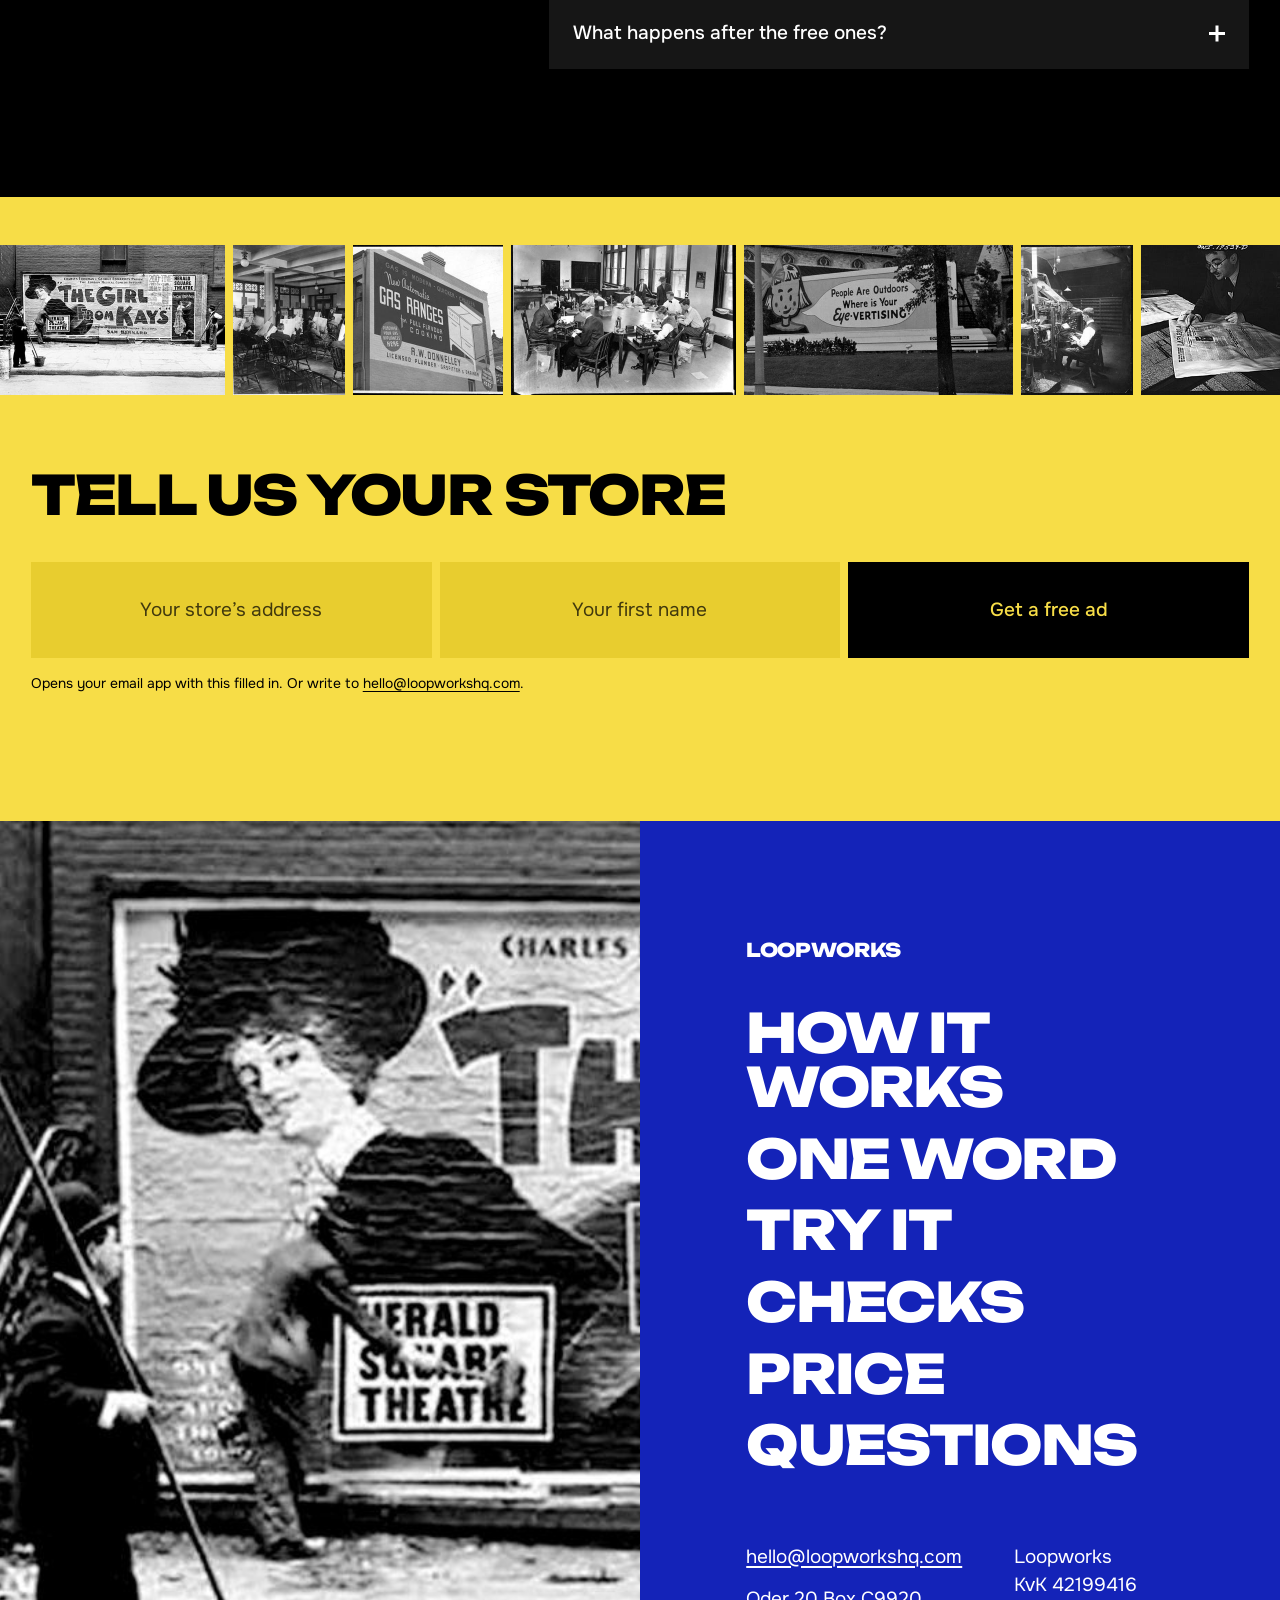
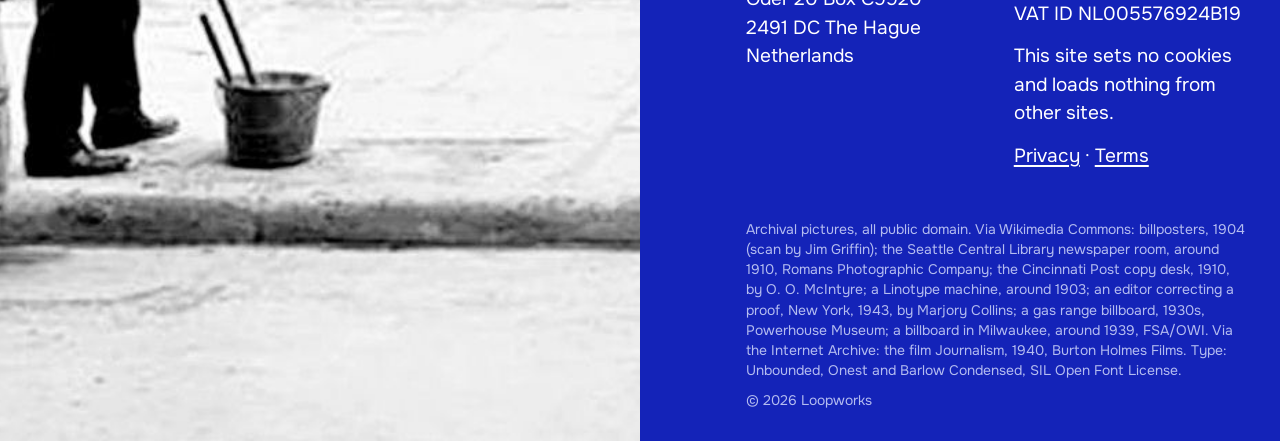
==== commit 0f198c89: "Add files via upload" ====
--- a/index.html
+++ b/index.html
@@ -1,262 +1,262 @@
-<!doctype html>
-<html lang="en">
-<head>
-<meta charset="utf-8">
-<meta name="viewport" content="width=device-width, initial-scale=1">
-<meta name="format-detection" content="telephone=no, date=no, address=no, email=no">
-<title>Loopworks: static ads that say why people buy</title>
-<meta name="description" content="Loopworks makes static Facebook and Instagram ads for online stores. We find why people buy in your reviews and put it in one picture. Your first ad is free.">
-<meta name="theme-color" content="#1423b8">
-<meta property="og:title" content="Loopworks: static ads that say why people buy">
-<meta property="og:description" content="Static Facebook and Instagram ads for online stores. We find why people buy in your reviews and put it in one picture. Your first ad is free.">
-<meta property="og:type" content="website">
-<meta property="og:url" content="https://loopworkshq.com/">
-<link rel="icon" href="assets/img/icon.svg" type="image/svg+xml">
-<link rel="preload" href="assets/fonts/unbounded-800-latin.woff2" as="font" type="font/woff2" crossorigin>
-<link rel="stylesheet" href="assets/css/site.css">
-<script>document.documentElement.classList.add('js')</script>
-</head>
-<body>
-
-<header class="top">
-  <a class="wordmark" href="#top" aria-label="Loopworks, back to the top">Loopworks</a>
-  <a class="button" href="mailto:hello@loopworkshq.com?subject=Free%20ad%20for%20my%20store&amp;body=Hi%20Loopworks%2C%0A%0AI%E2%80%99d%20like%20a%20free%20ad.%20My%20store%3A%20" data-mail="default">Get a free ad</a>
-</header>
-
-<main id="top">
-
-  <section class="hero" data-ink="#ffffff" aria-labelledby="hero-title">
-    <h1 id="hero-title" class="hero-title"><span class="l1">Ads that</span> <span class="l2">say why</span></h1>
-    <p class="hero-line">Loopworks makes static Facebook and Instagram ads for online stores. We find why people buy in your reviews and put it in one picture. Your first ad is free.</p>
-    <figure class="hero-photo">
-      <img src="assets/img/hero-billposters.jpg" width="1400" height="942" alt="Three men pasting a theatre poster onto a brick wall, 1904." fetchpriority="high">
-      <figcaption class="small">Billposters at work, 1904</figcaption>
-    </figure>
-  </section>
-
-  <div id="how" class="panels">
-    <section class="panel" data-ink="#ffffff" aria-labelledby="verb-read">
-      <picture>
-        <source media="(min-width: 48em)" srcset="assets/img/read-wide.jpg" width="2400" height="1349">
-        <img src="assets/img/read-tall.jpg" width="1079" height="1920" alt="Rows of men in wooden chairs reading newspapers in a library reading room, Seattle, around 1910." loading="lazy">
-      </picture>
-      <div class="verb-wrap"><h2 id="verb-read" class="verb">Read</h2></div>
-      <div class="panel-note" data-reveal>
-        <p>We read your reviews, your product pages and the ads you already run in Meta’s Ad Library.</p>
-        <p class="small">The newspaper room of the Seattle Central Library, around 1910</p>
-      </div>
-    </section>
-    <section class="panel" data-ink="#ffffff" aria-labelledby="verb-pick">
-      <picture>
-        <source media="(min-width: 48em)" srcset="assets/img/pick-wide.jpg" width="1993" height="1121">
-        <img src="assets/img/pick-tall.jpg" width="887" height="1578" alt="Editors at a round table with typewriters choosing headlines, the Cincinnati Post, 1910." loading="lazy">
-      </picture>
-      <div class="verb-wrap"><h2 id="verb-pick" class="verb">Pick</h2></div>
-      <div class="panel-note" data-reveal>
-        <p>We pick the one thing your customers say that a stranger needs to believe. One ad, one belief.</p>
-        <p class="small">The copy desk of the Cincinnati Post, 1910</p>
-      </div>
-    </section>
-    <section class="panel" data-ink="#ffffff" aria-labelledby="verb-make">
-      <picture>
-        <source media="(min-width: 48em)" srcset="assets/img/make-wide.jpg" width="2400" height="1350">
-        <img src="assets/img/make-tall.jpg" width="1079" height="1920" alt="A man at a Linotype machine setting lines of type, around 1903." loading="lazy">
-      </picture>
-      <div class="verb-wrap"><h2 id="verb-make" class="verb">Make</h2></div>
-      <div class="panel-note" data-reveal>
-        <p>We set it as a finished ad: 4:5 for the feed, 9:16 for stories and reels.</p>
-        <p class="small">Setting type on a Linotype machine, around 1903</p>
-      </div>
-    </section>
-  </div>
-
-  <section id="word" class="showcase" data-ink="#ffffff" aria-labelledby="word-title">
-    <div class="show-head">
-      <h2 id="word-title" class="head" data-reveal>One word makes the ad</h2>
-      <p data-reveal style="--i:1">Take a pair of wool socks. The product page says soft. A buyer’s review says his feet finally stay dry in winter. Soft describes the sock. Dry is why someone with cold feet buys it, so dry goes in the headline.</p>
-    </div>
-    <div class="specimens">
-      <figure class="specimen" data-reveal style="--i:2">
-        <p class="word">Soft</p>
-        <figcaption>On the product page</figcaption>
-      </figure>
-      <figure class="specimen" data-reveal style="--i:3">
-        <p class="word">Dry</p>
-        <figcaption>In the review</figcaption>
-      </figure>
-    </div>
-  </section>
-
-  <section id="try" class="try" data-ink="#000000" aria-labelledby="try-title">
-    <div class="try-copy">
-      <h2 id="try-title" class="head" data-reveal>Try it with your review</h2>
-      <p data-reveal style="--i:1">Paste a line one of your customers wrote and see it set as the headline. This is a rough preview on a sample scene; your real ad gets a scene made around your own product and is checked line by line.</p>
-      <div class="try-form" data-reveal style="--i:2">
-        <label class="try-label" for="try-review">A line from one of your reviews</label>
-        <textarea id="try-review" class="field" rows="4" maxlength="160">Gone two weeks. The basil’s fine.</textarea>
-        <label class="try-label" for="try-store">Your store’s name</label>
-        <input id="try-store" class="field" type="text" maxlength="40" value="Your store" autocomplete="organization">
-        <a class="button" id="try-send" href="mailto:hello@loopworkshq.com?subject=Free%20ad%20for%20my%20store" data-mail="try">Get a free ad</a>
-      </div>
-    </div>
-    <figure class="try-preview" data-reveal style="--i:3">
-      <img id="ad-img" class="ad-img" src="assets/img/ad-sample.jpg" width="1080" height="1350" alt="Preview ad for Your store: the headline “Gone two weeks. The basil’s fine.” over the sample scene, a picture made with AI of a lush basil plant in a self-watering pot next to a dead one in a clay pot." loading="lazy">
-      <figcaption class="small" id="ad-note" aria-live="polite">A rough 4:5 preview with a sample review. The scene is a sample, made with AI. Type your own line to change it.</figcaption>
-    </figure>
-  </section>
-
-  <section id="checks" class="checks" data-ink="#ffffff" aria-labelledby="checks-title">
-    <div class="card" data-reveal>
-      <h2 id="checks-title" class="head">Every ad, checked</h2>
-      <figure class="card-photo">
-        <video class="card-video" width="640" height="360" muted loop playsinline preload="none" poster="assets/img/copy-editor-1940.jpg" aria-label="A copy editor in a green eyeshade typing at his desk, from the 1940 film Journalism.">
-          <source src="assets/video/copy-editor-1940.mp4" type="video/mp4">
-        </video>
-        <figcaption class="small">A copy editor at work, from the 1940 film Journalism</figcaption>
-      </figure>
-      <ul class="check-list">
-        <li>Every claim matches your product page or reviews</li>
-        <li>Your label is read letter by letter</li>
-        <li>No review is quoted without your OK</li>
-        <li>Your product looks exactly like the real one</li>
-        <li>Text contrast is measured, not guessed</li>
-        <li>The headline is read on a phone-sized screen</li>
-        <li>Prices and offers match your store</li>
-        <li>One belief per ad, and nothing else on it</li>
-      </ul>
-    </div>
-  </section>
-
-  <section id="price" class="price" data-ink="#000000" aria-labelledby="price-title">
-    <h2 id="price-title" class="price-line" data-reveal><span class="pl">First ad</span> <span class="pl">costs <span class="chip">$0</span></span></h2>
-    <div class="price-row">
-      <p data-reveal style="--i:1">One finished ad, made from your reviews and your product photos. If you like it, two more versions follow within 48&nbsp;hours, also free. After that you only pay for an ad that beats your best one. No call, no contract.</p>
-      <div class="price-act" data-reveal style="--i:2">
-        <a class="button button-ink" href="mailto:hello@loopworkshq.com?subject=Free%20ad%20for%20my%20store" data-mail="default">Get a free ad</a>
-        <a class="link-plain" href="mailto:hello@loopworkshq.com">or email hello@loopworkshq.com</a>
-      </div>
-    </div>
-  </section>
-
-  <section id="questions" class="faq" data-ink="#ffffff" aria-labelledby="faq-title">
-    <h2 id="faq-title" class="head faq-head">Questions</h2>
-    <div class="faq-list">
-      <details name="faq" data-reveal>
-        <summary><span>Do the ads work?</span><span class="plus" aria-hidden="true"></span></summary>
-        <p>We can’t promise that before an ad has run. Only a test in your own ad account shows what sells. That’s why the first ones are free, and why after that you only pay for an ad that beats your best one.</p>
-      </details>
-      <details name="faq" data-reveal style="--i:1">
-        <summary><span>What do you need from me?</span><span class="plus" aria-hidden="true"></span></summary>
-        <p>Only your store’s address. We take the rest from your site, your reviews and the ads you already run.</p>
-      </details>
-      <details name="faq" data-reveal style="--i:2">
-        <summary><span>Who makes them?</span><span class="plus" aria-hidden="true"></span></summary>
-        <p>Loopworks is a small studio in the Netherlands, run by Efe Gevher. We research, write and design every ad, use AI tools where they help, and check each one before you see it.</p>
-      </details>
-      <details name="faq" data-reveal style="--i:3">
-        <summary><span>Do you use AI images?</span><span class="plus" aria-hidden="true"></span></summary>
-        <p>Yes, often for the whole picture, your product included. We draw it from your own product photos, check your label letter by letter, and nothing runs without your OK.</p>
-      </details>
-      <details name="faq" data-reveal>
-        <summary><span>Will you quote my customers?</span><span class="plus" aria-hidden="true"></span></summary>
-        <p>Only with your permission. You confirm that a review can be used before any ad with it runs.</p>
-      </details>
-      <details name="faq" data-reveal style="--i:1">
-        <summary><span>Which sizes do I get?</span><span class="plus" aria-hidden="true"></span></summary>
-        <p>4:5 (1080&nbsp;×&nbsp;1350) for the feed and 9:16 (1080&nbsp;×&nbsp;1920) for stories and reels.</p>
-      </details>
-      <details name="faq" data-reveal style="--i:2">
-        <summary><span>Do you run the ads for me?</span><span class="plus" aria-hidden="true"></span></summary>
-        <p>No. You run them in your own Meta ads account, so the budget and the results stay yours.</p>
-      </details>
-      <details name="faq" data-reveal style="--i:3">
-        <summary><span>What happens after the free ones?</span><span class="plus" aria-hidden="true"></span></summary>
-        <p>You only pay for an ad that beats your best one in a Meta A/B test in your own ad account. If it doesn’t win, you pay us nothing. The test runs on your normal ad budget.</p>
-      </details>
-    </div>
-  </section>
-
-  <section id="contact" class="contact" data-ink="#000000" aria-labelledby="contact-title">
-    <div class="strip">
-      <div class="strip-track">
-        <img src="assets/img/strip-01.jpg" width="450" height="300" alt="Billposters beside a fresh theatre poster, 1904." loading="lazy">
-        <img src="assets/img/strip-02.jpg" width="224" height="300" alt="Men reading newspapers in a library reading room, Seattle, around 1910." loading="lazy">
-        <img src="assets/img/strip-03.jpg" width="300" height="300" alt="A painted wall advertisement for gas ranges, 1930s." loading="lazy">
-        <img src="assets/img/strip-04.jpg" width="450" height="300" alt="Editors at the Cincinnati Post copy desk, 1910." loading="lazy">
-        <img src="assets/img/strip-05.jpg" width="538" height="300" alt="A billboard advertising billboards, Milwaukee, around 1939." loading="lazy">
-        <img src="assets/img/strip-06.jpg" width="224" height="300" alt="A Linotype operator at his keyboard, around 1903." loading="lazy">
-        <img src="assets/img/strip-07.jpg" width="300" height="300" alt="An editor correcting a proof, New York, 1943." loading="lazy">
-        <img src="assets/img/strip-08.jpg" width="450" height="300" alt="Newspaper readers in wooden chairs, Seattle, around 1910." loading="lazy">
-        <img src="assets/img/strip-09.jpg" width="224" height="300" alt="The side of a building painted with an advertisement, 1930s." loading="lazy">
-        <img src="assets/img/strip-10.jpg" width="224" height="300" alt="A billposter with his long brush and bucket, 1904." loading="lazy">
-        <img src="assets/img/strip-11.jpg" width="300" height="300" alt="Typewriters on the copy desk, 1910." loading="lazy">
-        <img src="assets/img/strip-12.jpg" width="450" height="300" alt="Linotype machines, around 1903." loading="lazy">
-        <img src="assets/img/strip-01.jpg" width="450" height="300" alt="" aria-hidden="true" loading="lazy">
-        <img src="assets/img/strip-02.jpg" width="224" height="300" alt="" aria-hidden="true" loading="lazy">
-        <img src="assets/img/strip-03.jpg" width="300" height="300" alt="" aria-hidden="true" loading="lazy">
-        <img src="assets/img/strip-04.jpg" width="450" height="300" alt="" aria-hidden="true" loading="lazy">
-        <img src="assets/img/strip-05.jpg" width="538" height="300" alt="" aria-hidden="true" loading="lazy">
-        <img src="assets/img/strip-06.jpg" width="224" height="300" alt="" aria-hidden="true" loading="lazy">
-        <img src="assets/img/strip-07.jpg" width="300" height="300" alt="" aria-hidden="true" loading="lazy">
-        <img src="assets/img/strip-08.jpg" width="450" height="300" alt="" aria-hidden="true" loading="lazy">
-        <img src="assets/img/strip-09.jpg" width="224" height="300" alt="" aria-hidden="true" loading="lazy">
-        <img src="assets/img/strip-10.jpg" width="224" height="300" alt="" aria-hidden="true" loading="lazy">
-        <img src="assets/img/strip-11.jpg" width="300" height="300" alt="" aria-hidden="true" loading="lazy">
-        <img src="assets/img/strip-12.jpg" width="450" height="300" alt="" aria-hidden="true" loading="lazy">
-      </div>
-    </div>
-    <div class="contact-body">
-      <h2 id="contact-title" class="head" data-reveal>Tell us your store</h2>
-      <form class="bar" id="contact-form" action="mailto:hello@loopworkshq.com" method="post" enctype="text/plain" data-reveal style="--i:1">
-        <label class="cell">
-          <span class="sr-only">Your store’s address</span>
-          <input name="store" type="text" inputmode="url" placeholder="Your store’s address" autocomplete="url" required>
-        </label>
-        <label class="cell">
-          <span class="sr-only">Your first name</span>
-          <input name="first" type="text" placeholder="Your first name" autocomplete="given-name">
-        </label>
-        <button class="cell submit" type="submit">Get a free ad</button>
-      </form>
-      <p class="small bar-notes" data-reveal style="--i:2">Opens your email app with this filled in. Or write to <a class="link-plain" href="mailto:hello@loopworkshq.com">hello@loopworkshq.com</a>.</p>
-    </div>
-  </section>
-
-</main>
-
-<footer class="foot" data-ink="#ffffff">
-  <div class="foot-photo">
-    <img src="assets/img/close-billposter.jpg" width="704" height="886" alt="A billposter with his long brush beside a freshly pasted poster, 1904." loading="lazy">
-  </div>
-  <div class="foot-side">
-    <p class="wordmark foot-mark">Loopworks</p>
-    <nav aria-label="Sections">
-      <ul class="foot-menu">
-        <li><a href="#how">How it works</a></li>
-        <li><a href="#word">One word</a></li>
-        <li><a href="#try">Try it</a></li>
-        <li><a href="#checks">Checks</a></li>
-        <li><a href="#price">Price</a></li>
-        <li><a href="#questions">Questions</a></li>
-      </ul>
-    </nav>
-    <div class="foot-blocks">
-      <div>
-        <p><a class="link-plain" href="mailto:hello@loopworkshq.com">hello@loopworkshq.com</a></p>
-        <p>Oder 20 Box C9920<br>2491 DC The Hague<br>Netherlands</p>
-      </div>
-      <div>
-        <p>Loopworks<br>KvK 42199416<br>VAT ID NL005576924B19</p>
-        <p>This site sets no cookies and loads nothing from other sites.</p>
-        <p><a class="link-plain" href="privacy.html">Privacy</a> · <a class="link-plain" href="terms.html">Terms</a></p>
-      </div>
-    </div>
-    <p class="small foot-credits">Archival pictures, all public domain. Via Wikimedia Commons: billposters, 1904 (scan by Jim Griffin); the Seattle Central Library newspaper room, around 1910, Romans Photographic Company; the Cincinnati Post copy desk, 1910, by O. O. McIntyre; a Linotype machine, around 1903; an editor correcting a proof, New York, 1943, by Marjory Collins; a gas range billboard, 1930s, Powerhouse Museum; a billboard in Milwaukee, around 1939, FSA/OWI. Via the Internet Archive: the film Journalism, 1940, Burton Holmes Films. Type: Unbounded, Onest and Barlow Condensed, SIL Open Font License.</p>
-    <p class="small">© 2026 Loopworks</p>
-  </div>
-</footer>
-
-<script src="assets/js/ad.js" defer></script>
-<script src="assets/js/site.js" defer></script>
-</body>
-</html>
+<!doctype html>
+<html lang="en">
+<head>
+<meta charset="utf-8">
+<meta name="viewport" content="width=device-width, initial-scale=1">
+<meta name="format-detection" content="telephone=no, date=no, address=no, email=no">
+<title>Loopworks: static ads that say why people buy</title>
+<meta name="description" content="Loopworks makes static Facebook and Instagram ads for online stores. We find why people buy in your reviews and put it in one picture. Your first ad is free, and you only pay for ads that win.">
+<meta name="theme-color" content="#1423b8">
+<meta property="og:title" content="Loopworks: static ads that say why people buy">
+<meta property="og:description" content="Static Facebook and Instagram ads for online stores. We find why people buy in your reviews and put it in one picture. Your first ad is free, and you only pay for ads that win.">
+<meta property="og:type" content="website">
+<meta property="og:url" content="https://loopworkshq.com/">
+<link rel="icon" href="assets/img/icon.svg" type="image/svg+xml">
+<link rel="preload" href="assets/fonts/unbounded-800-latin.woff2" as="font" type="font/woff2" crossorigin>
+<link rel="stylesheet" href="assets/css/site.css">
+<script>document.documentElement.classList.add('js')</script>
+</head>
+<body>
+
+<header class="top">
+  <a class="wordmark" href="#top" aria-label="Loopworks, back to the top">Loopworks</a>
+  <a class="button" href="mailto:hello@loopworkshq.com?subject=Free%20ad%20for%20my%20store&amp;body=Hi%20Loopworks%2C%0A%0AI%E2%80%99d%20like%20a%20free%20ad.%20My%20store%3A%20" data-mail="default">Get a free ad</a>
+</header>
+
+<main id="top">
+
+  <section class="hero" data-ink="#ffffff" aria-labelledby="hero-title">
+    <h1 id="hero-title" class="hero-title"><span class="l1">Ads that</span> <span class="l2">say why</span></h1>
+    <p class="hero-line">Loopworks makes static Facebook and Instagram ads for online stores. We find why people buy in your reviews and put it in one picture. Your first ad is free, and you only pay for ads that win.</p>
+    <figure class="hero-photo">
+      <img src="assets/img/hero-billposters.jpg" width="1400" height="942" alt="Three men pasting a theatre poster onto a brick wall, 1904." fetchpriority="high">
+      <figcaption class="small">Billposters at work, 1904</figcaption>
+    </figure>
+  </section>
+
+  <div id="how" class="panels">
+    <section class="panel" data-ink="#ffffff" aria-labelledby="verb-read">
+      <picture>
+        <source media="(min-width: 48em)" srcset="assets/img/read-wide.jpg" width="2400" height="1349">
+        <img src="assets/img/read-tall.jpg" width="1079" height="1920" alt="Rows of men in wooden chairs reading newspapers in a library reading room, Seattle, around 1910." loading="lazy">
+      </picture>
+      <div class="verb-wrap"><h2 id="verb-read" class="verb">Read</h2></div>
+      <div class="panel-note" data-reveal>
+        <p>We read your reviews, your product pages and the ads you already run in Meta’s Ad Library.</p>
+        <p class="small">The newspaper room of the Seattle Central Library, around 1910</p>
+      </div>
+    </section>
+    <section class="panel" data-ink="#ffffff" aria-labelledby="verb-pick">
+      <picture>
+        <source media="(min-width: 48em)" srcset="assets/img/pick-wide.jpg" width="1993" height="1121">
+        <img src="assets/img/pick-tall.jpg" width="887" height="1578" alt="Editors at a round table with typewriters choosing headlines, the Cincinnati Post, 1910." loading="lazy">
+      </picture>
+      <div class="verb-wrap"><h2 id="verb-pick" class="verb">Pick</h2></div>
+      <div class="panel-note" data-reveal>
+        <p>We pick the one thing your customers say that a stranger needs to believe. One ad, one belief.</p>
+        <p class="small">The copy desk of the Cincinnati Post, 1910</p>
+      </div>
+    </section>
+    <section class="panel" data-ink="#ffffff" aria-labelledby="verb-make">
+      <picture>
+        <source media="(min-width: 48em)" srcset="assets/img/make-wide.jpg" width="2400" height="1350">
+        <img src="assets/img/make-tall.jpg" width="1079" height="1920" alt="A man at a Linotype machine setting lines of type, around 1903." loading="lazy">
+      </picture>
+      <div class="verb-wrap"><h2 id="verb-make" class="verb">Make</h2></div>
+      <div class="panel-note" data-reveal>
+        <p>We set it as a finished ad: 4:5 for the feed, 9:16 for stories and reels.</p>
+        <p class="small">Setting type on a Linotype machine, around 1903</p>
+      </div>
+    </section>
+  </div>
+
+  <section id="word" class="showcase" data-ink="#ffffff" aria-labelledby="word-title">
+    <div class="show-head">
+      <h2 id="word-title" class="head" data-reveal>One word makes the ad</h2>
+      <p data-reveal style="--i:1">Take a pair of wool socks. The product page says soft. A buyer’s review says his feet finally stay dry in winter. Soft describes the sock. Dry is why someone with cold feet buys it, so dry goes in the headline.</p>
+    </div>
+    <div class="specimens">
+      <figure class="specimen" data-reveal style="--i:2">
+        <p class="word">Soft</p>
+        <figcaption>On the product page</figcaption>
+      </figure>
+      <figure class="specimen" data-reveal style="--i:3">
+        <p class="word">Dry</p>
+        <figcaption>In the review</figcaption>
+      </figure>
+    </div>
+  </section>
+
+  <section id="try" class="try" data-ink="#000000" aria-labelledby="try-title">
+    <div class="try-copy">
+      <h2 id="try-title" class="head" data-reveal>Try it with your review</h2>
+      <p data-reveal style="--i:1">Paste a line one of your customers wrote and see it set as the headline. This is a rough preview on a sample scene; your real ad gets a scene made around your own product and is checked line by line.</p>
+      <div class="try-form" data-reveal style="--i:2">
+        <label class="try-label" for="try-review">A line from one of your reviews</label>
+        <textarea id="try-review" class="field" rows="4" maxlength="160">Gone two weeks. The basil’s fine.</textarea>
+        <label class="try-label" for="try-store">Your store’s name</label>
+        <input id="try-store" class="field" type="text" maxlength="40" value="Your store" autocomplete="organization">
+        <a class="button" id="try-send" href="mailto:hello@loopworkshq.com?subject=Free%20ad%20for%20my%20store" data-mail="try">Get a free ad</a>
+      </div>
+    </div>
+    <figure class="try-preview" data-reveal style="--i:3">
+      <img id="ad-img" class="ad-img" src="assets/img/ad-sample.jpg" width="1080" height="1350" alt="Preview ad for Your store: the headline “Gone two weeks. The basil’s fine.” over the sample scene, a picture made with AI of a lush basil plant in a self-watering pot next to a dead one in a clay pot." loading="lazy">
+      <figcaption class="small" id="ad-note" aria-live="polite">A rough 4:5 preview with a sample review. The scene is a sample, made with AI. Type your own line to change it.</figcaption>
+    </figure>
+  </section>
+
+  <section id="checks" class="checks" data-ink="#ffffff" aria-labelledby="checks-title">
+    <div class="card" data-reveal>
+      <h2 id="checks-title" class="head">Every ad, checked</h2>
+      <figure class="card-photo">
+        <video class="card-video" width="640" height="360" muted loop playsinline preload="none" poster="assets/img/copy-editor-1940.jpg" aria-label="A copy editor in a green eyeshade typing at his desk, from the 1940 film Journalism.">
+          <source src="assets/video/copy-editor-1940.mp4" type="video/mp4">
+        </video>
+        <figcaption class="small">A copy editor at work, from the 1940 film Journalism</figcaption>
+      </figure>
+      <ul class="check-list">
+        <li>Every claim matches your product page or reviews</li>
+        <li>Your label is read letter by letter</li>
+        <li>No review is quoted without your OK</li>
+        <li>Your product looks exactly like the real one</li>
+        <li>Text contrast is measured, not guessed</li>
+        <li>The headline is read on a phone-sized screen</li>
+        <li>Prices and offers match your store</li>
+        <li>One belief per ad, and nothing else on it</li>
+      </ul>
+    </div>
+  </section>
+
+  <section id="price" class="price" data-ink="#000000" aria-labelledby="price-title">
+    <h2 id="price-title" class="price-line" data-reveal><span class="pl">First ad</span> <span class="pl">costs <span class="chip">$0</span></span></h2>
+    <div class="price-row">
+      <p data-reveal style="--i:1">One finished ad, made from your reviews and your product photos. If you like it, two more versions follow within 48&nbsp;hours, also free. Then one runs against your best ad in a Meta A/B test in your own account. If ours wins, you pay $500, once, and the ad is yours to keep running. If it loses, you pay nothing. Rather skip the test? Three ads for $300. Want a steady supply? Four new ads a month for $1,000, cancel any time. No call, no contract.</p>
+      <div class="price-act" data-reveal style="--i:2">
+        <a class="button button-ink" href="mailto:hello@loopworkshq.com?subject=Free%20ad%20for%20my%20store" data-mail="default">Get a free ad</a>
+        <a class="link-plain" href="mailto:hello@loopworkshq.com">or email hello@loopworkshq.com</a>
+      </div>
+    </div>
+  </section>
+
+  <section id="questions" class="faq" data-ink="#ffffff" aria-labelledby="faq-title">
+    <h2 id="faq-title" class="head faq-head">Questions</h2>
+    <div class="faq-list">
+      <details name="faq" data-reveal>
+        <summary><span>Do the ads work?</span><span class="plus" aria-hidden="true"></span></summary>
+        <p>We can’t promise that before an ad has run. Only a test in your own ad account shows what sells. That’s why the first ones are free, and why after that you only pay for an ad that beats your best one.</p>
+      </details>
+      <details name="faq" data-reveal style="--i:1">
+        <summary><span>What do you need from me?</span><span class="plus" aria-hidden="true"></span></summary>
+        <p>Only your store’s address. We take the rest from your site, your reviews and the ads you already run.</p>
+      </details>
+      <details name="faq" data-reveal style="--i:2">
+        <summary><span>Who makes them?</span><span class="plus" aria-hidden="true"></span></summary>
+        <p>Loopworks is a small studio in the Netherlands, run by Efe Gevher. We research, write and design every ad, use AI tools where they help, and check each one before you see it.</p>
+      </details>
+      <details name="faq" data-reveal style="--i:3">
+        <summary><span>Do you use AI images?</span><span class="plus" aria-hidden="true"></span></summary>
+        <p>Yes, often for the whole picture, your product included. We draw it from your own product photos, check your label letter by letter, and nothing runs without your OK.</p>
+      </details>
+      <details name="faq" data-reveal>
+        <summary><span>Will you quote my customers?</span><span class="plus" aria-hidden="true"></span></summary>
+        <p>Only with your permission. You confirm that a review can be used before any ad with it runs.</p>
+      </details>
+      <details name="faq" data-reveal style="--i:1">
+        <summary><span>Which sizes do I get?</span><span class="plus" aria-hidden="true"></span></summary>
+        <p>4:5 (1080&nbsp;×&nbsp;1350) for the feed and 9:16 (1080&nbsp;×&nbsp;1920) for stories and reels.</p>
+      </details>
+      <details name="faq" data-reveal style="--i:2">
+        <summary><span>Do you run the ads for me?</span><span class="plus" aria-hidden="true"></span></summary>
+        <p>No. You run them in your own Meta ads account, so the budget and the results stay yours.</p>
+      </details>
+      <details name="faq" data-reveal style="--i:3">
+        <summary><span>What happens after the free ones?</span><span class="plus" aria-hidden="true"></span></summary>
+        <p>You only pay for an ad that beats your best one in a Meta A/B test in your own ad account: $500, once, and then it’s yours. If it doesn’t win, you pay us nothing. The test runs on your normal ad budget.</p>
+      </details>
+    </div>
+  </section>
+
+  <section id="contact" class="contact" data-ink="#000000" aria-labelledby="contact-title">
+    <div class="strip">
+      <div class="strip-track">
+        <img src="assets/img/strip-01.jpg" width="450" height="300" alt="Billposters beside a fresh theatre poster, 1904." loading="lazy">
+        <img src="assets/img/strip-02.jpg" width="224" height="300" alt="Men reading newspapers in a library reading room, Seattle, around 1910." loading="lazy">
+        <img src="assets/img/strip-03.jpg" width="300" height="300" alt="A painted wall advertisement for gas ranges, 1930s." loading="lazy">
+        <img src="assets/img/strip-04.jpg" width="450" height="300" alt="Editors at the Cincinnati Post copy desk, 1910." loading="lazy">
+        <img src="assets/img/strip-05.jpg" width="538" height="300" alt="A billboard advertising billboards, Milwaukee, around 1939." loading="lazy">
+        <img src="assets/img/strip-06.jpg" width="224" height="300" alt="A Linotype operator at his keyboard, around 1903." loading="lazy">
+        <img src="assets/img/strip-07.jpg" width="300" height="300" alt="An editor correcting a proof, New York, 1943." loading="lazy">
+        <img src="assets/img/strip-08.jpg" width="450" height="300" alt="Newspaper readers in wooden chairs, Seattle, around 1910." loading="lazy">
+        <img src="assets/img/strip-09.jpg" width="224" height="300" alt="The side of a building painted with an advertisement, 1930s." loading="lazy">
+        <img src="assets/img/strip-10.jpg" width="224" height="300" alt="A billposter with his long brush and bucket, 1904." loading="lazy">
+        <img src="assets/img/strip-11.jpg" width="300" height="300" alt="Typewriters on the copy desk, 1910." loading="lazy">
+        <img src="assets/img/strip-12.jpg" width="450" height="300" alt="Linotype machines, around 1903." loading="lazy">
+        <img src="assets/img/strip-01.jpg" width="450" height="300" alt="" aria-hidden="true" loading="lazy">
+        <img src="assets/img/strip-02.jpg" width="224" height="300" alt="" aria-hidden="true" loading="lazy">
+        <img src="assets/img/strip-03.jpg" width="300" height="300" alt="" aria-hidden="true" loading="lazy">
+        <img src="assets/img/strip-04.jpg" width="450" height="300" alt="" aria-hidden="true" loading="lazy">
+        <img src="assets/img/strip-05.jpg" width="538" height="300" alt="" aria-hidden="true" loading="lazy">
+        <img src="assets/img/strip-06.jpg" width="224" height="300" alt="" aria-hidden="true" loading="lazy">
+        <img src="assets/img/strip-07.jpg" width="300" height="300" alt="" aria-hidden="true" loading="lazy">
+        <img src="assets/img/strip-08.jpg" width="450" height="300" alt="" aria-hidden="true" loading="lazy">
+        <img src="assets/img/strip-09.jpg" width="224" height="300" alt="" aria-hidden="true" loading="lazy">
+        <img src="assets/img/strip-10.jpg" width="224" height="300" alt="" aria-hidden="true" loading="lazy">
+        <img src="assets/img/strip-11.jpg" width="300" height="300" alt="" aria-hidden="true" loading="lazy">
+        <img src="assets/img/strip-12.jpg" width="450" height="300" alt="" aria-hidden="true" loading="lazy">
+      </div>
+    </div>
+    <div class="contact-body">
+      <h2 id="contact-title" class="head" data-reveal>Tell us your store</h2>
+      <form class="bar" id="contact-form" action="mailto:hello@loopworkshq.com" method="post" enctype="text/plain" data-reveal style="--i:1">
+        <label class="cell">
+          <span class="sr-only">Your store’s address</span>
+          <input name="store" type="text" inputmode="url" placeholder="Your store’s address" autocomplete="url" required>
+        </label>
+        <label class="cell">
+          <span class="sr-only">Your first name</span>
+          <input name="first" type="text" placeholder="Your first name" autocomplete="given-name">
+        </label>
+        <button class="cell submit" type="submit">Get a free ad</button>
+      </form>
+      <p class="small bar-notes" data-reveal style="--i:2">Opens your email app with this filled in. Or write to <a class="link-plain" href="mailto:hello@loopworkshq.com">hello@loopworkshq.com</a>.</p>
+    </div>
+  </section>
+
+</main>
+
+<footer class="foot" data-ink="#ffffff">
+  <div class="foot-photo">
+    <img src="assets/img/close-billposter.jpg" width="704" height="886" alt="A billposter with his long brush beside a freshly pasted poster, 1904." loading="lazy">
+  </div>
+  <div class="foot-side">
+    <p class="wordmark foot-mark">Loopworks</p>
+    <nav aria-label="Sections">
+      <ul class="foot-menu">
+        <li><a href="#how">How it works</a></li>
+        <li><a href="#word">One word</a></li>
+        <li><a href="#try">Try it</a></li>
+        <li><a href="#checks">Checks</a></li>
+        <li><a href="#price">Price</a></li>
+        <li><a href="#questions">Questions</a></li>
+      </ul>
+    </nav>
+    <div class="foot-blocks">
+      <div>
+        <p><a class="link-plain" href="mailto:hello@loopworkshq.com">hello@loopworkshq.com</a></p>
+        <p>Oder 20 Box C9920<br>2491 DC The Hague<br>Netherlands</p>
+      </div>
+      <div>
+        <p>Loopworks<br>KvK 42199416<br>VAT ID NL005576924B19</p>
+        <p>This site sets no cookies and loads nothing from other sites.</p>
+        <p><a class="link-plain" href="privacy.html">Privacy</a> · <a class="link-plain" href="terms.html">Terms</a></p>
+      </div>
+    </div>
+    <p class="small foot-credits">Archival pictures, all public domain. Via Wikimedia Commons: billposters, 1904 (scan by Jim Griffin); the Seattle Central Library newspaper room, around 1910, Romans Photographic Company; the Cincinnati Post copy desk, 1910, by O. O. McIntyre; a Linotype machine, around 1903; an editor correcting a proof, New York, 1943, by Marjory Collins; a gas range billboard, 1930s, Powerhouse Museum; a billboard in Milwaukee, around 1939, FSA/OWI. Via the Internet Archive: the film Journalism, 1940, Burton Holmes Films. Type: Unbounded, Onest and Barlow Condensed, SIL Open Font License.</p>
+    <p class="small">© 2026 Loopworks</p>
+  </div>
+</footer>
+
+<script src="assets/js/ad.js" defer></script>
+<script src="assets/js/site.js" defer></script>
+</body>
+</html>
